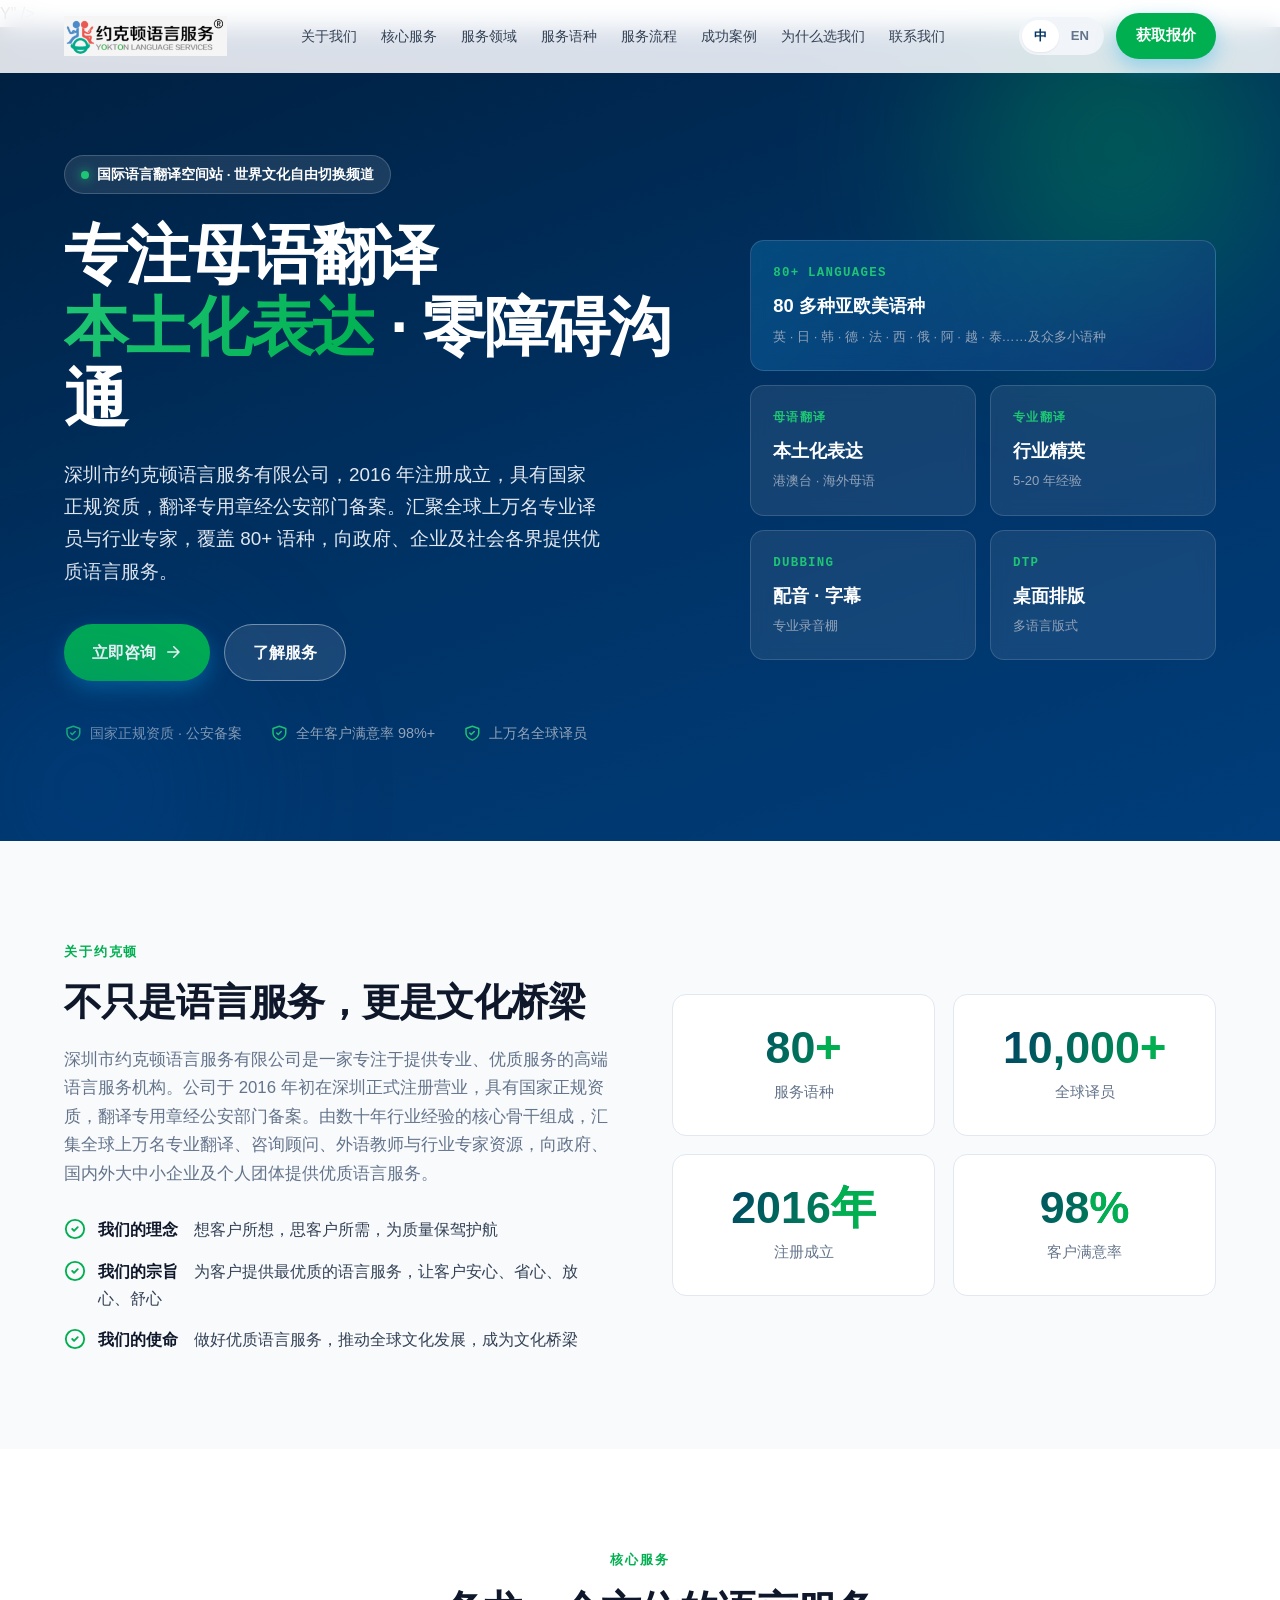
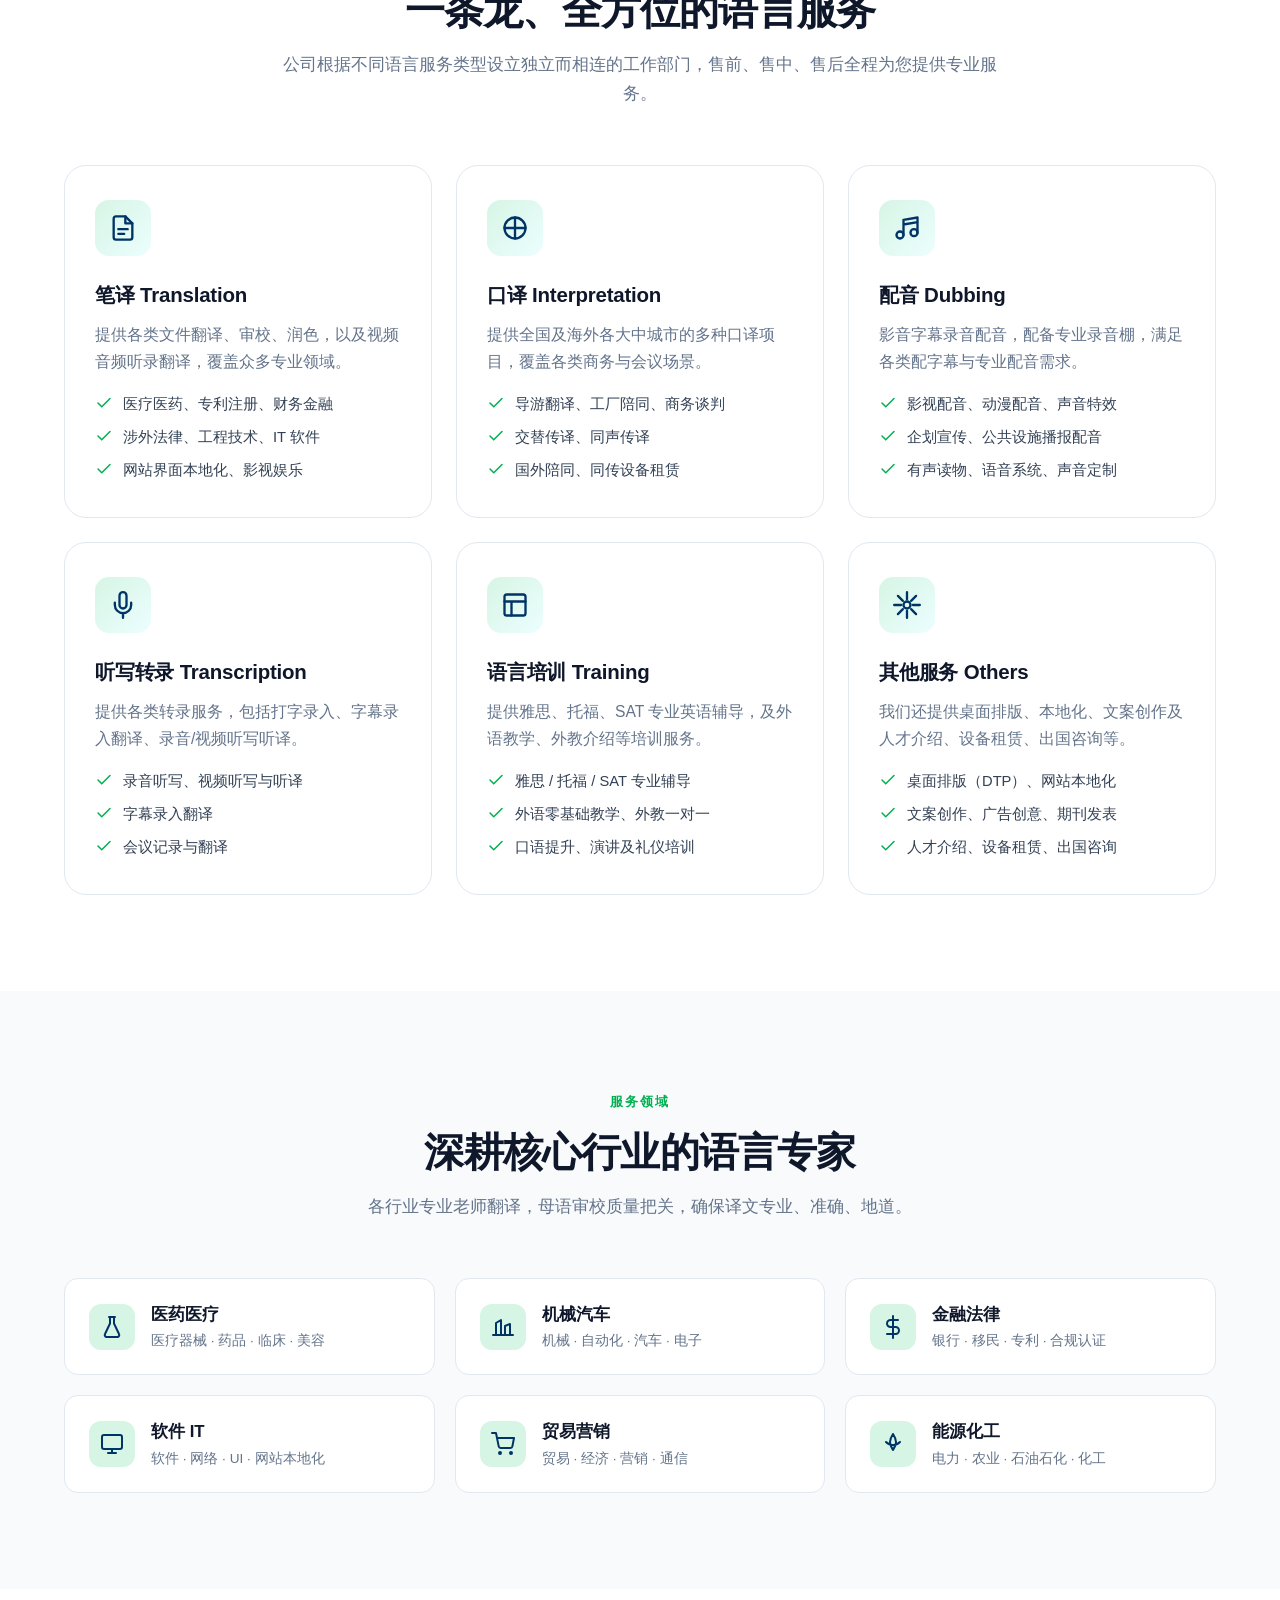
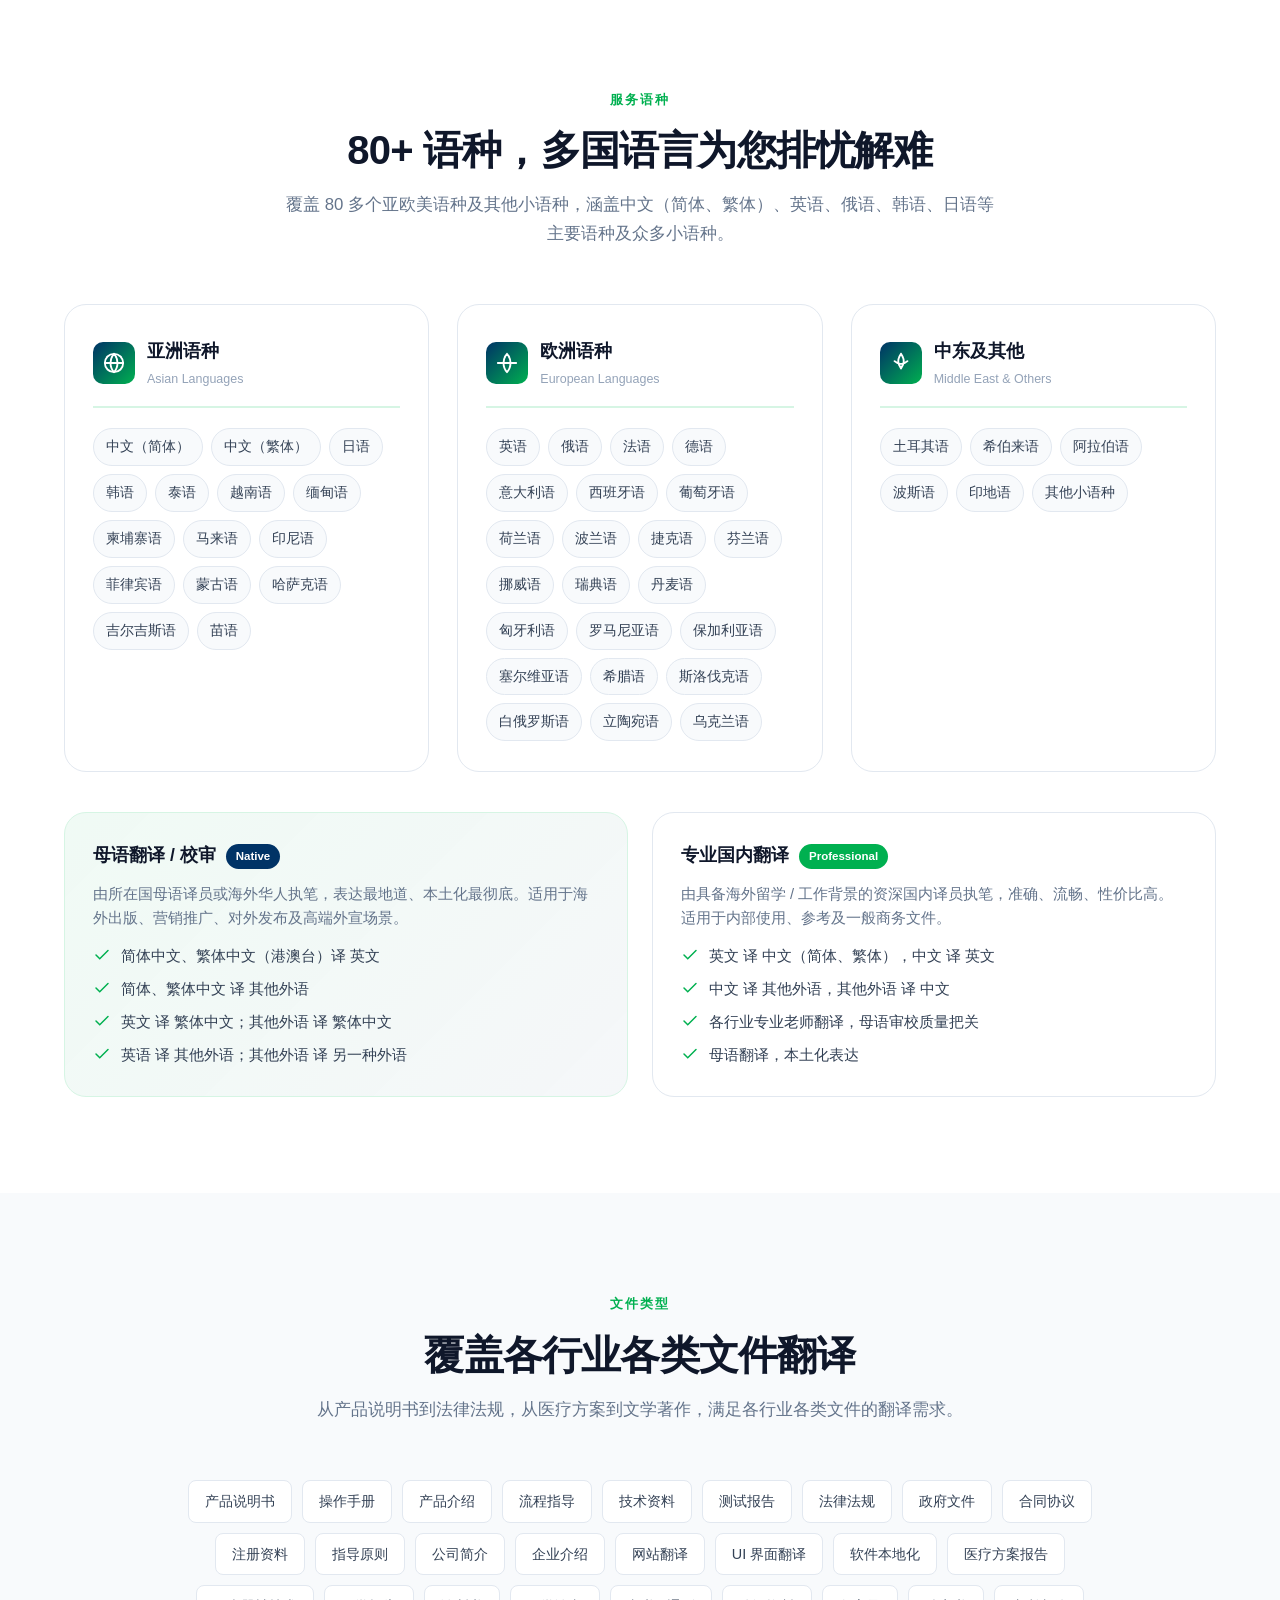
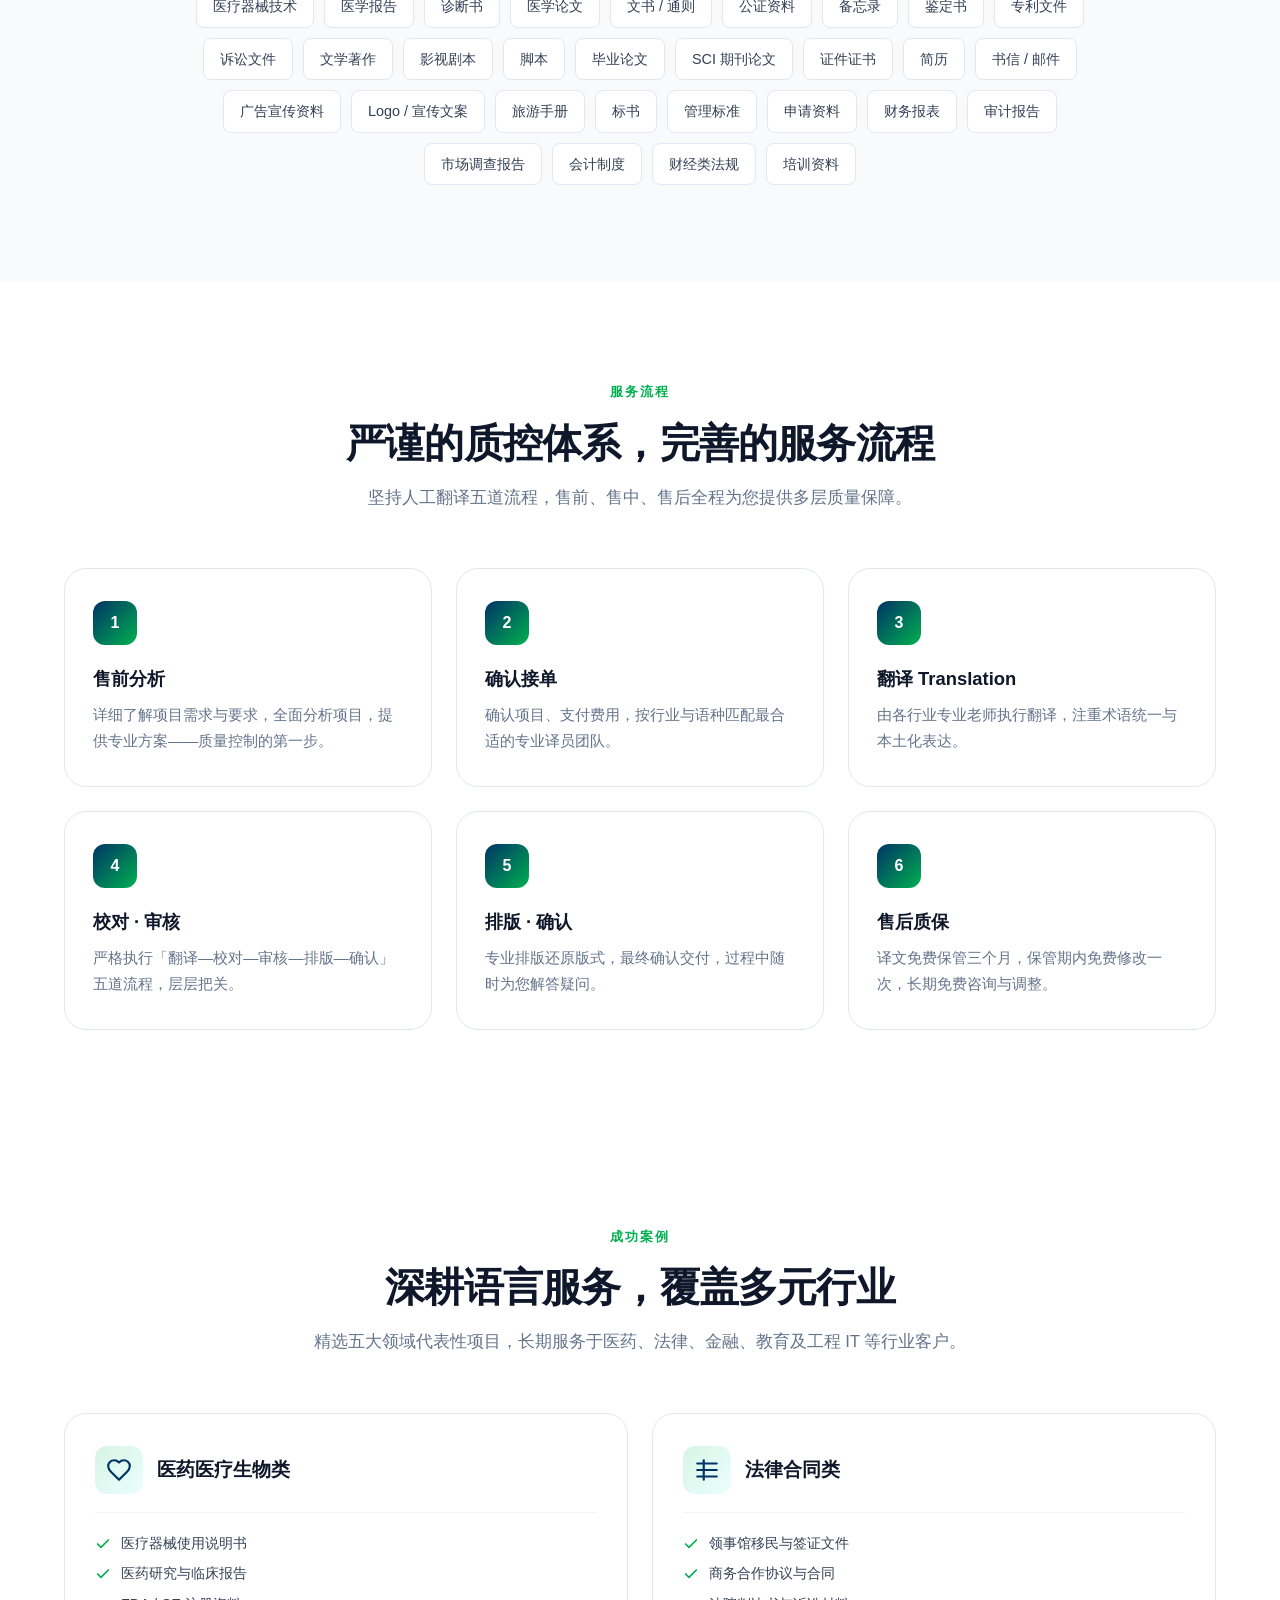
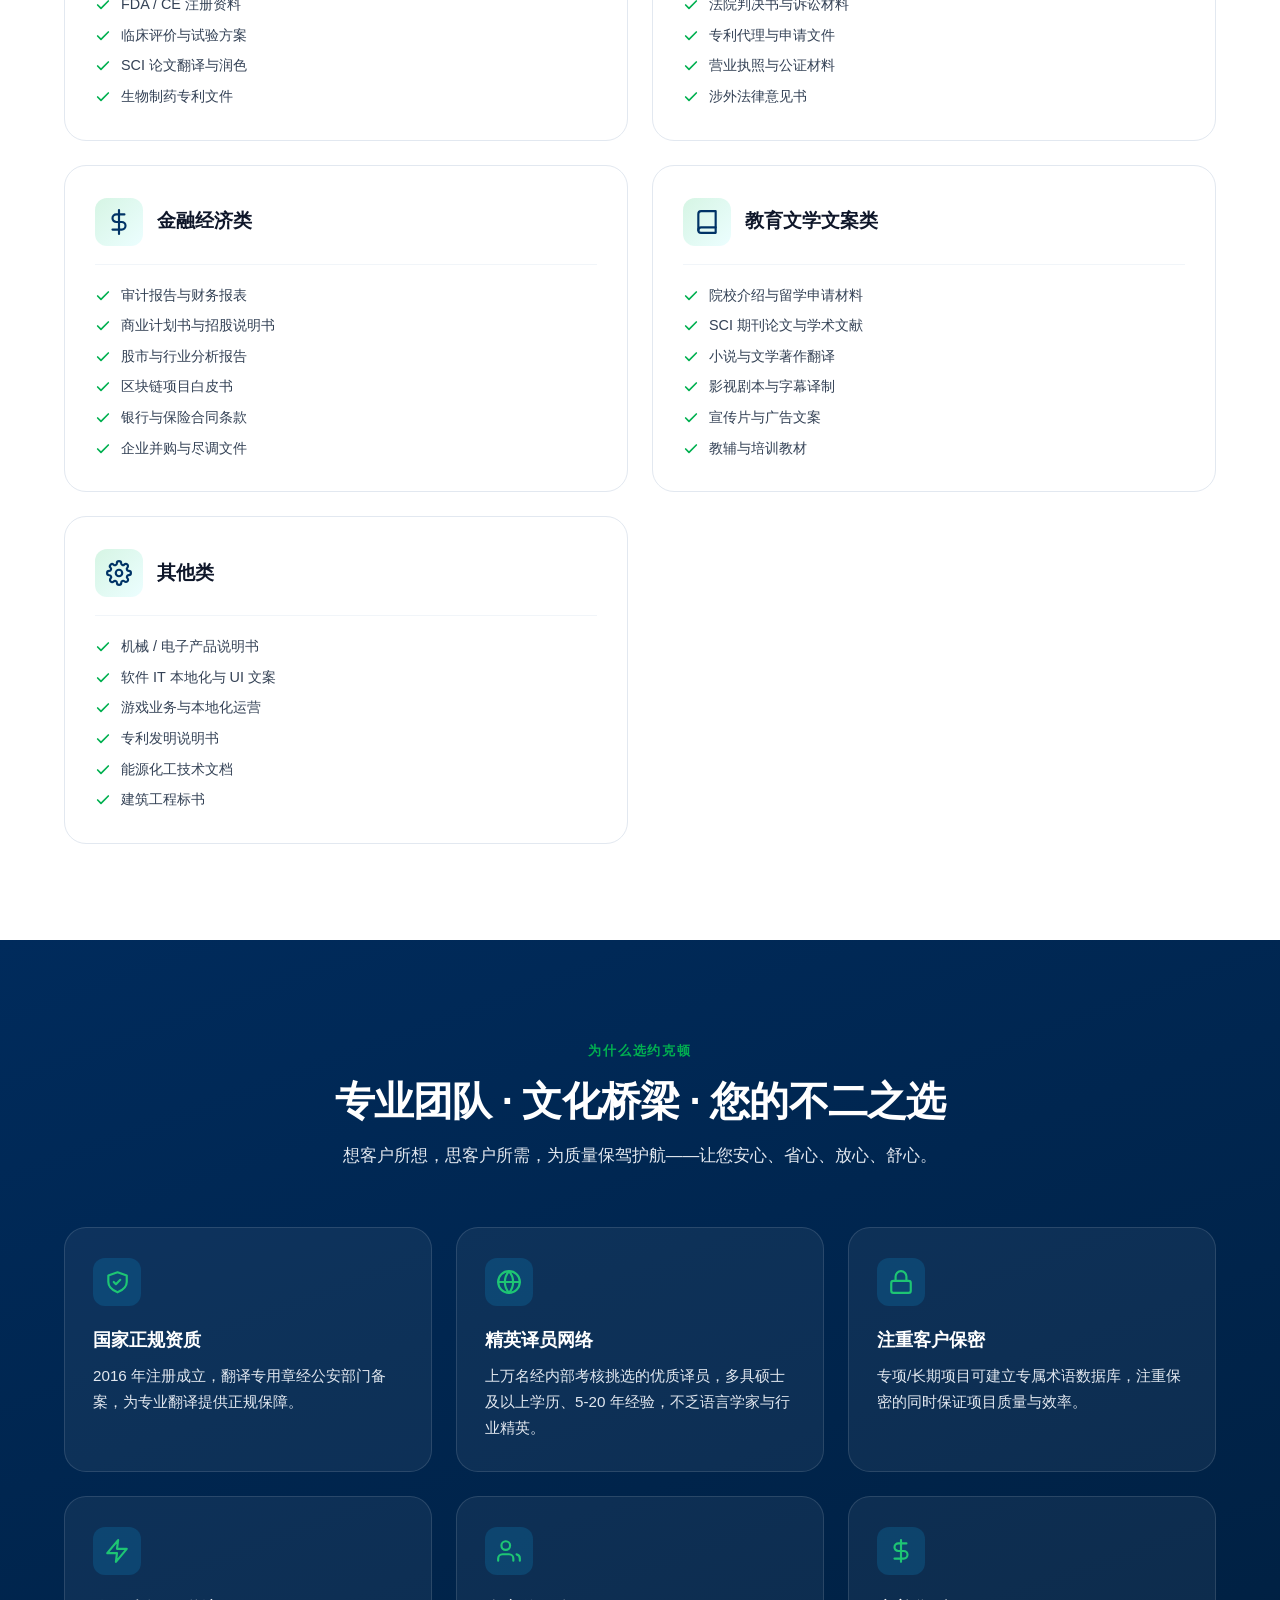
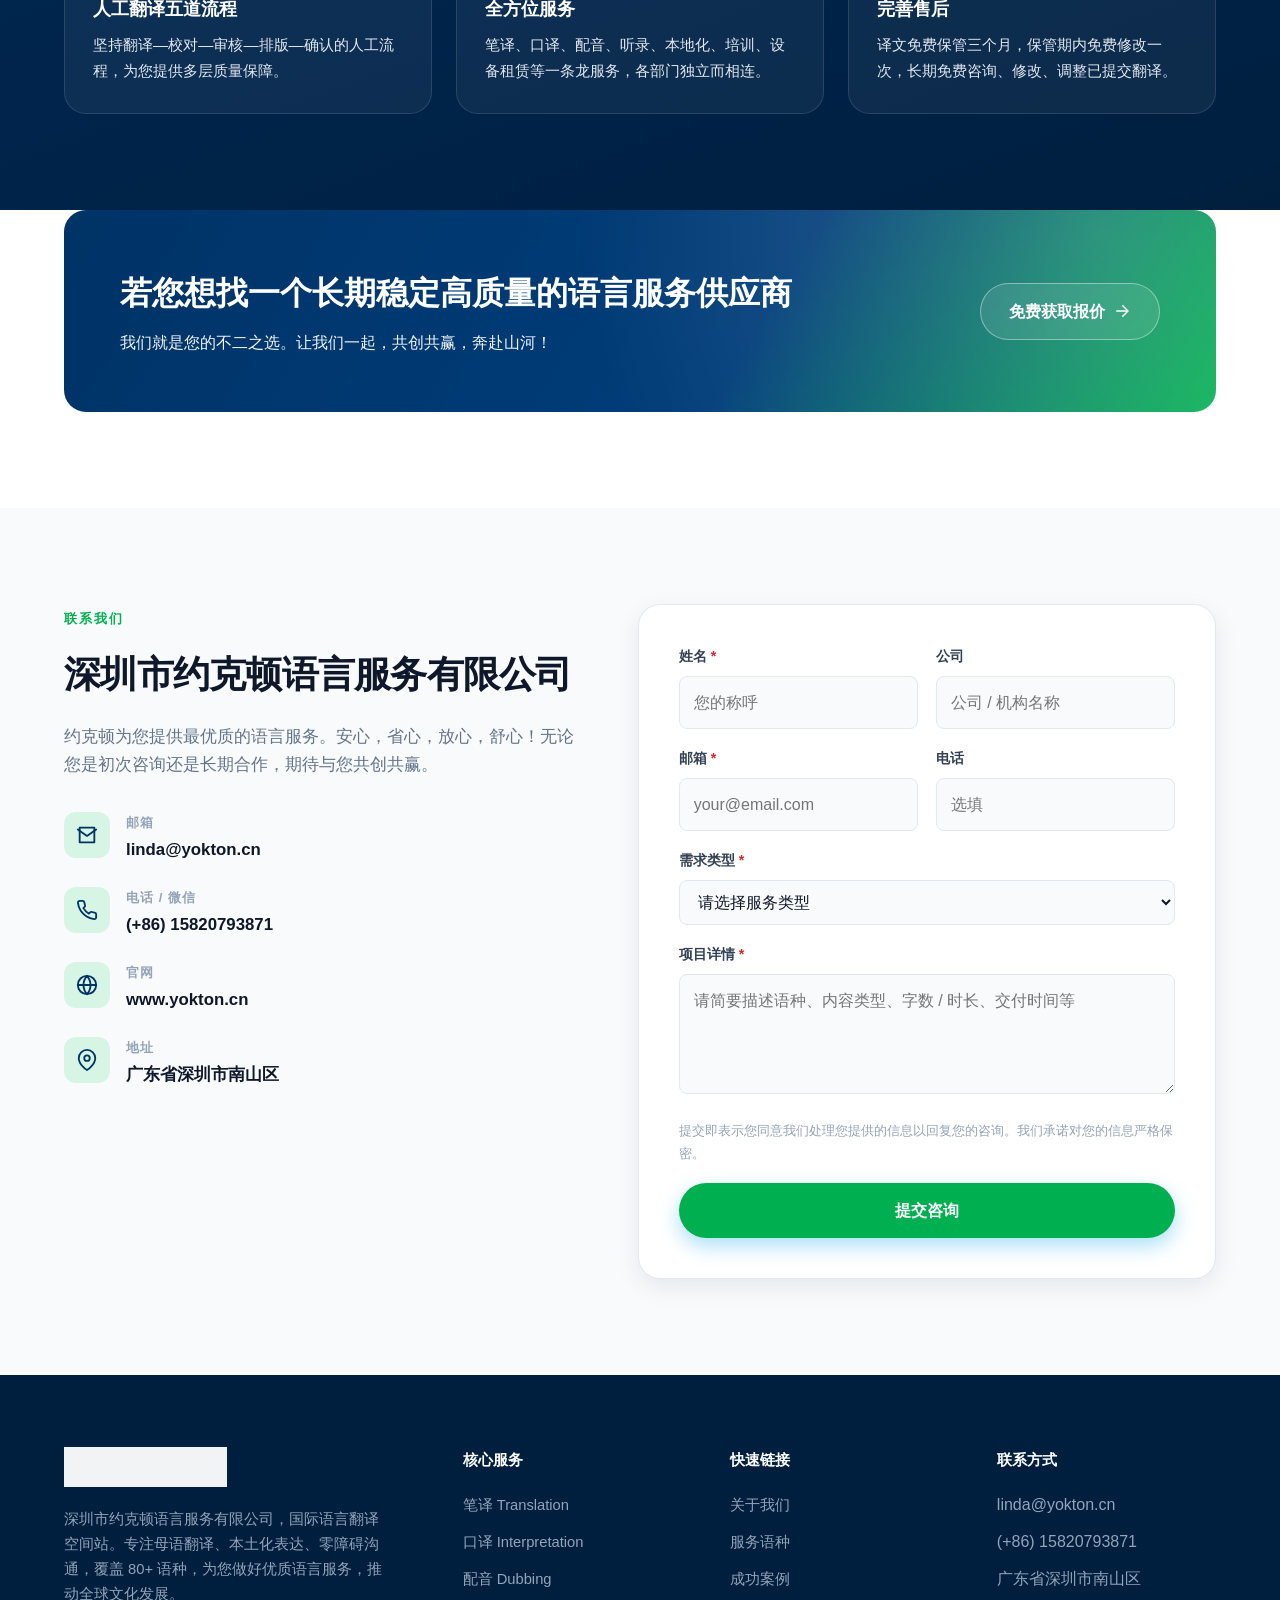
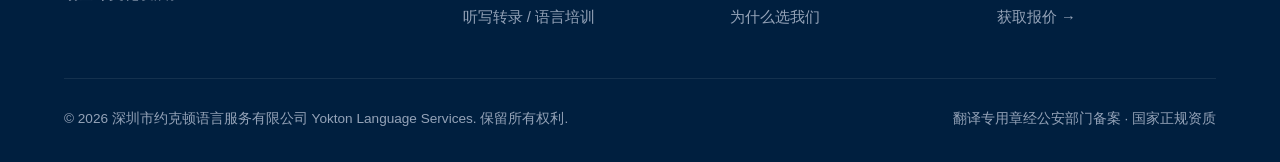
==== index.html @ 13876ada "Initial commit: Yokton bilingual static site with working contact form Contact form submits via Form" ====
<!DOCTYPE html>
<html lang="zh-CN">
<head>
<meta charset="UTF-8" />
<meta name="viewport" content="width=device-width, initial-scale=1.0" />
<title>约克顿语言服务 | 国际语言翻译空间站 · 母语翻译 · 本土化表达</title>
<meta name="description" content="深圳市约克顿语言服务有限公司（Yokton Language Services）——国际语言翻译空间站。专注母语翻译、本土化表达、零障碍沟通。提供笔译、口译、配音、听录、字幕、本地化、桌面排版、语言培训等服务，覆盖 80+ 语种，全年客户满意率 98% 以上。" />
<meta name="keywords" content="约克顿,Yokton,翻译公司,深圳翻译,笔译,口译,配音,听录,字幕,本地化,桌面排版,语言培训,母语翻译,80种语言" />
<meta name="author" content="深圳市约克顿语言服务有限公司" />

<!-- Open Graph -->
<meta property="og:type" content="website" />
<meta property="og:locale" content="zh_CN" />
<meta property="og:site_name" content="约克顿语言服务" />
<meta property="og:title" content="约克顿语言服务 | 国际语言翻译空间站" />
<meta property="og:description" content="专注母语翻译、本土化表达、零障碍沟通。提供笔译、口译、配音、听录、本地化等服务，覆盖 80+ 语种，全年客户满意率 98% 以上。" />
<meta property="og:url" content="https://www.yokton.cn/" />

<link rel="canonical" href="https://www.yokton.cn/" />
<link rel="icon" href="data:image/svg+xml,<svg xmlns='http://www.w3.org/2000/svg' viewBox='0 0 100 100' width="24" height="24"><rect width='100' height='100' rx='22' fill='%231e3a8a'/><text x='50' y='68' font-size='56' font-weight='800' fill='white' text-anchor='middle' font-family='sans-serif'>Y</text></svg>" />

<link rel="stylesheet" href="css/style.css?v=4" />
</head>
<body>

<!-- ============ 头部导航 ============ -->
<header class="header" id="header">
  <div class="container nav">
    <a href="#top" class="brand" aria-label="约克顿语言服务首页">
      <img src="images/logo.png" alt="约克顿语言服务 Yokton Language Services" class="brand-logo" />
    </a>

    <nav class="nav-menu" id="navMenu" aria-label="主导航">
      <a href="#about">关于我们</a>
      <a href="#services">核心服务</a>
      <a href="#industries">服务领域</a>
      <a href="#languages">服务语种</a>
      <a href="#process">服务流程</a>
      <a href="#cases">成功案例</a>
      <a href="#why">为什么选我们</a>
      <a href="#contact">联系我们</a>
    </nav>

    <div class="nav-actions">
      <div class="lang-switch" role="group" aria-label="语言切换">
        <a href="index.html" class="is-active" hreflang="zh">中</a>
        <a href="en/index.html" hreflang="en">EN</a>
      </div>
      <a href="#contact" class="btn btn--primary nav-cta">获取报价</a>
      <button class="nav-toggle" id="navToggle" aria-label="打开菜单" aria-expanded="false" aria-controls="navMenu">
        <svg viewBox="0 0 24 24" fill="none" stroke="currentColor" stroke-width="2" stroke-linecap="round" width="24" height="24"><path d="M4 6h16M4 12h16M4 18h16"/></svg>
      </button>
    </div>
  </div>
</header>

<main id="top">

<!-- ============ Hero ============ -->
<section class="hero">
  <div class="container hero-grid">
    <div class="hero-copy">
      <span class="hero-eyebrow"><span class="dot"></span> 国际语言翻译空间站 · 世界文化自由切换频道</span>
      <h1>专注母语翻译<br><span class="accent">本土化表达</span> · 零障碍沟通</h1>
      <p class="hero-lead">深圳市约克顿语言服务有限公司，2016 年注册成立，具有国家正规资质，翻译专用章经公安部门备案。汇聚全球上万名专业译员与行业专家，覆盖 80+ 语种，向政府、企业及社会各界提供优质语言服务。</p>
      <div class="hero-actions">
        <a href="#contact" class="btn btn--primary">
          立即咨询
          <svg viewBox="0 0 24 24" fill="none" stroke="currentColor" stroke-width="2" stroke-linecap="round" stroke-linejoin="round" width="18" height="18"><path d="M5 12h14M13 5l7 7-7 7"/></svg>
        </a>
        <a href="#services" class="btn btn--ghost">了解服务</a>
      </div>
      <div class="hero-trust">
        <span><svg viewBox="0 0 24 24" fill="none" stroke="currentColor" stroke-width="2" stroke-linecap="round" stroke-linejoin="round" width="18" height="18"><path d="M9 12l2 2 4-4"/><path d="M21 12c0 5-3.5 7.5-8.5 9.5C7.5 19.5 4 17 4 12V6l8.5-3L21 6z"/></svg> 国家正规资质 · 公安备案</span>
        <span><svg viewBox="0 0 24 24" fill="none" stroke="currentColor" stroke-width="2" stroke-linecap="round" stroke-linejoin="round" width="18" height="18"><path d="M9 12l2 2 4-4"/><path d="M21 12c0 5-3.5 7.5-8.5 9.5C7.5 19.5 4 17 4 12V6l8.5-3L21 6z"/></svg> 全年客户满意率 98%+</span>
        <span><svg viewBox="0 0 24 24" fill="none" stroke="currentColor" stroke-width="2" stroke-linecap="round" stroke-linejoin="round" width="18" height="18"><path d="M9 12l2 2 4-4"/><path d="M21 12c0 5-3.5 7.5-8.5 9.5C7.5 19.5 4 17 4 12V6l8.5-3L21 6z"/></svg> 上万名全球译员</span>
      </div>
    </div>

    <div class="hero-visual">
      <div class="lang-cards">
        <div class="lang-card featured">
          <div class="code">80+ LANGUAGES</div>
          <div class="name">80 多种亚欧美语种</div>
          <div class="meta">英 · 日 · 韩 · 德 · 法 · 西 · 俄 · 阿 · 越 · 泰……及众多小语种</div>
        </div>
        <div class="lang-card">
          <div class="code">母语翻译</div>
          <div class="name">本土化表达</div>
          <div class="meta">港澳台 · 海外母语</div>
        </div>
        <div class="lang-card">
          <div class="code">专业翻译</div>
          <div class="name">行业精英</div>
          <div class="meta">5-20 年经验</div>
        </div>
        <div class="lang-card">
          <div class="code">DUBBING</div>
          <div class="name">配音 · 字幕</div>
          <div class="meta">专业录音棚</div>
        </div>
        <div class="lang-card">
          <div class="code">DTP</div>
          <div class="name">桌面排版</div>
          <div class="meta">多语言版式</div>
        </div>
      </div>
    </div>
  </div>
</section>

<!-- ============ 关于我们 ============ -->
<section class="section section--tint" id="about">
  <div class="container about-grid">
    <div class="about-text">
      <span class="section-eyebrow reveal">关于约克顿</span>
      <h2 class="reveal" data-delay="1">不只是语言服务，更是文化桥梁</h2>
      <p class="reveal" data-delay="2">深圳市约克顿语言服务有限公司是一家专注于提供专业、优质服务的高端语言服务机构。公司于 2016 年初在深圳正式注册营业，具有国家正规资质，翻译专用章经公安部门备案。由数十年行业经验的核心骨干组成，汇集全球上万名专业翻译、咨询顾问、外语教师与行业专家资源，向政府、国内外大中小企业及个人团体提供优质语言服务。</p>
      <ul class="about-bullets">
        <li class="reveal" data-delay="2">
          <svg viewBox="0 0 24 24" fill="none" stroke="currentColor" stroke-width="2" stroke-linecap="round" stroke-linejoin="round" width="22" height="22"><path d="M9 12l2 2 4-4"/><circle cx="12" cy="12" r="10"/></svg>
          <span><strong>我们的理念</strong>　想客户所想，思客户所需，为质量保驾护航</span>
        </li>
        <li class="reveal" data-delay="3">
          <svg viewBox="0 0 24 24" fill="none" stroke="currentColor" stroke-width="2" stroke-linecap="round" stroke-linejoin="round" width="22" height="22"><path d="M9 12l2 2 4-4"/><circle cx="12" cy="12" r="10"/></svg>
          <span><strong>我们的宗旨</strong>　为客户提供最优质的语言服务，让客户安心、省心、放心、舒心</span>
        </li>
        <li class="reveal" data-delay="4">
          <svg viewBox="0 0 24 24" fill="none" stroke="currentColor" stroke-width="2" stroke-linecap="round" stroke-linejoin="round" width="22" height="22"><path d="M9 12l2 2 4-4"/><circle cx="12" cy="12" r="10"/></svg>
          <span><strong>我们的使命</strong>　做好优质语言服务，推动全球文化发展，成为文化桥梁</span>
        </li>
      </ul>
    </div>

    <div class="stats reveal" data-delay="2">
      <div class="stat">
        <div class="num" data-count="80" data-suffix="+">0</div>
        <div class="label">服务语种</div>
      </div>
      <div class="stat">
        <div class="num" data-count="10000" data-suffix="+">0</div>
        <div class="label">全球译员</div>
      </div>
      <div class="stat">
        <div class="num" data-count="2016" data-suffix="年" data-nocomma>0</div>
        <div class="label">注册成立</div>
      </div>
      <div class="stat">
        <div class="num" data-count="98" data-suffix="%">0</div>
        <div class="label">客户满意率</div>
      </div>
    </div>
  </div>
</section>

<!-- ============ 核心服务 ============ -->
<section class="section" id="services">
  <div class="container">
    <div class="section-head">
      <span class="section-eyebrow reveal">核心服务</span>
      <h2 class="section-title reveal" data-delay="1">一条龙、全方位的语言服务</h2>
      <p class="section-sub reveal" data-delay="2">公司根据不同语言服务类型设立独立而相连的工作部门，售前、售中、售后全程为您提供专业服务。</p>
    </div>

    <div class="card-grid">
      <article class="card reveal">
        <div class="card-icon">
          <svg viewBox="0 0 24 24" fill="none" stroke="currentColor" stroke-width="2" stroke-linecap="round" stroke-linejoin="round" width="28" height="28"><path d="M14 2H6a2 2 0 0 0-2 2v16a2 2 0 0 0 2 2h12a2 2 0 0 0 2-2V8z"/><path d="M14 2v6h6M8 13h8M8 17h5"/></svg>
        </div>
        <h3>笔译 Translation</h3>
        <p>提供各类文件翻译、审校、润色，以及视频音频听录翻译，覆盖众多专业领域。</p>
        <ul class="card-list">
          <li><svg viewBox="0 0 24 24" fill="none" stroke="currentColor" stroke-width="2" stroke-linecap="round" width="18" height="18"><path d="M20 6L9 17l-5-5"/></svg> 医疗医药、专利注册、财务金融</li>
          <li><svg viewBox="0 0 24 24" fill="none" stroke="currentColor" stroke-width="2" stroke-linecap="round" width="18" height="18"><path d="M20 6L9 17l-5-5"/></svg> 涉外法律、工程技术、IT 软件</li>
          <li><svg viewBox="0 0 24 24" fill="none" stroke="currentColor" stroke-width="2" stroke-linecap="round" width="18" height="18"><path d="M20 6L9 17l-5-5"/></svg> 网站界面本地化、影视娱乐</li>
        </ul>
      </article>

      <article class="card reveal" data-delay="1">
        <div class="card-icon">
          <svg viewBox="0 0 24 24" fill="none" stroke="currentColor" stroke-width="2" stroke-linecap="round" stroke-linejoin="round" width="28" height="28"><path d="M3 12a9 9 0 1 0 18 0 9 9 0 0 0-18 0z"/><path d="M12 3v18M3 12h18"/></svg>
        </div>
        <h3>口译 Interpretation</h3>
        <p>提供全国及海外各大中城市的多种口译项目，覆盖各类商务与会议场景。</p>
        <ul class="card-list">
          <li><svg viewBox="0 0 24 24" fill="none" stroke="currentColor" stroke-width="2" stroke-linecap="round" width="18" height="18"><path d="M20 6L9 17l-5-5"/></svg> 导游翻译、工厂陪同、商务谈判</li>
          <li><svg viewBox="0 0 24 24" fill="none" stroke="currentColor" stroke-width="2" stroke-linecap="round" width="18" height="18"><path d="M20 6L9 17l-5-5"/></svg> 交替传译、同声传译</li>
          <li><svg viewBox="0 0 24 24" fill="none" stroke="currentColor" stroke-width="2" stroke-linecap="round" width="18" height="18"><path d="M20 6L9 17l-5-5"/></svg> 国外陪同、同传设备租赁</li>
        </ul>
      </article>

      <article class="card reveal" data-delay="2">
        <div class="card-icon">
          <svg viewBox="0 0 24 24" fill="none" stroke="currentColor" stroke-width="2" stroke-linecap="round" stroke-linejoin="round" width="28" height="28"><path d="M9 18V5l12-2v13M9 9l12-2"/><circle cx="6" cy="18" r="3"/><circle cx="18" cy="16" r="3"/></svg>
        </div>
        <h3>配音 Dubbing</h3>
        <p>影音字幕录音配音，配备专业录音棚，满足各类配字幕与专业配音需求。</p>
        <ul class="card-list">
          <li><svg viewBox="0 0 24 24" fill="none" stroke="currentColor" stroke-width="2" stroke-linecap="round" width="18" height="18"><path d="M20 6L9 17l-5-5"/></svg> 影视配音、动漫配音、声音特效</li>
          <li><svg viewBox="0 0 24 24" fill="none" stroke="currentColor" stroke-width="2" stroke-linecap="round" width="18" height="18"><path d="M20 6L9 17l-5-5"/></svg> 企划宣传、公共设施播报配音</li>
          <li><svg viewBox="0 0 24 24" fill="none" stroke="currentColor" stroke-width="2" stroke-linecap="round" width="18" height="18"><path d="M20 6L9 17l-5-5"/></svg> 有声读物、语音系统、声音定制</li>
        </ul>
      </article>

      <article class="card reveal">
        <div class="card-icon">
          <svg viewBox="0 0 24 24" fill="none" stroke="currentColor" stroke-width="2" stroke-linecap="round" stroke-linejoin="round" width="28" height="28"><path d="M12 1a3 3 0 0 0-3 3v8a3 3 0 0 0 6 0V4a3 3 0 0 0-3-3z"/><path d="M19 10v2a7 7 0 0 1-14 0v-2M12 19v4"/></svg>
        </div>
        <h3>听写转录 Transcription</h3>
        <p>提供各类转录服务，包括打字录入、字幕录入翻译、录音/视频听写听译。</p>
        <ul class="card-list">
          <li><svg viewBox="0 0 24 24" fill="none" stroke="currentColor" stroke-width="2" stroke-linecap="round" width="18" height="18"><path d="M20 6L9 17l-5-5"/></svg> 录音听写、视频听写与听译</li>
          <li><svg viewBox="0 0 24 24" fill="none" stroke="currentColor" stroke-width="2" stroke-linecap="round" width="18" height="18"><path d="M20 6L9 17l-5-5"/></svg> 字幕录入翻译</li>
          <li><svg viewBox="0 0 24 24" fill="none" stroke="currentColor" stroke-width="2" stroke-linecap="round" width="18" height="18"><path d="M20 6L9 17l-5-5"/></svg> 会议记录与翻译</li>
        </ul>
      </article>

      <article class="card reveal" data-delay="1">
        <div class="card-icon">
          <svg viewBox="0 0 24 24" fill="none" stroke="currentColor" stroke-width="2" stroke-linecap="round" stroke-linejoin="round" width="28" height="28"><rect x="3" y="3" width="18" height="18" rx="2"/><path d="M3 9h18M9 21V9"/></svg>
        </div>
        <h3>语言培训 Training</h3>
        <p>提供雅思、托福、SAT 专业英语辅导，及外语教学、外教介绍等培训服务。</p>
        <ul class="card-list">
          <li><svg viewBox="0 0 24 24" fill="none" stroke="currentColor" stroke-width="2" stroke-linecap="round" width="18" height="18"><path d="M20 6L9 17l-5-5"/></svg> 雅思 / 托福 / SAT 专业辅导</li>
          <li><svg viewBox="0 0 24 24" fill="none" stroke="currentColor" stroke-width="2" stroke-linecap="round" width="18" height="18"><path d="M20 6L9 17l-5-5"/></svg> 外语零基础教学、外教一对一</li>
          <li><svg viewBox="0 0 24 24" fill="none" stroke="currentColor" stroke-width="2" stroke-linecap="round" width="18" height="18"><path d="M20 6L9 17l-5-5"/></svg> 口语提升、演讲及礼仪培训</li>
        </ul>
      </article>

      <article class="card reveal" data-delay="2">
        <div class="card-icon">
          <svg viewBox="0 0 24 24" fill="none" stroke="currentColor" stroke-width="2" stroke-linecap="round" stroke-linejoin="round" width="28" height="28"><circle cx="12" cy="12" r="3"/><path d="M12 1v6M12 17v6M4.22 4.22l4.24 4.24M15.54 15.54l4.24 4.24M1 12h6M17 12h6M4.22 19.78l4.24-4.24M15.54 8.46l4.24-4.24"/></svg>
        </div>
        <h3>其他服务 Others</h3>
        <p>我们还提供桌面排版、本地化、文案创作及人才介绍、设备租赁、出国咨询等。</p>
        <ul class="card-list">
          <li><svg viewBox="0 0 24 24" fill="none" stroke="currentColor" stroke-width="2" stroke-linecap="round" width="18" height="18"><path d="M20 6L9 17l-5-5"/></svg> 桌面排版（DTP）、网站本地化</li>
          <li><svg viewBox="0 0 24 24" fill="none" stroke="currentColor" stroke-width="2" stroke-linecap="round" width="18" height="18"><path d="M20 6L9 17l-5-5"/></svg> 文案创作、广告创意、期刊发表</li>
          <li><svg viewBox="0 0 24 24" fill="none" stroke="currentColor" stroke-width="2" stroke-linecap="round" width="18" height="18"><path d="M20 6L9 17l-5-5"/></svg> 人才介绍、设备租赁、出国咨询</li>
        </ul>
      </article>
    </div>
  </div>
</section>

<!-- ============ 服务领域 ============ -->
<section class="section section--tint" id="industries">
  <div class="container">
    <div class="section-head">
      <span class="section-eyebrow reveal">服务领域</span>
      <h2 class="section-title reveal" data-delay="1">深耕核心行业的语言专家</h2>
      <p class="section-sub reveal" data-delay="2">各行业专业老师翻译，母语审校质量把关，确保译文专业、准确、地道。</p>
    </div>

    <div class="industry-grid">
      <div class="industry reveal">
        <div class="industry-ico"><svg viewBox="0 0 24 24" fill="none" stroke="currentColor" stroke-width="2" stroke-linecap="round" stroke-linejoin="round" width="24" height="24"><path d="M9 2h6M10 2v6.5L5 19a2 2 0 0 0 2 3h10a2 2 0 0 0 2-3l-5-10.5V2"/></svg></div>
        <div><h4>医药医疗</h4><p>医疗器械 · 药品 · 临床 · 美容</p></div>
      </div>
      <div class="industry reveal" data-delay="1">
        <div class="industry-ico"><svg viewBox="0 0 24 24" fill="none" stroke="currentColor" stroke-width="2" stroke-linecap="round" stroke-linejoin="round" width="24" height="24"><path d="M2 20h20M5 20V8l5-3v15M14 20v-9l5-2v11"/></svg></div>
        <div><h4>机械汽车</h4><p>机械 · 自动化 · 汽车 · 电子</p></div>
      </div>
      <div class="industry reveal" data-delay="2">
        <div class="industry-ico"><svg viewBox="0 0 24 24" fill="none" stroke="currentColor" stroke-width="2" stroke-linecap="round" stroke-linejoin="round" width="24" height="24"><path d="M12 1v22M17 5H9.5a3.5 3.5 0 0 0 0 7h5a3.5 3.5 0 0 1 0 7H6"/></svg></div>
        <div><h4>金融法律</h4><p>银行 · 移民 · 专利 · 合规认证</p></div>
      </div>
      <div class="industry reveal">
        <div class="industry-ico"><svg viewBox="0 0 24 24" fill="none" stroke="currentColor" stroke-width="2" stroke-linecap="round" stroke-linejoin="round" width="24" height="24"><rect x="2" y="3" width="20" height="14" rx="2"/><path d="M8 21h8M12 17v4"/></svg></div>
        <div><h4>软件 IT</h4><p>软件 · 网络 · UI · 网站本地化</p></div>
      </div>
      <div class="industry reveal" data-delay="1">
        <div class="industry-ico"><svg viewBox="0 0 24 24" fill="none" stroke="currentColor" stroke-width="2" stroke-linecap="round" stroke-linejoin="round" width="24" height="24"><circle cx="9" cy="21" r="1"/><circle cx="20" cy="21" r="1"/><path d="M1 1h4l2.7 13.4a2 2 0 0 0 2 1.6h9.7a2 2 0 0 0 2-1.6L23 6H6"/></svg></div>
        <div><h4>贸易营销</h4><p>贸易 · 经济 · 营销 · 通信</p></div>
      </div>
      <div class="industry reveal" data-delay="2">
        <div class="industry-ico"><svg viewBox="0 0 24 24" fill="none" stroke="currentColor" stroke-width="2" stroke-linecap="round" stroke-linejoin="round" width="24" height="24"><path d="M12 2C8 8 8 12 12 18M12 18c4-6 4-10 0-16M5 10c2 2 5 3 7 3s5-1 7-3"/></svg></div>
        <div><h4>能源化工</h4><p>电力 · 农业 · 石油石化 · 化工</p></div>
      </div>
    </div>
  </div>
</section>

<!-- ============ 服务语种 ============ -->
<section class="section" id="languages">
  <div class="container">
    <div class="section-head">
      <span class="section-eyebrow reveal">服务语种</span>
      <h2 class="section-title reveal" data-delay="1">80+ 语种，多国语言为您排忧解难</h2>
      <p class="section-sub reveal" data-delay="2">覆盖 80 多个亚欧美语种及其他小语种，涵盖中文（简体、繁体）、英语、俄语、韩语、日语等主要语种及众多小语种。</p>
    </div>

    <div class="lang-section-grid">
      <div class="lang-group reveal">
        <div class="lang-group-head">
          <div class="lang-group-ico"><svg viewBox="0 0 24 24" fill="none" stroke="currentColor" stroke-width="2" stroke-linecap="round" stroke-linejoin="round" width="22" height="22"><circle cx="12" cy="12" r="10"/><path d="M2 12h20M12 2a15 15 0 0 1 0 20M12 2a15 15 0 0 0 0 20"/></svg></div>
          <h3>亚洲语种<small>Asian Languages</small></h3>
        </div>
        <div class="lang-tags">
          <span class="lang-tag">中文（简体）</span>
          <span class="lang-tag">中文（繁体）</span>
          <span class="lang-tag">日语</span>
          <span class="lang-tag">韩语</span>
          <span class="lang-tag">泰语</span>
          <span class="lang-tag">越南语</span>
          <span class="lang-tag">缅甸语</span>
          <span class="lang-tag">柬埔寨语</span>
          <span class="lang-tag">马来语</span>
          <span class="lang-tag">印尼语</span>
          <span class="lang-tag">菲律宾语</span>
          <span class="lang-tag">蒙古语</span>
          <span class="lang-tag">哈萨克语</span>
          <span class="lang-tag">吉尔吉斯语</span>
          <span class="lang-tag">苗语</span>
        </div>
      </div>

      <div class="lang-group reveal" data-delay="1">
        <div class="lang-group-head">
          <div class="lang-group-ico"><svg viewBox="0 0 24 24" fill="none" stroke="currentColor" stroke-width="2" stroke-linecap="round" stroke-linejoin="round" width="22" height="22"><path d="M2 12h20M12 2a15 15 0 0 1 0 20M12 2a15 15 0 0 0 0 20"/></svg></div>
          <h3>欧洲语种<small>European Languages</small></h3>
        </div>
        <div class="lang-tags">
          <span class="lang-tag">英语</span>
          <span class="lang-tag">俄语</span>
          <span class="lang-tag">法语</span>
          <span class="lang-tag">德语</span>
          <span class="lang-tag">意大利语</span>
          <span class="lang-tag">西班牙语</span>
          <span class="lang-tag">葡萄牙语</span>
          <span class="lang-tag">荷兰语</span>
          <span class="lang-tag">波兰语</span>
          <span class="lang-tag">捷克语</span>
          <span class="lang-tag">芬兰语</span>
          <span class="lang-tag">挪威语</span>
          <span class="lang-tag">瑞典语</span>
          <span class="lang-tag">丹麦语</span>
          <span class="lang-tag">匈牙利语</span>
          <span class="lang-tag">罗马尼亚语</span>
          <span class="lang-tag">保加利亚语</span>
          <span class="lang-tag">塞尔维亚语</span>
          <span class="lang-tag">希腊语</span>
          <span class="lang-tag">斯洛伐克语</span>
          <span class="lang-tag">白俄罗斯语</span>
          <span class="lang-tag">立陶宛语</span>
          <span class="lang-tag">乌克兰语</span>
        </div>
      </div>

      <div class="lang-group reveal" data-delay="2">
        <div class="lang-group-head">
          <div class="lang-group-ico"><svg viewBox="0 0 24 24" fill="none" stroke="currentColor" stroke-width="2" stroke-linecap="round" stroke-linejoin="round" width="22" height="22"><path d="M12 2C8 8 8 12 12 18M12 18c4-6 4-10 0-16M5 10c2 2 5 3 7 3s5-1 7-3"/></svg></div>
          <h3>中东及其他<small>Middle East &amp; Others</small></h3>
        </div>
        <div class="lang-tags">
          <span class="lang-tag">土耳其语</span>
          <span class="lang-tag">希伯来语</span>
          <span class="lang-tag">阿拉伯语</span>
          <span class="lang-tag">波斯语</span>
          <span class="lang-tag">印地语</span>
          <span class="lang-tag">其他小语种</span>
        </div>
      </div>
    </div>

    <div class="translate-types">
      <div class="translate-type translate-type--native reveal">
        <h4>母语翻译 / 校审 <span class="badge">Native</span></h4>
        <p>由所在国母语译员或海外华人执笔，表达最地道、本土化最彻底。适用于海外出版、营销推广、对外发布及高端外宣场景。</p>
        <ul>
          <li><svg viewBox="0 0 24 24" fill="none" stroke="currentColor" stroke-width="2" stroke-linecap="round" width="18" height="18"><path d="M20 6L9 17l-5-5"/></svg> 简体中文、繁体中文（港澳台）译 英文</li>
          <li><svg viewBox="0 0 24 24" fill="none" stroke="currentColor" stroke-width="2" stroke-linecap="round" width="18" height="18"><path d="M20 6L9 17l-5-5"/></svg> 简体、繁体中文 译 其他外语</li>
          <li><svg viewBox="0 0 24 24" fill="none" stroke="currentColor" stroke-width="2" stroke-linecap="round" width="18" height="18"><path d="M20 6L9 17l-5-5"/></svg> 英文 译 繁体中文；其他外语 译 繁体中文</li>
          <li><svg viewBox="0 0 24 24" fill="none" stroke="currentColor" stroke-width="2" stroke-linecap="round" width="18" height="18"><path d="M20 6L9 17l-5-5"/></svg> 英语 译 其他外语；其他外语 译 另一种外语</li>
        </ul>
      </div>
      <div class="translate-type reveal" data-delay="1">
        <h4>专业国内翻译 <span class="badge">Professional</span></h4>
        <p>由具备海外留学 / 工作背景的资深国内译员执笔，准确、流畅、性价比高。适用于内部使用、参考及一般商务文件。</p>
        <ul>
          <li><svg viewBox="0 0 24 24" fill="none" stroke="currentColor" stroke-width="2" stroke-linecap="round" width="18" height="18"><path d="M20 6L9 17l-5-5"/></svg> 英文 译 中文（简体、繁体），中文 译 英文</li>
          <li><svg viewBox="0 0 24 24" fill="none" stroke="currentColor" stroke-width="2" stroke-linecap="round" width="18" height="18"><path d="M20 6L9 17l-5-5"/></svg> 中文 译 其他外语，其他外语 译 中文</li>
          <li><svg viewBox="0 0 24 24" fill="none" stroke="currentColor" stroke-width="2" stroke-linecap="round" width="18" height="18"><path d="M20 6L9 17l-5-5"/></svg> 各行业专业老师翻译，母语审校质量把关</li>
          <li><svg viewBox="0 0 24 24" fill="none" stroke="currentColor" stroke-width="2" stroke-linecap="round" width="18" height="18"><path d="M20 6L9 17l-5-5"/></svg> 母语翻译，本土化表达</li>
        </ul>
      </div>
    </div>
  </div>
</section>

<!-- ============ 翻译行业与文件类型 ============ -->
<section class="section section--tint" id="doctypes">
  <div class="container">
    <div class="section-head">
      <span class="section-eyebrow reveal">文件类型</span>
      <h2 class="section-title reveal" data-delay="1">覆盖各行业各类文件翻译</h2>
      <p class="section-sub reveal" data-delay="2">从产品说明书到法律法规，从医疗方案到文学著作，满足各行业各类文件的翻译需求。</p>
    </div>

    <div class="doc-types reveal">
      <span class="doc-tag">产品说明书</span>
      <span class="doc-tag">操作手册</span>
      <span class="doc-tag">产品介绍</span>
      <span class="doc-tag">流程指导</span>
      <span class="doc-tag">技术资料</span>
      <span class="doc-tag">测试报告</span>
      <span class="doc-tag">法律法规</span>
      <span class="doc-tag">政府文件</span>
      <span class="doc-tag">合同协议</span>
      <span class="doc-tag">注册资料</span>
      <span class="doc-tag">指导原则</span>
      <span class="doc-tag">公司简介</span>
      <span class="doc-tag">企业介绍</span>
      <span class="doc-tag">网站翻译</span>
      <span class="doc-tag">UI 界面翻译</span>
      <span class="doc-tag">软件本地化</span>
      <span class="doc-tag">医疗方案报告</span>
      <span class="doc-tag">医疗器械技术</span>
      <span class="doc-tag">医学报告</span>
      <span class="doc-tag">诊断书</span>
      <span class="doc-tag">医学论文</span>
      <span class="doc-tag">文书 / 通则</span>
      <span class="doc-tag">公证资料</span>
      <span class="doc-tag">备忘录</span>
      <span class="doc-tag">鉴定书</span>
      <span class="doc-tag">专利文件</span>
      <span class="doc-tag">诉讼文件</span>
      <span class="doc-tag">文学著作</span>
      <span class="doc-tag">影视剧本</span>
      <span class="doc-tag">脚本</span>
      <span class="doc-tag">毕业论文</span>
      <span class="doc-tag">SCI 期刊论文</span>
      <span class="doc-tag">证件证书</span>
      <span class="doc-tag">简历</span>
      <span class="doc-tag">书信 / 邮件</span>
      <span class="doc-tag">广告宣传资料</span>
      <span class="doc-tag">Logo / 宣传文案</span>
      <span class="doc-tag">旅游手册</span>
      <span class="doc-tag">标书</span>
      <span class="doc-tag">管理标准</span>
      <span class="doc-tag">申请资料</span>
      <span class="doc-tag">财务报表</span>
      <span class="doc-tag">审计报告</span>
      <span class="doc-tag">市场调查报告</span>
      <span class="doc-tag">会计制度</span>
      <span class="doc-tag">财经类法规</span>
      <span class="doc-tag">培训资料</span>
    </div>
  </div>
</section>

<!-- ============ 服务流程 ============ -->
<section class="section" id="process">
  <div class="container">
    <div class="section-head">
      <span class="section-eyebrow reveal">服务流程</span>
      <h2 class="section-title reveal" data-delay="1">严谨的质控体系，完善的服务流程</h2>
      <p class="section-sub reveal" data-delay="2">坚持人工翻译五道流程，售前、售中、售后全程为您提供多层质量保障。</p>
    </div>

    <div class="process">
      <div class="step reveal">
        <span class="step-num">1</span>
        <h3>售前分析</h3>
        <p>详细了解项目需求与要求，全面分析项目，提供专业方案——质量控制的第一步。</p>
      </div>
      <div class="step reveal" data-delay="1">
        <span class="step-num">2</span>
        <h3>确认接单</h3>
        <p>确认项目、支付费用，按行业与语种匹配最合适的专业译员团队。</p>
      </div>
      <div class="step reveal" data-delay="2">
        <span class="step-num">3</span>
        <h3>翻译 Translation</h3>
        <p>由各行业专业老师执行翻译，注重术语统一与本土化表达。</p>
      </div>
      <div class="step reveal">
        <span class="step-num">4</span>
        <h3>校对 · 审核</h3>
        <p>严格执行「翻译—校对—审核—排版—确认」五道流程，层层把关。</p>
      </div>
      <div class="step reveal" data-delay="1">
        <span class="step-num">5</span>
        <h3>排版 · 确认</h3>
        <p>专业排版还原版式，最终确认交付，过程中随时为您解答疑问。</p>
      </div>
      <div class="step reveal" data-delay="2">
        <span class="step-num">6</span>
        <h3>售后质保</h3>
        <p>译文免费保管三个月，保管期内免费修改一次，长期免费咨询与调整。</p>
      </div>
    </div>
  </div>
</section>

<!-- ============ 成功案例 ============ -->
<section class="section" id="cases">
  <div class="container">
    <div class="section-head">
      <span class="section-eyebrow reveal">成功案例</span>
      <h2 class="section-title reveal" data-delay="1">深耕语言服务，覆盖多元行业</h2>
      <p class="section-sub reveal" data-delay="2">精选五大领域代表性项目，长期服务于医药、法律、金融、教育及工程 IT 等行业客户。</p>
    </div>

    <div class="case-grid">
      <div class="case-card reveal">
        <div class="case-head">
          <span class="case-ico">
            <svg viewBox="0 0 24 24" fill="none" stroke="currentColor" stroke-width="2" stroke-linecap="round" stroke-linejoin="round" width="26" height="26"><path d="M19 14c1.49-1.46 3-3.21 3-5.5A5.5 5.5 0 0 0 16.5 3c-1.76 0-3 .5-4.5 2-1.5-1.5-2.74-2-4.5-2A5.5 5.5 0 0 0 2 8.5c0 2.29 1.51 4.04 3 5.5l7 7Z"/></svg>
          </span>
          <h3>医药医疗生物类</h3>
        </div>
        <ul class="case-list">
          <li><svg viewBox="0 0 24 24" fill="none" stroke="currentColor" stroke-width="2.5" stroke-linecap="round" stroke-linejoin="round" width="16" height="16"><polyline points="20 6 9 17 4 12"/></svg>医疗器械使用说明书</li>
          <li><svg viewBox="0 0 24 24" fill="none" stroke="currentColor" stroke-width="2.5" stroke-linecap="round" stroke-linejoin="round" width="16" height="16"><polyline points="20 6 9 17 4 12"/></svg>医药研究与临床报告</li>
          <li><svg viewBox="0 0 24 24" fill="none" stroke="currentColor" stroke-width="2.5" stroke-linecap="round" stroke-linejoin="round" width="16" height="16"><polyline points="20 6 9 17 4 12"/></svg>FDA / CE 注册资料</li>
          <li><svg viewBox="0 0 24 24" fill="none" stroke="currentColor" stroke-width="2.5" stroke-linecap="round" stroke-linejoin="round" width="16" height="16"><polyline points="20 6 9 17 4 12"/></svg>临床评价与试验方案</li>
          <li><svg viewBox="0 0 24 24" fill="none" stroke="currentColor" stroke-width="2.5" stroke-linecap="round" stroke-linejoin="round" width="16" height="16"><polyline points="20 6 9 17 4 12"/></svg>SCI 论文翻译与润色</li>
          <li><svg viewBox="0 0 24 24" fill="none" stroke="currentColor" stroke-width="2.5" stroke-linecap="round" stroke-linejoin="round" width="16" height="16"><polyline points="20 6 9 17 4 12"/></svg>生物制药专利文件</li>
        </ul>
      </div>

      <div class="case-card reveal" data-delay="1">
        <div class="case-head">
          <span class="case-ico">
            <svg viewBox="0 0 24 24" fill="none" stroke="currentColor" stroke-width="2" stroke-linecap="round" stroke-linejoin="round" width="26" height="26"><path d="M3 6h18M3 12h18M3 18h18"/><path d="M9 3v18"/></svg>
          </span>
          <h3>法律合同类</h3>
        </div>
        <ul class="case-list">
          <li><svg viewBox="0 0 24 24" fill="none" stroke="currentColor" stroke-width="2.5" stroke-linecap="round" stroke-linejoin="round" width="16" height="16"><polyline points="20 6 9 17 4 12"/></svg>领事馆移民与签证文件</li>
          <li><svg viewBox="0 0 24 24" fill="none" stroke="currentColor" stroke-width="2.5" stroke-linecap="round" stroke-linejoin="round" width="16" height="16"><polyline points="20 6 9 17 4 12"/></svg>商务合作协议与合同</li>
          <li><svg viewBox="0 0 24 24" fill="none" stroke="currentColor" stroke-width="2.5" stroke-linecap="round" stroke-linejoin="round" width="16" height="16"><polyline points="20 6 9 17 4 12"/></svg>法院判决书与诉讼材料</li>
          <li><svg viewBox="0 0 24 24" fill="none" stroke="currentColor" stroke-width="2.5" stroke-linecap="round" stroke-linejoin="round" width="16" height="16"><polyline points="20 6 9 17 4 12"/></svg>专利代理与申请文件</li>
          <li><svg viewBox="0 0 24 24" fill="none" stroke="currentColor" stroke-width="2.5" stroke-linecap="round" stroke-linejoin="round" width="16" height="16"><polyline points="20 6 9 17 4 12"/></svg>营业执照与公证材料</li>
          <li><svg viewBox="0 0 24 24" fill="none" stroke="currentColor" stroke-width="2.5" stroke-linecap="round" stroke-linejoin="round" width="16" height="16"><polyline points="20 6 9 17 4 12"/></svg>涉外法律意见书</li>
        </ul>
      </div>

      <div class="case-card reveal" data-delay="2">
        <div class="case-head">
          <span class="case-ico">
            <svg viewBox="0 0 24 24" fill="none" stroke="currentColor" stroke-width="2" stroke-linecap="round" stroke-linejoin="round" width="26" height="26"><line x1="12" y1="1" x2="12" y2="23"/><path d="M17 5H9.5a3.5 3.5 0 0 0 0 7h5a3.5 3.5 0 0 1 0 7H6"/></svg>
          </span>
          <h3>金融经济类</h3>
        </div>
        <ul class="case-list">
          <li><svg viewBox="0 0 24 24" fill="none" stroke="currentColor" stroke-width="2.5" stroke-linecap="round" stroke-linejoin="round" width="16" height="16"><polyline points="20 6 9 17 4 12"/></svg>审计报告与财务报表</li>
          <li><svg viewBox="0 0 24 24" fill="none" stroke="currentColor" stroke-width="2.5" stroke-linecap="round" stroke-linejoin="round" width="16" height="16"><polyline points="20 6 9 17 4 12"/></svg>商业计划书与招股说明书</li>
          <li><svg viewBox="0 0 24 24" fill="none" stroke="currentColor" stroke-width="2.5" stroke-linecap="round" stroke-linejoin="round" width="16" height="16"><polyline points="20 6 9 17 4 12"/></svg>股市与行业分析报告</li>
          <li><svg viewBox="0 0 24 24" fill="none" stroke="currentColor" stroke-width="2.5" stroke-linecap="round" stroke-linejoin="round" width="16" height="16"><polyline points="20 6 9 17 4 12"/></svg>区块链项目白皮书</li>
          <li><svg viewBox="0 0 24 24" fill="none" stroke="currentColor" stroke-width="2.5" stroke-linecap="round" stroke-linejoin="round" width="16" height="16"><polyline points="20 6 9 17 4 12"/></svg>银行与保险合同条款</li>
          <li><svg viewBox="0 0 24 24" fill="none" stroke="currentColor" stroke-width="2.5" stroke-linecap="round" stroke-linejoin="round" width="16" height="16"><polyline points="20 6 9 17 4 12"/></svg>企业并购与尽调文件</li>
        </ul>
      </div>

      <div class="case-card reveal" data-delay="3">
        <div class="case-head">
          <span class="case-ico">
            <svg viewBox="0 0 24 24" fill="none" stroke="currentColor" stroke-width="2" stroke-linecap="round" stroke-linejoin="round" width="26" height="26"><path d="M4 19.5A2.5 2.5 0 0 1 6.5 17H20"/><path d="M6.5 2H20v20H6.5A2.5 2.5 0 0 1 4 19.5v-15A2.5 2.5 0 0 1 6.5 2Z"/></svg>
          </span>
          <h3>教育文学文案类</h3>
        </div>
        <ul class="case-list">
          <li><svg viewBox="0 0 24 24" fill="none" stroke="currentColor" stroke-width="2.5" stroke-linecap="round" stroke-linejoin="round" width="16" height="16"><polyline points="20 6 9 17 4 12"/></svg>院校介绍与留学申请材料</li>
          <li><svg viewBox="0 0 24 24" fill="none" stroke="currentColor" stroke-width="2.5" stroke-linecap="round" stroke-linejoin="round" width="16" height="16"><polyline points="20 6 9 17 4 12"/></svg>SCI 期刊论文与学术文献</li>
          <li><svg viewBox="0 0 24 24" fill="none" stroke="currentColor" stroke-width="2.5" stroke-linecap="round" stroke-linejoin="round" width="16" height="16"><polyline points="20 6 9 17 4 12"/></svg>小说与文学著作翻译</li>
          <li><svg viewBox="0 0 24 24" fill="none" stroke="currentColor" stroke-width="2.5" stroke-linecap="round" stroke-linejoin="round" width="16" height="16"><polyline points="20 6 9 17 4 12"/></svg>影视剧本与字幕译制</li>
          <li><svg viewBox="0 0 24 24" fill="none" stroke="currentColor" stroke-width="2.5" stroke-linecap="round" stroke-linejoin="round" width="16" height="16"><polyline points="20 6 9 17 4 12"/></svg>宣传片与广告文案</li>
          <li><svg viewBox="0 0 24 24" fill="none" stroke="currentColor" stroke-width="2.5" stroke-linecap="round" stroke-linejoin="round" width="16" height="16"><polyline points="20 6 9 17 4 12"/></svg>教辅与培训教材</li>
        </ul>
      </div>

      <div class="case-card reveal" data-delay="4">
        <div class="case-head">
          <span class="case-ico">
            <svg viewBox="0 0 24 24" fill="none" stroke="currentColor" stroke-width="2" stroke-linecap="round" stroke-linejoin="round" width="26" height="26"><circle cx="12" cy="12" r="3"/><path d="M19.4 15a1.65 1.65 0 0 0 .33 1.82l.06.06a2 2 0 1 1-2.83 2.83l-.06-.06a1.65 1.65 0 0 0-1.82-.33 1.65 1.65 0 0 0-1 1.51V21a2 2 0 1 1-4 0v-.09A1.65 1.65 0 0 0 9 19.4a1.65 1.65 0 0 0-1.82.33l-.06.06a2 2 0 1 1-2.83-2.83l.06-.06a1.65 1.65 0 0 0 .33-1.82 1.65 1.65 0 0 0-1.51-1H3a2 2 0 1 1 0-4h.09A1.65 1.65 0 0 0 4.6 9a1.65 1.65 0 0 0-.33-1.82l-.06-.06a2 2 0 1 1 2.83-2.83l.06.06a1.65 1.65 0 0 0 1.82.33H9a1.65 1.65 0 0 0 1-1.51V3a2 2 0 1 1 4 0v.09a1.65 1.65 0 0 0 1 1.51 1.65 1.65 0 0 0 1.82-.33l.06-.06a2 2 0 1 1 2.83 2.83l-.06.06a1.65 1.65 0 0 0-.33 1.82V9a1.65 1.65 0 0 0 1.51 1H21a2 2 0 1 1 0 4h-.09a1.65 1.65 0 0 0-1.51 1Z"/></svg>
          </span>
          <h3>其他类</h3>
        </div>
        <ul class="case-list">
          <li><svg viewBox="0 0 24 24" fill="none" stroke="currentColor" stroke-width="2.5" stroke-linecap="round" stroke-linejoin="round" width="16" height="16"><polyline points="20 6 9 17 4 12"/></svg>机械 / 电子产品说明书</li>
          <li><svg viewBox="0 0 24 24" fill="none" stroke="currentColor" stroke-width="2.5" stroke-linecap="round" stroke-linejoin="round" width="16" height="16"><polyline points="20 6 9 17 4 12"/></svg>软件 IT 本地化与 UI 文案</li>
          <li><svg viewBox="0 0 24 24" fill="none" stroke="currentColor" stroke-width="2.5" stroke-linecap="round" stroke-linejoin="round" width="16" height="16"><polyline points="20 6 9 17 4 12"/></svg>游戏业务与本地化运营</li>
          <li><svg viewBox="0 0 24 24" fill="none" stroke="currentColor" stroke-width="2.5" stroke-linecap="round" stroke-linejoin="round" width="16" height="16"><polyline points="20 6 9 17 4 12"/></svg>专利发明说明书</li>
          <li><svg viewBox="0 0 24 24" fill="none" stroke="currentColor" stroke-width="2.5" stroke-linecap="round" stroke-linejoin="round" width="16" height="16"><polyline points="20 6 9 17 4 12"/></svg>能源化工技术文档</li>
          <li><svg viewBox="0 0 24 24" fill="none" stroke="currentColor" stroke-width="2.5" stroke-linecap="round" stroke-linejoin="round" width="16" height="16"><polyline points="20 6 9 17 4 12"/></svg>建筑工程标书</li>
        </ul>
      </div>
    </div>
  </div>
</section>

<!-- ============ 为什么选我们 ============ -->
<section class="section section--navy" id="why">
  <div class="container">
    <div class="section-head">
      <span class="section-eyebrow reveal">为什么选约克顿</span>
      <h2 class="section-title reveal" data-delay="1">专业团队 · 文化桥梁 · 您的不二之选</h2>
      <p class="section-sub reveal" data-delay="2">想客户所想，思客户所需，为质量保驾护航——让您安心、省心、放心、舒心。</p>
    </div>

    <div class="adv-grid">
      <div class="adv reveal">
        <div class="adv-ico"><svg viewBox="0 0 24 24" fill="none" stroke="currentColor" stroke-width="2" stroke-linecap="round" stroke-linejoin="round" width="26" height="26"><path d="M9 12l2 2 4-4"/><path d="M21 12c0 5-3.5 7.5-8.5 9.5C7.5 19.5 4 17 4 12V6l8.5-3L21 6z"/></svg></div>
        <h3>国家正规资质</h3>
        <p>2016 年注册成立，翻译专用章经公安部门备案，为专业翻译提供正规保障。</p>
      </div>
      <div class="adv reveal" data-delay="1">
        <div class="adv-ico"><svg viewBox="0 0 24 24" fill="none" stroke="currentColor" stroke-width="2" stroke-linecap="round" stroke-linejoin="round" width="26" height="26"><circle cx="12" cy="12" r="10"/><path d="M2 12h20M12 2a15 15 0 0 1 0 20M12 2a15 15 0 0 0 0 20"/></svg></div>
        <h3>精英译员网络</h3>
        <p>上万名经内部考核挑选的优质译员，多具硕士及以上学历、5-20 年经验，不乏语言学家与行业精英。</p>
      </div>
      <div class="adv reveal" data-delay="2">
        <div class="adv-ico"><svg viewBox="0 0 24 24" fill="none" stroke="currentColor" stroke-width="2" stroke-linecap="round" stroke-linejoin="round" width="26" height="26"><rect x="3" y="11" width="18" height="11" rx="2"/><path d="M7 11V7a5 5 0 0 1 10 0v4"/></svg></div>
        <h3>注重客户保密</h3>
        <p>专项/长期项目可建立专属术语数据库，注重保密的同时保证项目质量与效率。</p>
      </div>
      <div class="adv reveal">
        <div class="adv-ico"><svg viewBox="0 0 24 24" fill="none" stroke="currentColor" stroke-width="2" stroke-linecap="round" stroke-linejoin="round" width="26" height="26"><path d="M13 2L3 14h9l-1 8 10-12h-9z"/></svg></div>
        <h3>人工翻译五道流程</h3>
        <p>坚持翻译—校对—审核—排版—确认的人工流程，为您提供多层质量保障。</p>
      </div>
      <div class="adv reveal" data-delay="1">
        <div class="adv-ico"><svg viewBox="0 0 24 24" fill="none" stroke="currentColor" stroke-width="2" stroke-linecap="round" stroke-linejoin="round" width="26" height="26"><path d="M16 21v-2a4 4 0 0 0-4-4H6a4 4 0 0 0-4 4v2"/><circle cx="9" cy="7" r="4"/><path d="M22 21v-2a4 4 0 0 0-3-3.87"/></svg></div>
        <h3>全方位服务</h3>
        <p>笔译、口译、配音、听录、本地化、培训、设备租赁等一条龙服务，各部门独立而相连。</p>
      </div>
      <div class="adv reveal" data-delay="2">
        <div class="adv-ico"><svg viewBox="0 0 24 24" fill="none" stroke="currentColor" stroke-width="2" stroke-linecap="round" stroke-linejoin="round" width="26" height="26"><path d="M12 2v20M17 5H9.5a3.5 3.5 0 0 0 0 7h5a3.5 3.5 0 0 1 0 7H6"/></svg></div>
        <h3>完善售后</h3>
        <p>译文免费保管三个月，保管期内免费修改一次，长期免费咨询、修改、调整已提交翻译。</p>
      </div>
    </div>
  </div>
</section>

<!-- ============ CTA 横幅 ============ -->
<section class="section" style="padding-top:0;">
  <div class="container">
    <div class="cta-banner reveal">
      <div>
        <h3>若您想找一个长期稳定高质量的语言服务供应商</h3>
        <p>我们就是您的不二之选。让我们一起，共创共赢，奔赴山河！</p>
      </div>
      <a href="#contact" class="btn btn--ghost">免费获取报价
        <svg viewBox="0 0 24 24" fill="none" stroke="currentColor" stroke-width="2" stroke-linecap="round" stroke-linejoin="round" width="18" height="18"><path d="M5 12h14M13 5l7 7-7 7"/></svg>
      </a>
    </div>
  </div>
</section>

<!-- ============ 联系我们 ============ -->
<section class="section section--tint" id="contact">
  <div class="container contact-grid">
    <div class="contact-info">
      <span class="section-eyebrow reveal">联系我们</span>
      <h2 class="reveal" data-delay="1">深圳市约克顿语言服务有限公司</h2>
      <p class="reveal" data-delay="2">约克顿为您提供最优质的语言服务。安心，省心，放心，舒心！无论您是初次咨询还是长期合作，期待与您共创共赢。</p>

      <div class="contact-list">
        <div class="contact-item reveal" data-delay="2">
          <div class="contact-item-ico"><svg viewBox="0 0 24 24" fill="none" stroke="currentColor" stroke-width="2" stroke-linecap="round" stroke-linejoin="round" width="22" height="22"><path d="M4 4h16v16H4z"/><path d="M22 6l-10 7L2 6"/></svg></div>
          <div><div class="k">邮箱</div><div class="v">linda@yokton.cn</div></div>
        </div>
        <div class="contact-item reveal" data-delay="3">
          <div class="contact-item-ico"><svg viewBox="0 0 24 24" fill="none" stroke="currentColor" stroke-width="2" stroke-linecap="round" stroke-linejoin="round" width="22" height="22"><path d="M22 16.92v3a2 2 0 0 1-2.18 2 19.79 19.79 0 0 1-8.63-3.07 19.5 19.5 0 0 1-6-6 19.79 19.79 0 0 1-3.07-8.67A2 2 0 0 1 4.11 2h3a2 2 0 0 1 2 1.72c.13.96.36 1.9.7 2.81a2 2 0 0 1-.45 2.11L8.09 9.91a16 16 0 0 0 6 6l1.27-1.27a2 2 0 0 1 2.11-.45c.91.34 1.85.57 2.81.7A2 2 0 0 1 22 16.92z"/></svg></div>
          <div><div class="k">电话 / 微信</div><div class="v">(+86) 15820793871</div></div>
        </div>
        <div class="contact-item reveal" data-delay="4">
          <div class="contact-item-ico"><svg viewBox="0 0 24 24" fill="none" stroke="currentColor" stroke-width="2" stroke-linecap="round" stroke-linejoin="round" width="22" height="22"><circle cx="12" cy="12" r="10"/><path d="M2 12h20M12 2a15 15 0 0 1 0 20M12 2a15 15 0 0 0 0 20"/></svg></div>
          <div><div class="k">官网</div><div class="v">www.yokton.cn</div></div>
        </div>
        <div class="contact-item reveal" data-delay="5">
          <div class="contact-item-ico"><svg viewBox="0 0 24 24" fill="none" stroke="currentColor" stroke-width="2" stroke-linecap="round" stroke-linejoin="round" width="22" height="22"><path d="M21 10c0 7-9 13-9 13s-9-6-9-13a9 9 0 0 1 18 0z"/><circle cx="12" cy="10" r="3"/></svg></div>
          <div><div class="k">地址</div><div class="v">广东省深圳市南山区</div></div>
        </div>
      </div>
    </div>

    <div class="form-card reveal" data-delay="2">
      <form id="contactForm" novalidate>
        <div class="form-row">
          <div class="field">
            <label for="name">姓名 <span class="req">*</span></label>
            <input type="text" id="name" name="name" required placeholder="您的称呼" />
            <span class="error-msg">请填写您的姓名</span>
          </div>
          <div class="field">
            <label for="company">公司</label>
            <input type="text" id="company" name="company" placeholder="公司 / 机构名称" />
          </div>
        </div>
        <div class="form-row">
          <div class="field">
            <label for="email">邮箱 <span class="req">*</span></label>
            <input type="email" id="email" name="email" required placeholder="your@email.com" />
            <span class="error-msg">请填写有效的邮箱地址</span>
          </div>
          <div class="field">
            <label for="phone">电话</label>
            <input type="tel" id="phone" name="phone" placeholder="选填" />
          </div>
        </div>
        <div class="field">
          <label for="service">需求类型 <span class="req">*</span></label>
          <select id="service" name="service" required>
            <option value="">请选择服务类型</option>
            <option>笔译 Translation</option>
            <option>口译 Interpretation</option>
            <option>配音 Dubbing</option>
            <option>听写转录 Transcription</option>
            <option>语言培训 Training</option>
            <option>桌面排版 / 本地化</option>
            <option>其他咨询</option>
          </select>
          <span class="error-msg">请选择需求类型</span>
        </div>
        <div class="field">
          <label for="message">项目详情 <span class="req">*</span></label>
          <textarea id="message" name="message" required placeholder="请简要描述语种、内容类型、字数 / 时长、交付时间等"></textarea>
          <span class="error-msg">请描述您的项目需求</span>
        </div>
        <p class="form-note">提交即表示您同意我们处理您提供的信息以回复您的咨询。我们承诺对您的信息严格保密。</p>
        <div style="margin-top:18px;">
          <button type="submit" class="btn btn--primary" style="width:100%; justify-content:center;">提交咨询</button>
        </div>
        <div class="form-success" id="formSuccess">
          <svg viewBox="0 0 24 24" fill="none" stroke="currentColor" stroke-width="2" stroke-linecap="round" stroke-linejoin="round" width="20" height="20"><path d="M22 11.08V12a10 10 0 1 1-5.93-9.14"/><path d="M22 4L12 14.01l-3-3"/></svg>
          <span>感谢您的咨询！我们已收到您的信息，将在 30 分钟内与您联系。</span>
        </div>
        <div class="form-error" id="formError">
          <svg viewBox="0 0 24 24" fill="none" stroke="currentColor" stroke-width="2" stroke-linecap="round" stroke-linejoin="round" width="20" height="20"><circle cx="12" cy="12" r="10"/><line x1="12" y1="8" x2="12" y2="12"/><line x1="12" y1="16" x2="12.01" y2="16"/></svg>
          <span>抱歉，发送失败，请稍后重试，或直接发送邮件至 <a href="mailto:linda@yokton.cn">linda@yokton.cn</a>。</span>
        </div>
      </form>
    </div>
  </div>
</section>

</main>

<!-- ============ 页脚 ============ -->
<footer class="footer">
  <div class="container">
    <div class="footer-grid">
      <div class="footer-about">
        <div class="brand">
          <img src="images/logo.png" alt="约克顿语言服务 Yokton Language Services" class="brand-logo" />
        </div>
        <p>深圳市约克顿语言服务有限公司，国际语言翻译空间站。专注母语翻译、本土化表达、零障碍沟通，覆盖 80+ 语种，为您做好优质语言服务，推动全球文化发展。</p>
      </div>
      <div class="footer-col">
        <h5>核心服务</h5>
        <ul>
          <li><a href="#services">笔译 Translation</a></li>
          <li><a href="#services">口译 Interpretation</a></li>
          <li><a href="#services">配音 Dubbing</a></li>
          <li><a href="#services">听写转录 / 语言培训</a></li>
        </ul>
      </div>
      <div class="footer-col">
        <h5>快速链接</h5>
        <ul>
          <li><a href="#about">关于我们</a></li>
          <li><a href="#languages">服务语种</a></li>
          <li><a href="#cases">成功案例</a></li>
          <li><a href="#why">为什么选我们</a></li>
        </ul>
      </div>
      <div class="footer-col">
        <h5>联系方式</h5>
        <ul>
          <li>linda@yokton.cn</li>
          <li>(+86) 15820793871</li>
          <li>广东省深圳市南山区</li>
          <li><a href="#contact">获取报价 →</a></li>
        </ul>
      </div>
    </div>
    <div class="footer-bottom">
      <span>© <span id="year"></span> 深圳市约克顿语言服务有限公司 Yokton Language Services. 保留所有权利.</span>
      <span>翻译专用章经公安部门备案 · 国家正规资质</span>
    </div>
  </div>
</footer>

<script src="js/main.js?v=4"></script>
</body>
</html>
---- css/style.css ----
/* ============================================================
   约克顿语言服务 · 官网样式
   Yokton Language Services — Website Styles
   ============================================================ */

/* ---------- 设计变量 Design Tokens ---------- */
:root {
  /* 品牌色（深蓝，取自约克顿 PPT 主题色）*/
  --navy-900: #001f3f;
  --navy-800: #002b5c;
  --navy-700: #003366;   /* 主色 */
  --navy-600: #003d7a;
  --navy-500: #004a99;

  /* 点缀色（约克顿绿，取自 PPT 00B050）*/
  --cyan-500: #00b050;
  --cyan-400: #1ec574;
  --cyan-100: #d6f5e4;

  /* 功能色 */
  --ink-900: #0f172a;
  --ink-700: #334155;
  --ink-500: #64748b;
  --ink-400: #94a3b8;
  --ink-200: #e2e8f0;
  --ink-100: #f1f5f9;
  --ink-50:  #f8fafc;
  --white:   #ffffff;
  --success: #16a34a;
  --danger:  #dc2626;

  /* 间距 */
  --space-section: 96px;
  --container: 1200px;

  /* 圆角 */
  --radius-sm: 8px;
  --radius: 14px;
  --radius-lg: 22px;

  /* 阴影 */
  --shadow-sm: 0 1px 2px rgba(15, 23, 42, 0.06);
  --shadow:    0 8px 24px rgba(15, 23, 42, 0.08);
  --shadow-lg: 0 24px 60px rgba(15, 23, 42, 0.14);

  /* 字体 */
  --font-cn: -apple-system, BlinkMacSystemFont, "Segoe UI", "PingFang SC",
             "Hiragino Sans GB", "Microsoft YaHei", "微软雅黑", sans-serif;
  --font-en: -apple-system, BlinkMacSystemFont, "Segoe UI", Roboto,
             Helvetica, Arial, sans-serif;
  --font-mono: "SF Mono", ui-monospace, "Cascadia Code", monospace;
}

/* ---------- 重置 Reset ---------- */
*, *::before, *::after { box-sizing: border-box; }
* { margin: 0; padding: 0; }
html { scroll-behavior: smooth; -webkit-text-size-adjust: 100%; }
body {
  font-family: var(--font-cn);
  color: var(--ink-900);
  background: var(--white);
  line-height: 1.7;
  -webkit-font-smoothing: antialiased;
  -moz-osx-font-smoothing: grayscale;
  overflow-x: hidden;
}
img, svg { display: block; max-width: 100%; }
a { color: inherit; text-decoration: none; }
button { font: inherit; cursor: pointer; border: none; background: none; }
ul { list-style: none; }
input, textarea, select { font: inherit; color: inherit; }

/* ---------- 通用工具 Utilities ---------- */
.container {
  width: 100%;
  max-width: var(--container);
  margin: 0 auto;
  padding: 0 24px;
}

.section { padding: var(--space-section) 0; }
.section--tint  { background: var(--ink-50); }
.section--navy  { background: linear-gradient(160deg, var(--navy-800), var(--navy-900)); color: var(--white); }

.section-head { max-width: 720px; margin: 0 auto 56px; text-align: center; }
.section-eyebrow {
  display: inline-block;
  font-size: 0.82rem;
  font-weight: 700;
  letter-spacing: 0.14em;
  text-transform: uppercase;
  color: var(--cyan-500);
  margin-bottom: 14px;
}
.section-title {
  font-size: clamp(1.7rem, 3.4vw, 2.5rem);
  font-weight: 800;
  letter-spacing: -0.02em;
  line-height: 1.25;
  color: var(--ink-900);
}
.section--navy .section-title { color: var(--white); }
.section-sub {
  margin-top: 16px;
  font-size: 1.05rem;
  color: var(--ink-500);
}
.section--navy .section-sub { color: var(--ink-200); }

/* ---------- 按钮 Buttons ---------- */
.btn {
  display: inline-flex;
  align-items: center;
  gap: 8px;
  padding: 14px 28px;
  font-size: 1rem;
  font-weight: 600;
  border-radius: 999px;
  transition: transform 0.12s ease, box-shadow 0.2s ease, background 0.2s ease;
  white-space: nowrap;
}
.btn:active { transform: translateY(1px); }
.btn svg { width: 18px; height: 18px; }

.btn--primary {
  background: var(--cyan-500);
  color: var(--white);
  box-shadow: 0 8px 20px rgba(14, 165, 233, 0.35);
}
.btn--primary:hover { background: var(--cyan-400); box-shadow: 0 12px 28px rgba(14, 165, 233, 0.45); }

.btn--navy {
  background: var(--navy-700);
  color: var(--white);
}
.btn--navy:hover { background: var(--navy-600); }

.btn--ghost {
  background: rgba(255, 255, 255, 0.1);
  color: var(--white);
  border: 1px solid rgba(255, 255, 255, 0.4);
  backdrop-filter: blur(4px);
}
.btn--ghost:hover { background: rgba(255, 255, 255, 0.2); }

.btn--outline {
  background: transparent;
  color: var(--navy-700);
  border: 1.5px solid var(--ink-200);
}
.btn--outline:hover { border-color: var(--navy-700); background: var(--ink-50); }

/* ============================================================
   导航栏 Header
   ============================================================ */
.header {
  position: fixed;
  top: 0; left: 0; right: 0;
  z-index: 100;
  background: rgba(255, 255, 255, 0.85);
  backdrop-filter: saturate(180%) blur(12px);
  border-bottom: 1px solid transparent;
  transition: border-color 0.25s ease, box-shadow 0.25s ease, background 0.25s ease;
}
.header--scrolled {
  border-bottom-color: var(--ink-200);
  box-shadow: var(--shadow-sm);
}
.nav {
  display: flex;
  align-items: center;
  justify-content: space-between;
  height: 72px;
}

/* Logo */
.brand { display: flex; align-items: center; gap: 12px; font-weight: 800; font-size: 1.15rem; letter-spacing: -0.01em; color: var(--navy-700); }
.brand-mark {
  width: 38px; height: 38px;
  display: grid; place-items: center;
  background: linear-gradient(135deg, var(--navy-700), var(--cyan-500));
  color: var(--white);
  border-radius: 10px;
  font-weight: 800;
  font-size: 1.1rem;
  box-shadow: 0 4px 12px rgba(30, 58, 138, 0.3);
}
.brand-text small { display: block; font-size: 0.62rem; font-weight: 600; letter-spacing: 0.16em; color: var(--ink-400); text-transform: uppercase; }

/* Logo 图片 */
.brand-logo {
  height: 40px;
  width: auto;
  display: block;
}
/* 深色背景下的 Logo（页脚） */
.footer .brand-logo { filter: brightness(0) invert(1); opacity: 0.95; }

/* 桌面菜单 */
.nav-menu { display: flex; align-items: center; gap: 2px; }
.nav-menu a {
  padding: 8px 11px;
  font-size: 0.9rem;
  font-weight: 500;
  color: var(--ink-700);
  border-radius: 8px;
  white-space: nowrap;
  transition: color 0.15s ease, background 0.15s ease;
}
.nav-menu a:hover { color: var(--navy-700); background: var(--ink-100); }

.nav-actions { display: flex; align-items: center; gap: 12px; }

/* 语言切换 */
.lang-switch {
  display: inline-flex;
  align-items: center;
  padding: 3px;
  background: var(--ink-100);
  border-radius: 999px;
}
.lang-switch a {
  padding: 5px 12px;
  font-size: 0.82rem;
  font-weight: 600;
  color: var(--ink-500);
  border-radius: 999px;
  transition: all 0.15s ease;
}
.lang-switch a.is-active { background: var(--white); color: var(--navy-700); box-shadow: var(--shadow-sm); }

.nav-cta { padding: 10px 20px; font-size: 0.92rem; }

/* 汉堡按钮 */
.nav-toggle {
  display: none;
  width: 42px; height: 42px;
  align-items: center; justify-content: center;
  border-radius: 10px;
  color: var(--navy-700);
}
.nav-toggle:hover { background: var(--ink-100); }
.nav-toggle svg { width: 24px; height: 24px; }

/* ============================================================
   Hero
   ============================================================ */
.hero {
  position: relative;
  padding: 128px 0 96px;
  background: linear-gradient(160deg, var(--navy-900) 0%, var(--navy-700) 55%, var(--navy-600) 100%);
  color: var(--white);
  overflow: hidden;
}
/* 背景装饰光斑 */
.hero::before, .hero::after {
  content: "";
  position: absolute;
  border-radius: 50%;
  filter: blur(80px);
  opacity: 0.5;
  pointer-events: none;
}
.hero::before {
  width: 480px; height: 480px;
  background: radial-gradient(circle, var(--cyan-500), transparent 70%);
  top: -120px; right: -80px;
}
.hero::after {
  width: 380px; height: 380px;
  background: radial-gradient(circle, var(--navy-500), transparent 70%);
  bottom: -140px; left: -100px;
}
.hero-grid {
  position: relative;
  display: grid;
  grid-template-columns: 1.15fr 0.85fr;
  gap: 56px;
  align-items: center;
}
.hero-eyebrow {
  display: inline-flex; align-items: center; gap: 8px;
  padding: 7px 16px;
  background: rgba(255, 255, 255, 0.1);
  border: 1px solid rgba(255, 255, 255, 0.18);
  border-radius: 999px;
  font-size: 0.85rem; font-weight: 600;
  margin-bottom: 26px;
  backdrop-filter: blur(6px);
}
.hero-eyebrow .dot { width: 8px; height: 8px; border-radius: 50%; background: var(--cyan-400); box-shadow: 0 0 12px var(--cyan-400); }
.hero h1 {
  font-size: clamp(2.3rem, 5.2vw, 4rem);
  font-weight: 800;
  line-height: 1.12;
  letter-spacing: -0.03em;
}
.hero h1 .accent {
  background: linear-gradient(120deg, var(--cyan-400), var(--cyan-500));
  -webkit-background-clip: text;
  background-clip: text;
  -webkit-text-fill-color: transparent;
}
.hero-lead {
  margin-top: 24px;
  font-size: 1.18rem;
  line-height: 1.7;
  color: var(--ink-200);
  max-width: 540px;
}
.hero-actions { margin-top: 36px; display: flex; flex-wrap: wrap; gap: 14px; }
.hero-trust { margin-top: 40px; display: flex; flex-wrap: wrap; gap: 28px; color: var(--ink-400); font-size: 0.9rem; }
.hero-trust span { display: inline-flex; align-items: center; gap: 8px; }
.hero-trust svg { width: 18px; height: 18px; color: var(--cyan-400); }

/* Hero 卡片视觉 */
.hero-visual { position: relative; }
.lang-cards {
  display: grid;
  grid-template-columns: repeat(2, 1fr);
  gap: 14px;
}
.lang-card {
  background: rgba(255, 255, 255, 0.08);
  border: 1px solid rgba(255, 255, 255, 0.14);
  border-radius: var(--radius);
  padding: 22px;
  backdrop-filter: blur(8px);
  transition: transform 0.25s ease, background 0.25s ease;
}
.lang-card:hover { transform: translateY(-4px); background: rgba(255, 255, 255, 0.14); }
.lang-card .code { font-family: var(--font-mono); font-size: 0.78rem; font-weight: 700; color: var(--cyan-400); letter-spacing: 0.1em; }
.lang-card .name { margin-top: 6px; font-size: 1.15rem; font-weight: 700; }
.lang-card .meta { margin-top: 4px; font-size: 0.82rem; color: var(--ink-400); }
.lang-card.featured { grid-column: span 2; background: linear-gradient(135deg, rgba(14,165,233,0.25), rgba(30,58,138,0.4)); }

/* ============================================================
   关于我们 / 数据统计
   ============================================================ */
.about-grid {
  display: grid;
  grid-template-columns: 1fr 1fr;
  gap: 64px;
  align-items: center;
}
.about-text h2 {
  font-size: clamp(1.7rem, 3.2vw, 2.4rem);
  font-weight: 800;
  letter-spacing: -0.02em;
  line-height: 1.25;
}
.about-text > p { margin-top: 20px; color: var(--ink-500); font-size: 1.05rem; }
.about-bullets { margin-top: 28px; display: grid; gap: 14px; }
.about-bullets li { display: flex; gap: 12px; align-items: flex-start; color: var(--ink-700); }
.about-bullets svg { width: 22px; height: 22px; color: var(--cyan-500); flex-shrink: 0; margin-top: 2px; }
.about-bullets strong { color: var(--ink-900); }

.stats {
  display: grid;
  grid-template-columns: repeat(2, 1fr);
  gap: 18px;
}
.stat {
  background: var(--white);
  border: 1px solid var(--ink-200);
  border-radius: var(--radius);
  padding: 30px 26px;
  text-align: center;
  transition: transform 0.2s ease, box-shadow 0.2s ease;
}
.stat:hover { transform: translateY(-4px); box-shadow: var(--shadow); border-color: transparent; }
.stat .num {
  font-size: clamp(2rem, 4vw, 2.8rem);
  font-weight: 800;
  background: linear-gradient(120deg, var(--navy-700), var(--cyan-500));
  -webkit-background-clip: text;
  background-clip: text;
  -webkit-text-fill-color: transparent;
  line-height: 1;
}
.stat .num .suffix { -webkit-text-fill-color: var(--cyan-500); }
.stat .label { margin-top: 10px; font-size: 0.92rem; color: var(--ink-500); font-weight: 500; }

/* ============================================================
   服务卡片网格（通用）
   ============================================================ */
.card-grid {
  display: grid;
  grid-template-columns: repeat(3, 1fr);
  gap: 24px;
}
.card {
  background: var(--white);
  border: 1px solid var(--ink-200);
  border-radius: var(--radius-lg);
  padding: 34px 30px;
  transition: transform 0.22s ease, box-shadow 0.22s ease, border-color 0.22s ease;
}
.card:hover { transform: translateY(-6px); box-shadow: var(--shadow-lg); border-color: transparent; }
.card-icon {
  width: 56px; height: 56px;
  display: grid; place-items: center;
  border-radius: 14px;
  background: linear-gradient(135deg, var(--cyan-100), #ecfeff);
  color: var(--navy-700);
  margin-bottom: 22px;
}
.card-icon svg { width: 28px; height: 28px; }
.card h3 { font-size: 1.28rem; font-weight: 700; letter-spacing: -0.01em; }
.card > p { margin-top: 10px; color: var(--ink-500); font-size: 0.98rem; }
.card .card-list { margin-top: 16px; display: grid; gap: 8px; }
.card .card-list li { display: flex; gap: 10px; align-items: flex-start; font-size: 0.92rem; color: var(--ink-700); }
.card .card-list svg { width: 18px; height: 18px; color: var(--cyan-500); flex-shrink: 0; margin-top: 2px; }

/* 深色板块下的卡片 */
.section--navy .card { background: rgba(255,255,255,0.05); border-color: rgba(255,255,255,0.12); }
.section--navy .card:hover { background: rgba(255,255,255,0.09); }
.section--navy .card-icon { background: rgba(14,165,233,0.18); color: var(--cyan-400); }
.section--navy .card h3 { color: var(--white); }
.section--navy .card > p, .section--navy .card .card-list li { color: var(--ink-200); }

/* ============================================================
   行业标签
   ============================================================ */
.industry-grid {
  display: grid;
  grid-template-columns: repeat(3, 1fr);
  gap: 20px;
}
.industry {
  display: flex; align-items: center; gap: 16px;
  padding: 22px 24px;
  background: var(--white);
  border: 1px solid var(--ink-200);
  border-radius: var(--radius);
  transition: all 0.2s ease;
}
.industry:hover { border-color: var(--cyan-500); transform: translateY(-3px); box-shadow: var(--shadow); }
.industry-ico { width: 46px; height: 46px; display: grid; place-items: center; background: var(--cyan-100); color: var(--navy-700); border-radius: 12px; flex-shrink: 0; }
.industry-ico svg { width: 24px; height: 24px; }
.industry h4 { font-size: 1.05rem; font-weight: 700; }
.industry p { font-size: 0.85rem; color: var(--ink-500); }

/* ============================================================
   流程时间线
   ============================================================ */
.process {
  display: grid;
  grid-template-columns: repeat(3, 1fr);
  gap: 24px;
}
.step {
  position: relative;
  padding: 32px 28px;
  background: var(--white);
  border: 1px solid var(--ink-200);
  border-radius: var(--radius-lg);
  transition: transform 0.2s ease, box-shadow 0.2s ease;
}
.step:hover { transform: translateY(-4px); box-shadow: var(--shadow); }
.step-num {
  display: inline-grid; place-items: center;
  width: 44px; height: 44px;
  background: linear-gradient(135deg, var(--navy-700), var(--cyan-500));
  color: var(--white);
  font-weight: 800;
  border-radius: 12px;
  margin-bottom: 18px;
}
.step h3 { font-size: 1.15rem; font-weight: 700; }
.step p { margin-top: 8px; color: var(--ink-500); font-size: 0.95rem; }

/* ============================================================
   优势 / Why Choose Us
   ============================================================ */
.adv-grid {
  display: grid;
  grid-template-columns: repeat(3, 1fr);
  gap: 24px;
}
.adv {
  padding: 30px 28px;
  border-radius: var(--radius-lg);
  background: rgba(255,255,255,0.05);
  border: 1px solid rgba(255,255,255,0.12);
  transition: background 0.2s ease, transform 0.2s ease;
}
.adv:hover { background: rgba(255,255,255,0.09); transform: translateY(-4px); }
.adv-ico { width: 48px; height: 48px; display: grid; place-items: center; border-radius: 12px; background: rgba(14,165,233,0.18); color: var(--cyan-400); margin-bottom: 18px; }
.adv-ico svg { width: 26px; height: 26px; }
.adv h3 { font-size: 1.15rem; font-weight: 700; color: var(--white); }
.adv p { margin-top: 8px; color: var(--ink-200); font-size: 0.95rem; }

/* ============================================================
   CTA 横幅
   ============================================================ */
.cta-banner {
  position: relative;
  background: linear-gradient(120deg, var(--navy-700), var(--navy-600) 60%, var(--cyan-500));
  border-radius: var(--radius-lg);
  padding: 56px 56px;
  color: var(--white);
  overflow: hidden;
  display: flex;
  align-items: center;
  justify-content: space-between;
  gap: 32px;
  flex-wrap: wrap;
}
.cta-banner::after {
  content: "";
  position: absolute; inset: 0;
  background: radial-gradient(circle at 90% 10%, rgba(255,255,255,0.18), transparent 50%);
  pointer-events: none;
}
.cta-banner h3 { font-size: clamp(1.5rem, 3vw, 2rem); font-weight: 800; position: relative; }
.cta-banner p { margin-top: 8px; color: var(--ink-100); position: relative; }
.cta-banner .btn { position: relative; }

/* ============================================================
   联系我们
   ============================================================ */
.contact-grid {
  display: grid;
  grid-template-columns: 1fr 1.1fr;
  gap: 48px;
  align-items: start;
}
.contact-info h2 { font-size: clamp(1.7rem, 3.2vw, 2.3rem); font-weight: 800; letter-spacing: -0.02em; }
.contact-info > p { margin-top: 16px; color: var(--ink-500); font-size: 1.05rem; }
.contact-list { margin-top: 32px; display: grid; gap: 22px; }
.contact-item { display: flex; gap: 16px; align-items: flex-start; }
.contact-item-ico { width: 46px; height: 46px; display: grid; place-items: center; background: var(--cyan-100); color: var(--navy-700); border-radius: 12px; flex-shrink: 0; }
.contact-item-ico svg { width: 22px; height: 22px; }
.contact-item .k { font-size: 0.82rem; color: var(--ink-400); font-weight: 600; text-transform: uppercase; letter-spacing: 0.08em; }
.contact-item .v { font-size: 1.05rem; font-weight: 600; color: var(--ink-900); margin-top: 2px; }

/* 表单 */
.form-card {
  background: var(--white);
  border: 1px solid var(--ink-200);
  border-radius: var(--radius-lg);
  padding: 40px;
  box-shadow: var(--shadow);
}
.form-row { display: grid; grid-template-columns: 1fr 1fr; gap: 18px; }
.field { margin-bottom: 18px; }
.field label { display: block; font-size: 0.88rem; font-weight: 600; color: var(--ink-700); margin-bottom: 7px; }
.field label .req { color: var(--danger); }
.field input, .field textarea, .field select {
  width: 100%;
  padding: 12px 14px;
  background: var(--ink-50);
  border: 1.5px solid var(--ink-200);
  border-radius: var(--radius-sm);
  transition: border-color 0.15s ease, background 0.15s ease;
  outline: none;
}
.field input:focus, .field textarea:focus, .field select:focus { border-color: var(--cyan-500); background: var(--white); }
.field textarea { resize: vertical; min-height: 120px; }
.field .error-msg { display: none; margin-top: 6px; font-size: 0.82rem; color: var(--danger); }
.field.has-error input, .field.has-error textarea, .field.has-error select { border-color: var(--danger); }
.field.has-error .error-msg { display: block; }

.form-note { font-size: 0.82rem; color: var(--ink-400); margin-top: 4px; }
.form-success {
  display: none;
  margin-top: 18px;
  padding: 14px 18px;
  background: #ecfdf5;
  border: 1px solid #a7f3d0;
  color: #065f46;
  border-radius: var(--radius-sm);
  font-size: 0.92rem;
}
.form-success.is-visible { display: flex; gap: 10px; align-items: flex-start; }
.form-success svg { width: 20px; height: 20px; flex-shrink: 0; }

.form-error {
  display: none;
  margin-top: 18px;
  padding: 14px 18px;
  background: #fef2f2;
  border: 1px solid #fecaca;
  color: #991b1b;
  border-radius: var(--radius-sm);
  font-size: 0.92rem;
}
.form-error.is-visible { display: flex; gap: 10px; align-items: flex-start; }
.form-error svg { width: 20px; height: 20px; flex-shrink: 0; }
.form-error a { color: inherit; font-weight: 600; }

/* ============================================================
   页脚 Footer
   ============================================================ */
.footer { background: var(--navy-900); color: var(--ink-400); padding: 72px 0 32px; }
.footer-grid {
  display: grid;
  grid-template-columns: 1.6fr 1fr 1fr 1fr;
  gap: 48px;
  padding-bottom: 48px;
  border-bottom: 1px solid rgba(255,255,255,0.08);
}
.footer .brand { color: var(--white); margin-bottom: 20px; }
.footer-about p { font-size: 0.92rem; line-height: 1.7; max-width: 320px; }
.footer-col h5 { color: var(--white); font-size: 0.95rem; font-weight: 700; margin-bottom: 18px; }
.footer-col ul { display: grid; gap: 10px; }
.footer-col a { font-size: 0.92rem; transition: color 0.15s ease; }
.footer-col a:hover { color: var(--cyan-400); }
.footer-bottom {
  display: flex; justify-content: space-between; align-items: center; flex-wrap: wrap; gap: 12px;
  padding-top: 28px;
  font-size: 0.85rem;
}
.footer-bottom a:hover { color: var(--cyan-400); }

/* ============================================================
   服务语种板块
   ============================================================ */
.lang-section-grid {
  display: grid;
  grid-template-columns: repeat(3, 1fr);
  gap: 28px;
}
.lang-group {
  background: var(--white);
  border: 1px solid var(--ink-200);
  border-radius: var(--radius-lg);
  padding: 30px 28px;
  transition: transform 0.2s ease, box-shadow 0.2s ease;
}
.lang-group:hover { transform: translateY(-4px); box-shadow: var(--shadow); }
.lang-group-head {
  display: flex; align-items: center; gap: 12px;
  margin-bottom: 20px;
  padding-bottom: 16px;
  border-bottom: 2px solid var(--cyan-100);
}
.lang-group-ico {
  width: 42px; height: 42px;
  display: grid; place-items: center;
  border-radius: 10px;
  background: linear-gradient(135deg, var(--navy-700), var(--cyan-500));
  color: var(--white);
  flex-shrink: 0;
}
.lang-group-ico svg { width: 22px; height: 22px; }
.lang-group h3 { font-size: 1.15rem; font-weight: 700; }
.lang-group h3 small { display: block; font-size: 0.78rem; font-weight: 500; color: var(--ink-400); margin-top: 2px; }
.lang-tags { display: flex; flex-wrap: wrap; gap: 8px; }
.lang-tag {
  padding: 6px 12px;
  font-size: 0.88rem;
  background: var(--ink-50);
  border: 1px solid var(--ink-200);
  border-radius: 999px;
  color: var(--ink-700);
  transition: all 0.15s ease;
}
.lang-tag:hover { border-color: var(--cyan-500); color: var(--navy-700); background: var(--cyan-100); }

/* 笔译形式说明 */
.translate-types {
  margin-top: 40px;
  display: grid;
  grid-template-columns: 1fr 1fr;
  gap: 24px;
}
.translate-type {
  padding: 28px;
  border-radius: var(--radius-lg);
  border: 1px solid var(--ink-200);
  background: var(--white);
}
.translate-type--native {
  background: linear-gradient(135deg, rgba(0,176,80,0.06), rgba(0,51,102,0.04));
  border-color: var(--cyan-100);
}
.translate-type h4 { font-size: 1.1rem; font-weight: 700; display: flex; align-items: center; gap: 10px; margin-bottom: 12px; }
.translate-type h4 .badge {
  font-size: 0.72rem; font-weight: 700; padding: 3px 10px; border-radius: 999px;
  background: var(--cyan-500); color: var(--white);
}
.translate-type--native h4 .badge { background: var(--navy-700); }
.translate-type p { font-size: 0.92rem; color: var(--ink-500); margin-bottom: 14px; line-height: 1.6; }
.translate-type ul { display: grid; gap: 8px; }
.translate-type li { display: flex; gap: 10px; align-items: flex-start; font-size: 0.92rem; color: var(--ink-700); }
.translate-type li svg { width: 18px; height: 18px; color: var(--cyan-500); flex-shrink: 0; margin-top: 2px; }

/* ============================================================
   文件类型标签云
   ============================================================ */
.doc-types {
  display: flex;
  flex-wrap: wrap;
  gap: 10px;
  justify-content: center;
  max-width: 920px;
  margin: 0 auto;
}
.doc-tag {
  padding: 8px 16px;
  font-size: 0.9rem;
  font-weight: 500;
  background: var(--white);
  border: 1px solid var(--ink-200);
  border-radius: var(--radius-sm);
  color: var(--ink-700);
  transition: all 0.15s ease;
}
.doc-tag:hover { border-color: var(--cyan-500); color: var(--navy-700); transform: translateY(-2px); box-shadow: var(--shadow-sm); }

/* ============================================================
   成功案例板块
   ============================================================ */
.case-grid {
  display: grid;
  grid-template-columns: repeat(2, 1fr);
  gap: 24px;
}
.case-card {
  background: var(--white);
  border: 1px solid var(--ink-200);
  border-radius: var(--radius-lg);
  padding: 32px 30px;
  transition: transform 0.2s ease, box-shadow 0.2s ease, border-color 0.2s ease;
}
.case-card:hover { transform: translateY(-5px); box-shadow: var(--shadow-lg); border-color: transparent; }
.case-head {
  display: flex; align-items: center; gap: 14px;
  margin-bottom: 20px;
  padding-bottom: 18px;
  border-bottom: 1px solid var(--ink-100);
}
.case-ico {
  width: 48px; height: 48px;
  display: grid; place-items: center;
  border-radius: 12px;
  background: linear-gradient(135deg, var(--cyan-100), #ecfeff);
  color: var(--navy-700);
  flex-shrink: 0;
}
.case-ico svg { width: 26px; height: 26px; }
.case-card h3 { font-size: 1.2rem; font-weight: 700; }
.case-card h3 small { display: block; font-size: 0.78rem; font-weight: 500; color: var(--ink-400); margin-top: 2px; }
.case-list { display: grid; gap: 9px; }
.case-list li {
  display: flex; gap: 10px; align-items: flex-start;
  font-size: 0.9rem; color: var(--ink-700); line-height: 1.5;
}
.case-list li svg { width: 16px; height: 16px; color: var(--cyan-500); flex-shrink: 0; margin-top: 3px; }

/* ============================================================
   滚动入场动画
   ============================================================ */
.reveal { opacity: 0; transform: translateY(28px); transition: opacity 0.7s cubic-bezier(0.16,1,0.3,1), transform 0.7s cubic-bezier(0.16,1,0.3,1); }
.reveal.is-visible { opacity: 1; transform: none; }
.reveal[data-delay="1"] { transition-delay: 0.08s; }
.reveal[data-delay="2"] { transition-delay: 0.16s; }
.reveal[data-delay="3"] { transition-delay: 0.24s; }
.reveal[data-delay="4"] { transition-delay: 0.32s; }
.reveal[data-delay="5"] { transition-delay: 0.40s; }

@media (prefers-reduced-motion: reduce) {
  * { animation: none !important; transition: none !important; scroll-behavior: auto !important; }
  .reveal { opacity: 1; transform: none; }
}

/* ============================================================
   响应式
   ============================================================ */
@media (max-width: 1024px) {
  :root { --space-section: 80px; }
  .hero-grid { grid-template-columns: 1fr; gap: 48px; }
  .hero-visual { max-width: 520px; }
  .about-grid { grid-template-columns: 1fr; gap: 48px; }
  .card-grid, .industry-grid, .process, .adv-grid { grid-template-columns: repeat(2, 1fr); }
  .lang-section-grid { grid-template-columns: 1fr; }
  .translate-types, .case-grid { grid-template-columns: 1fr; }
  .contact-grid { grid-template-columns: 1fr; }
  .footer-grid { grid-template-columns: 1fr 1fr; gap: 36px; }
}

@media (max-width: 768px) {
  :root { --space-section: 64px; }
  .container { padding: 0 20px; }

  /* 移动端菜单 */
  .nav-menu {
    position: fixed;
    top: 72px; left: 0; right: 0;
    flex-direction: column;
    align-items: stretch;
    gap: 0;
    background: var(--white);
    border-bottom: 1px solid var(--ink-200);
    padding: 12px 20px 20px;
    box-shadow: var(--shadow-lg);
    transform: translateY(-130%);
    transition: transform 0.3s ease;
    max-height: calc(100vh - 72px);
    overflow-y: auto;
  }
  .nav-menu.is-open { transform: translateY(0); }
  .nav-menu a { padding: 14px 12px; border-radius: 10px; border-bottom: 1px solid var(--ink-100); }
  .nav-toggle { display: flex; }
  .nav-cta { display: none; }

  .hero { padding: 132px 0 80px; }
  .hero-trust { gap: 18px; }

  .cta-banner { padding: 36px 28px; flex-direction: column; align-items: flex-start; }

  .form-card { padding: 26px 22px; }
  .form-row { grid-template-columns: 1fr; }
}

@media (max-width: 560px) {
  .card-grid, .industry-grid, .process, .adv-grid, .stats { grid-template-columns: 1fr; }
  .footer-grid { grid-template-columns: 1fr; }
  .footer-bottom { flex-direction: column; align-items: flex-start; }
}
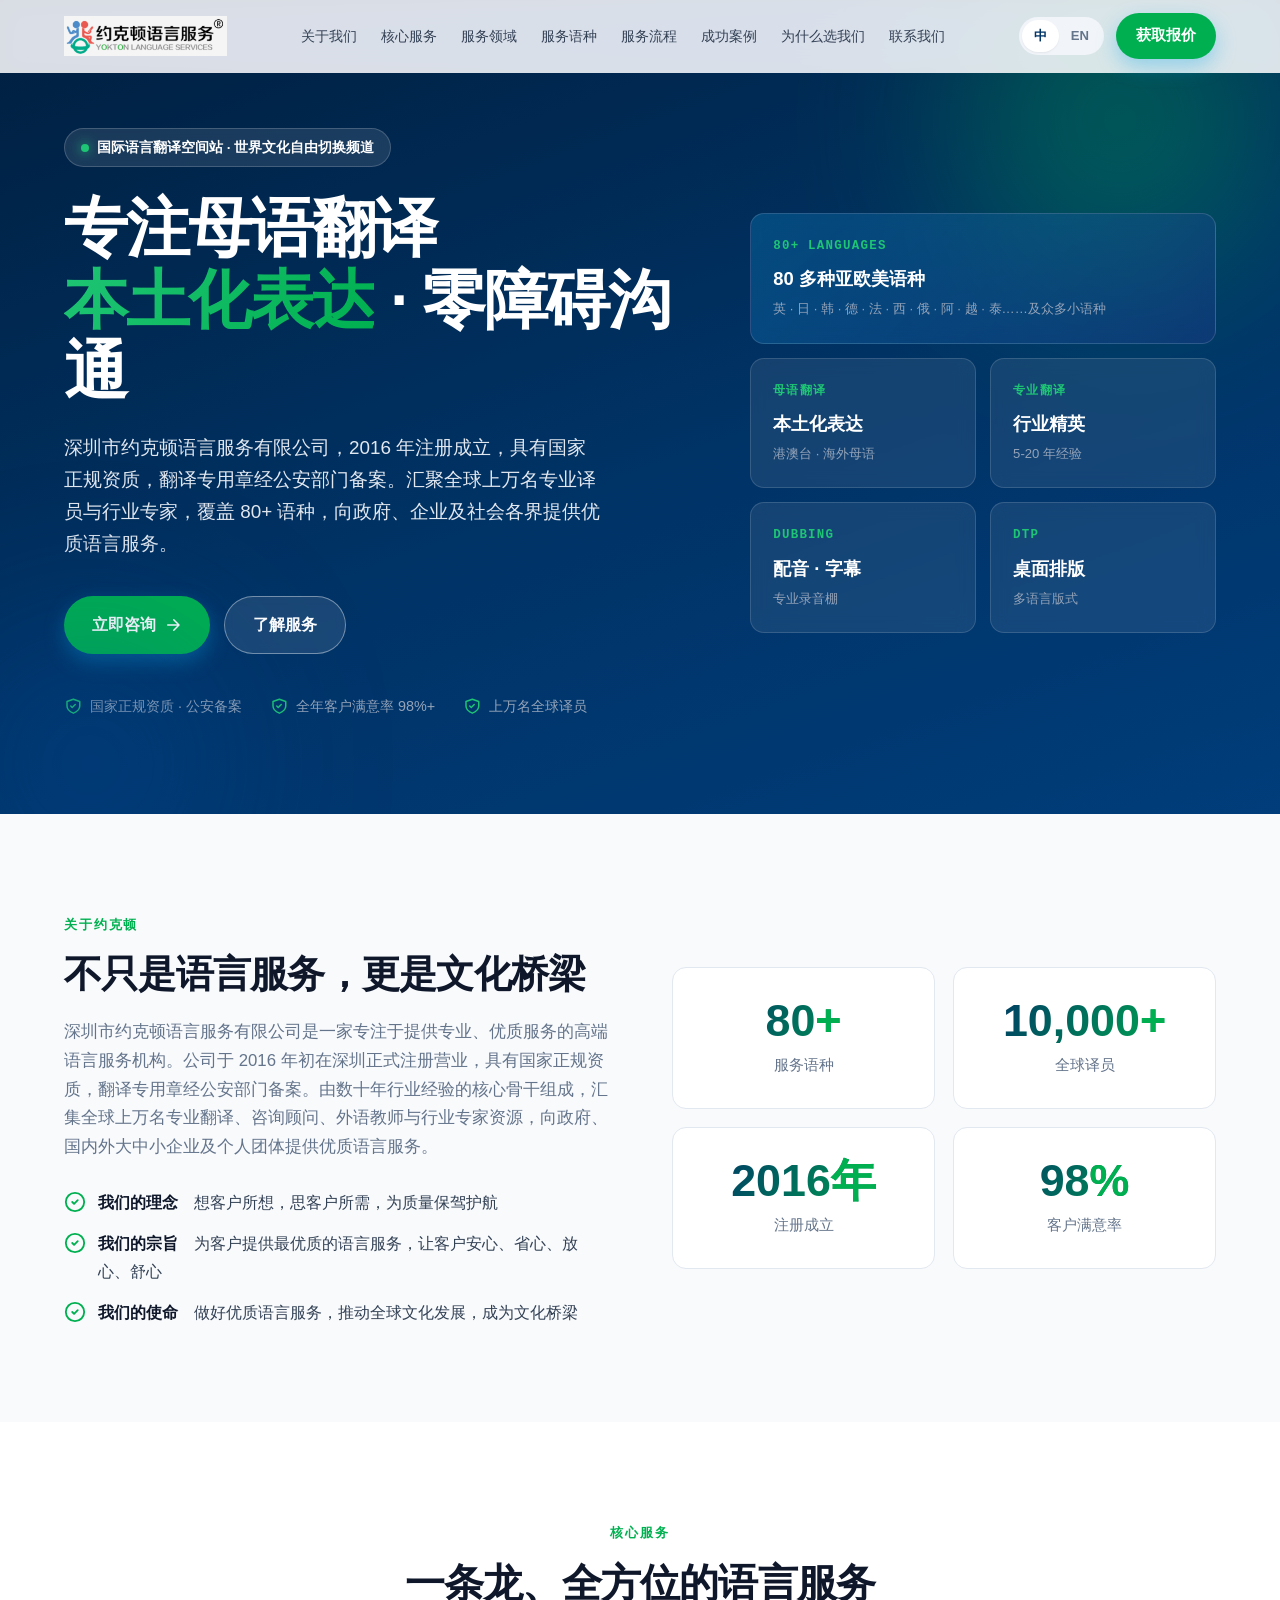
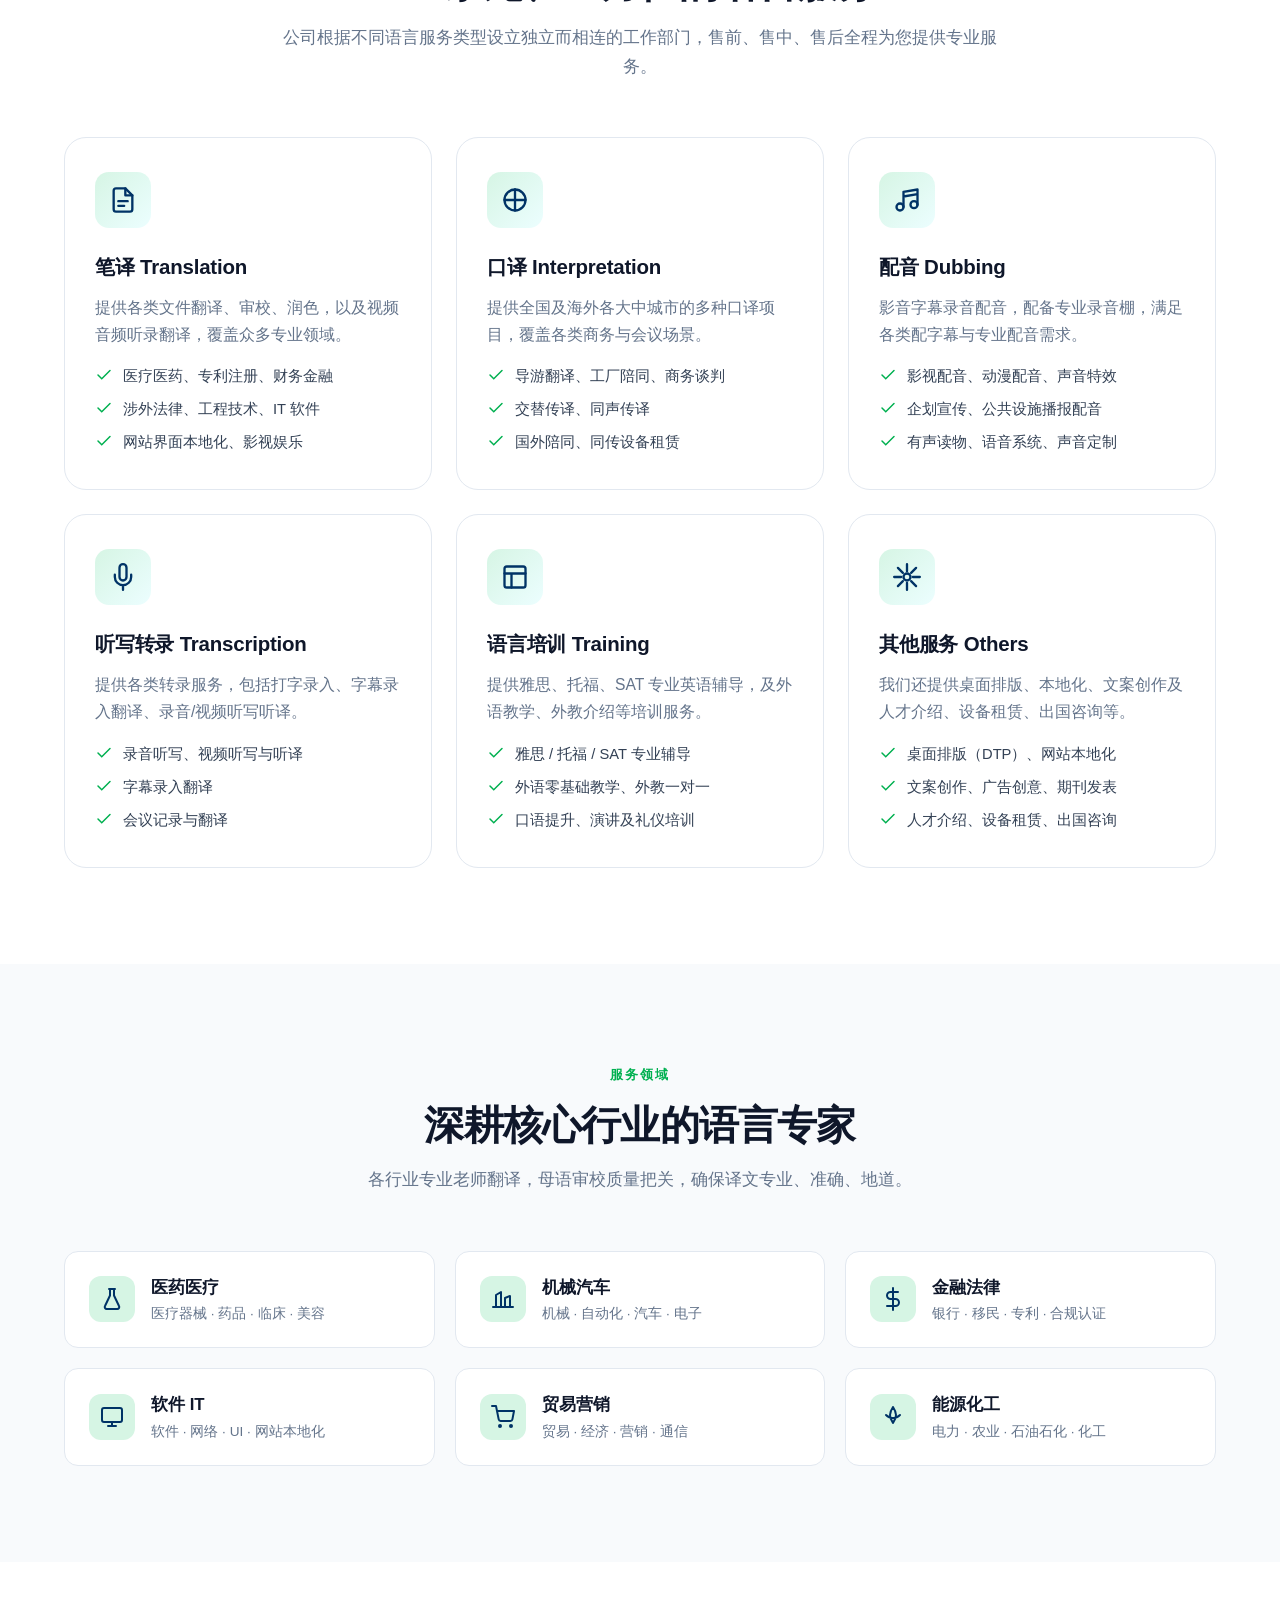
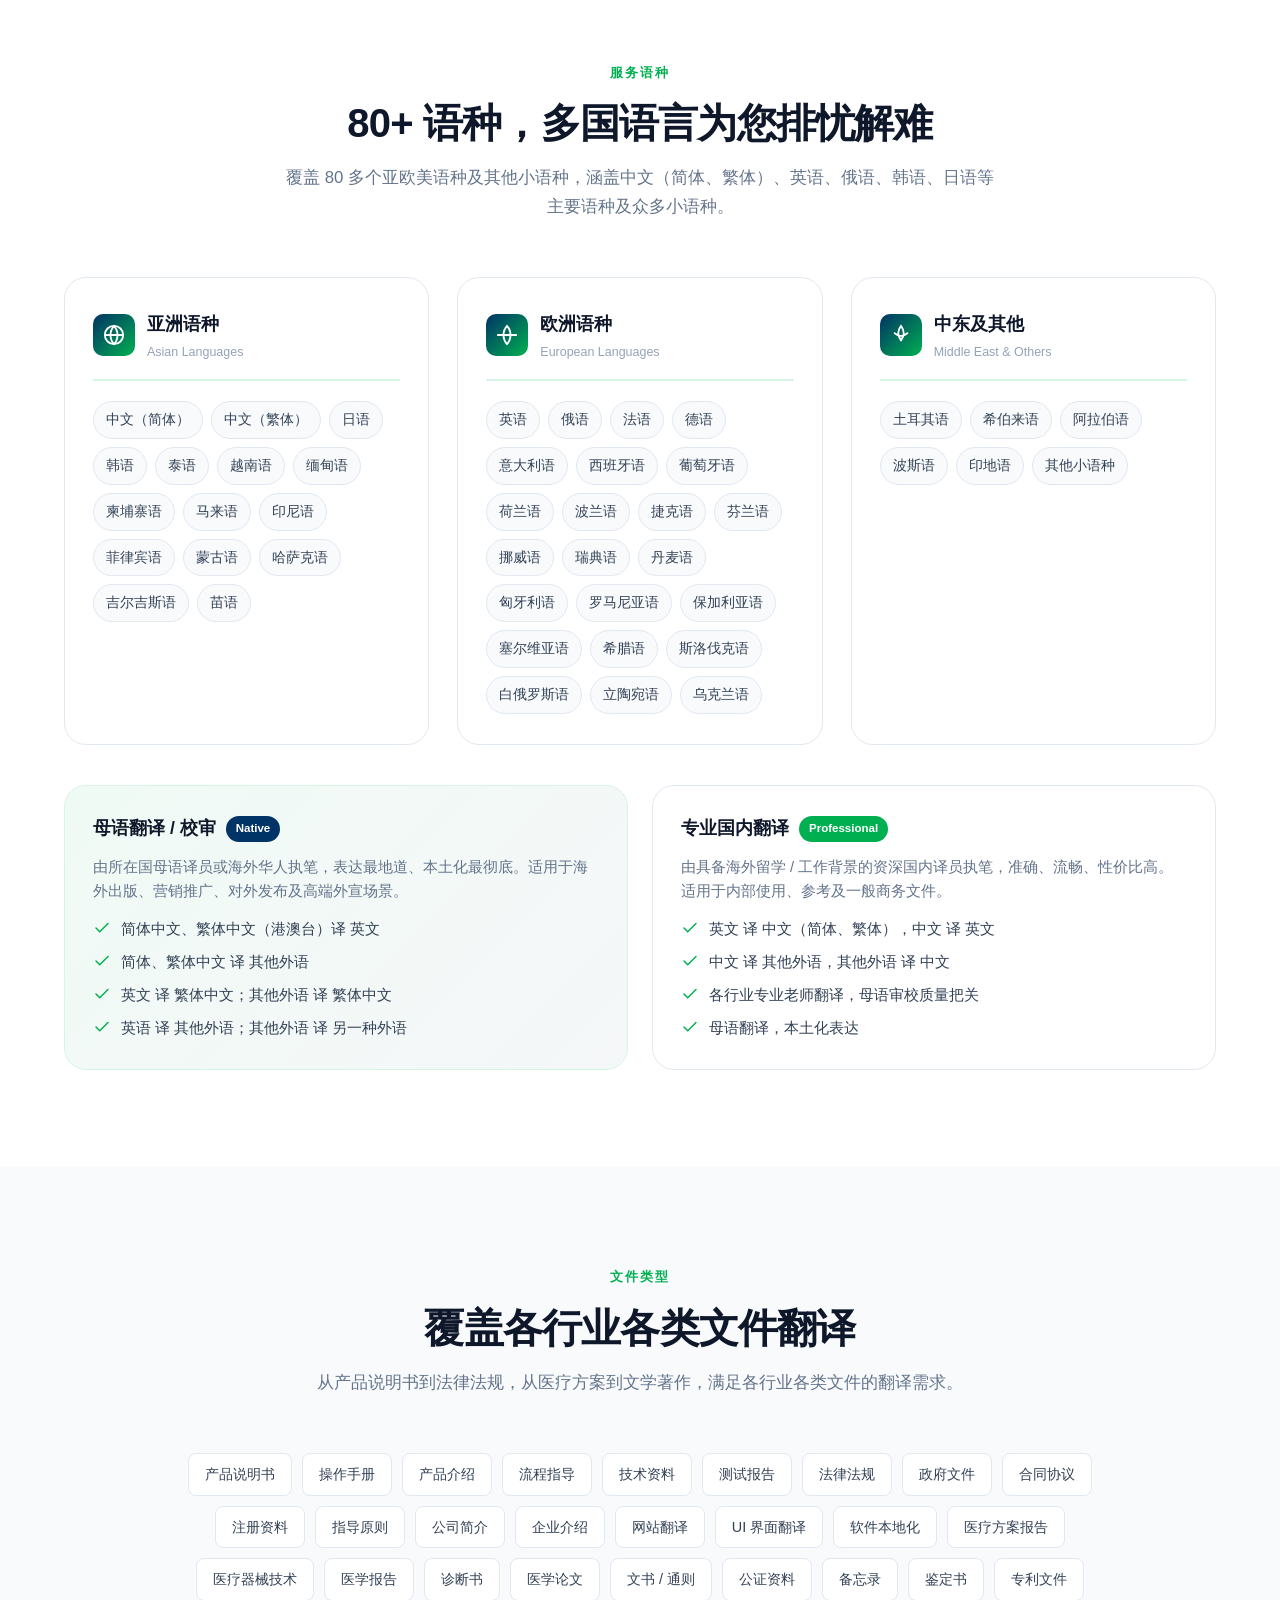
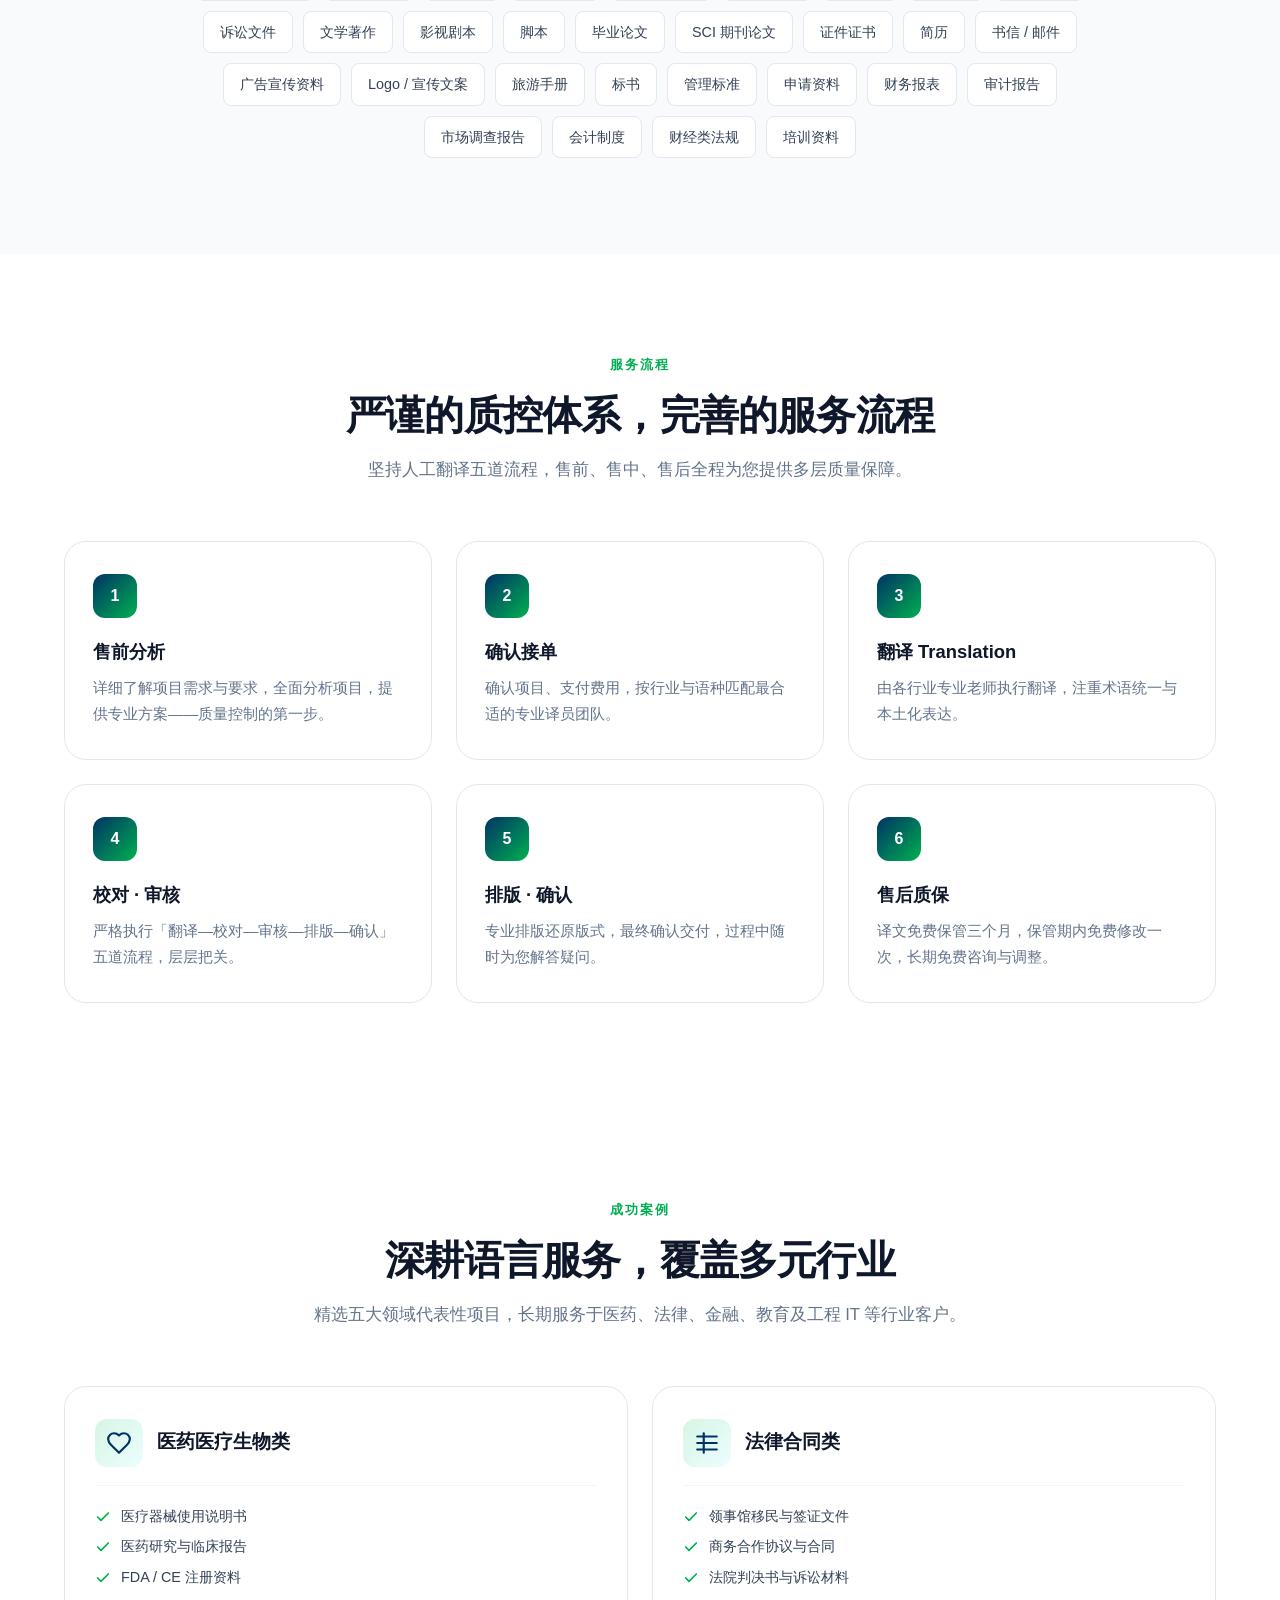
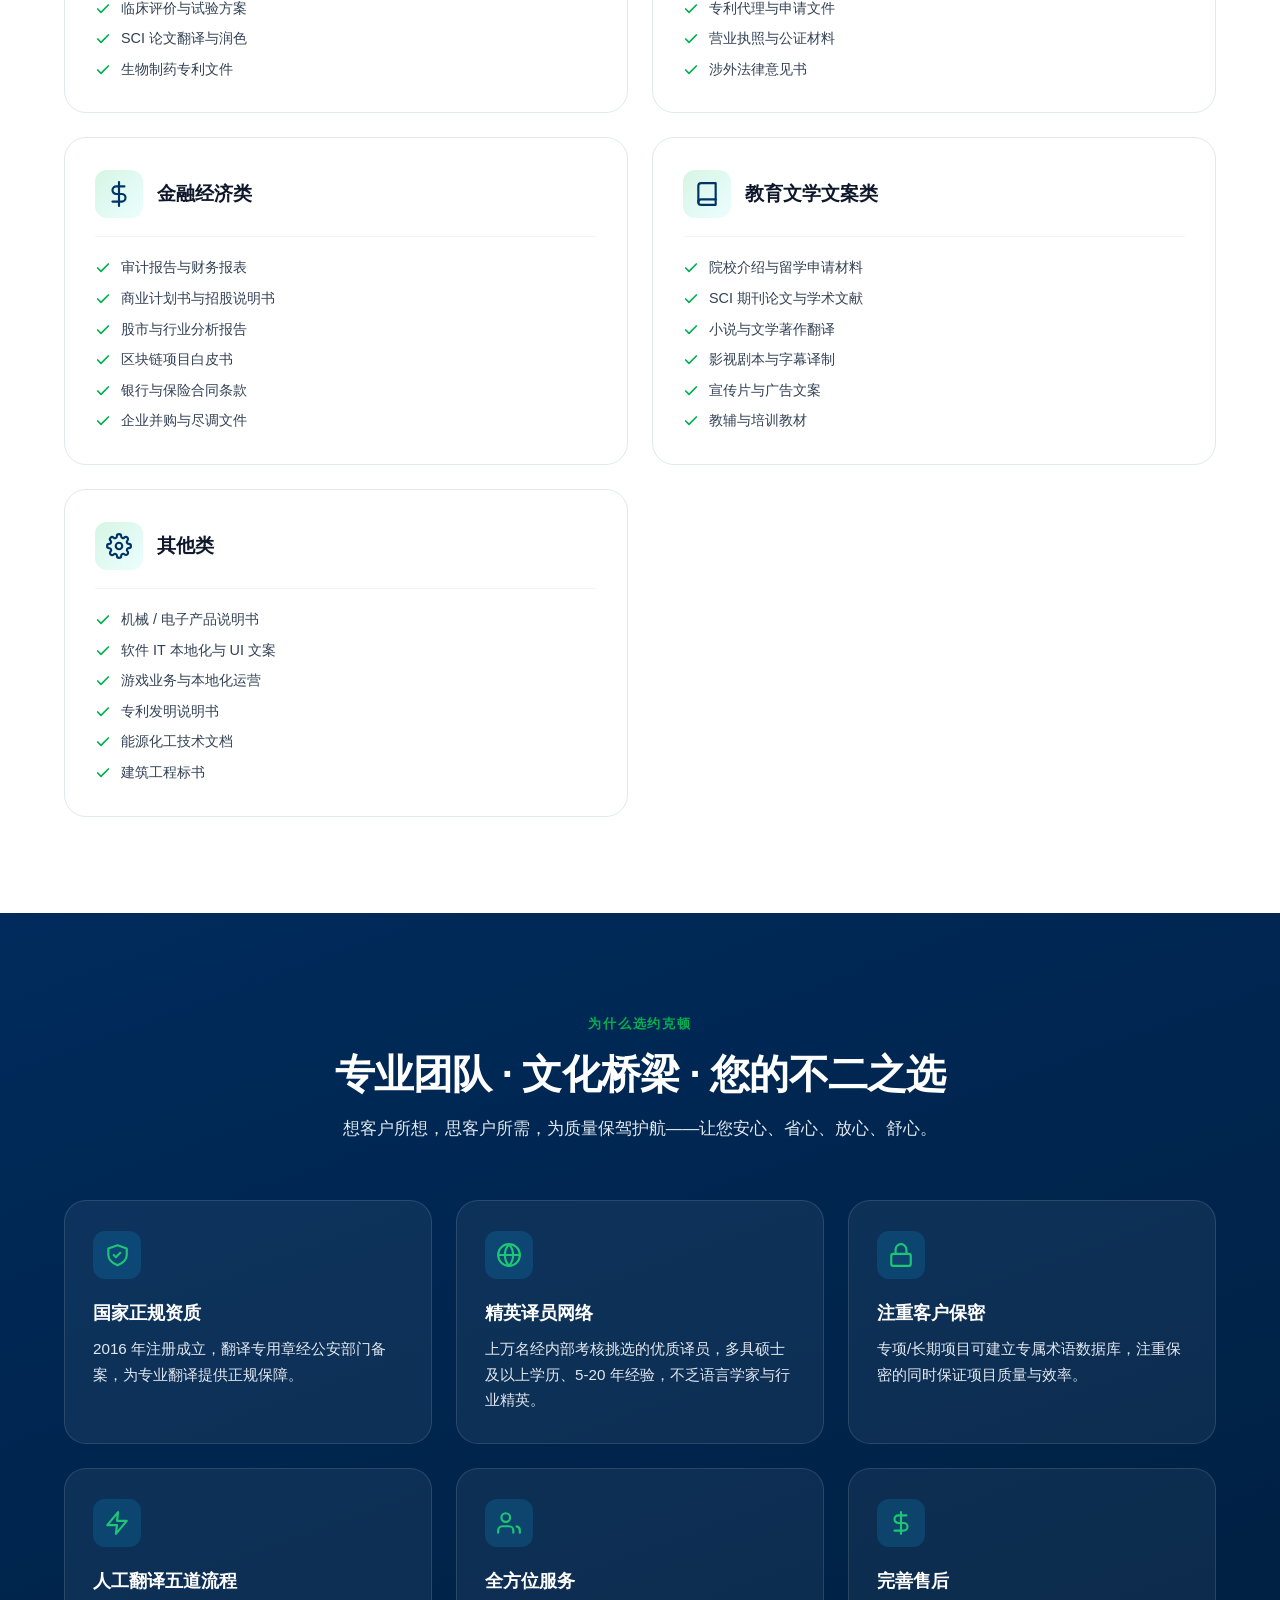
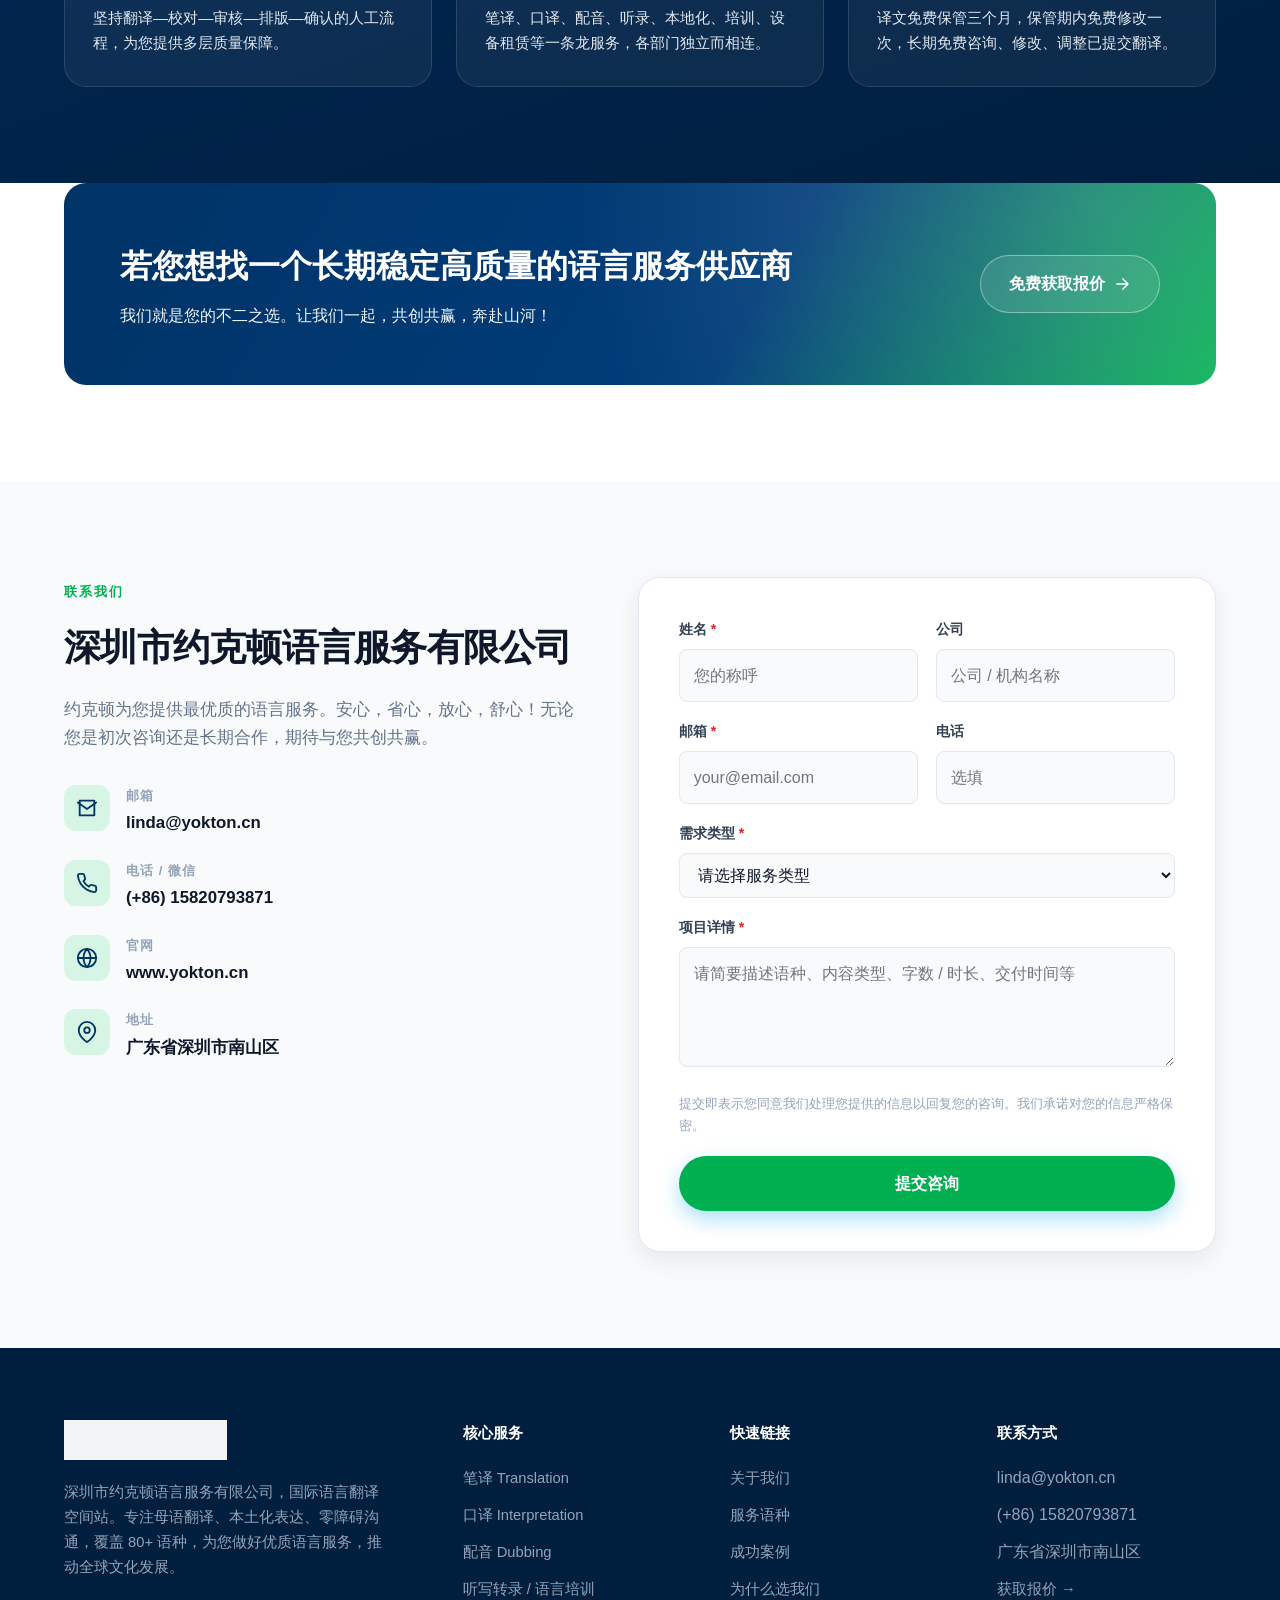
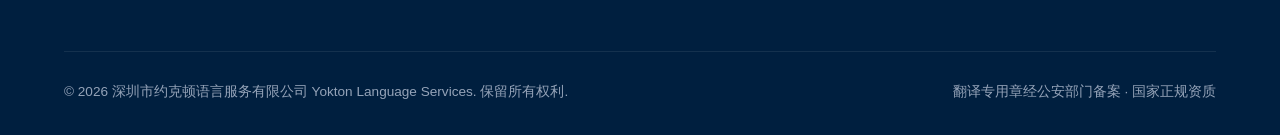
==== commit 2ce6e65c: "SEO: hreflang alternates, og:image, Twitter cards, JSON-LD, robots.txt, sitemap.xml; fix favicon dat" ====
--- a/index.html
+++ b/index.html
@@ -15,9 +15,47 @@
 <meta property="og:title" content="约克顿语言服务 | 国际语言翻译空间站" />
 <meta property="og:description" content="专注母语翻译、本土化表达、零障碍沟通。提供笔译、口译、配音、听录、本地化等服务，覆盖 80+ 语种，全年客户满意率 98% 以上。" />
 <meta property="og:url" content="https://www.yokton.cn/" />
+<meta property="og:image" content="https://www.yokton.cn/images/logo.png" />
+<meta property="og:image:width" content="302" />
+<meta property="og:image:height" content="74" />
+
+<!-- Twitter Card -->
+<meta name="twitter:card" content="summary" />
+<meta name="twitter:title" content="约克顿语言服务 | 国际语言翻译空间站" />
+<meta name="twitter:description" content="专注母语翻译、本土化表达、零障碍沟通。提供笔译、口译、配音、听录、本地化等服务，覆盖 80+ 语种。" />
+<meta name="twitter:image" content="https://www.yokton.cn/images/logo.png" />
 
 <link rel="canonical" href="https://www.yokton.cn/" />
-<link rel="icon" href="data:image/svg+xml,<svg xmlns='http://www.w3.org/2000/svg' viewBox='0 0 100 100' width="24" height="24"><rect width='100' height='100' rx='22' fill='%231e3a8a'/><text x='50' y='68' font-size='56' font-weight='800' fill='white' text-anchor='middle' font-family='sans-serif'>Y</text></svg>" />
+<link rel="alternate" hreflang="zh-CN" href="https://www.yokton.cn/" />
+<link rel="alternate" hreflang="en" href="https://www.yokton.cn/en/" />
+<link rel="alternate" hreflang="x-default" href="https://www.yokton.cn/" />
+<link rel="icon" href="data:image/svg+xml,<svg xmlns='http://www.w3.org/2000/svg' viewBox='0 0 100 100' width='24' height='24'><rect width='100' height='100' rx='22' fill='%231e3a8a'/><text x='50' y='68' font-size='56' font-weight='800' fill='white' text-anchor='middle' font-family='sans-serif'>Y</text></svg>" />
+
+<script type="application/ld+json">
+{
+  "@context": "https://schema.org",
+  "@type": "ProfessionalService",
+  "name": "深圳市约克顿语言服务有限公司",
+  "alternateName": "Shenzhen Yokton Language Services Co., Ltd.",
+  "url": "https://www.yokton.cn/",
+  "logo": "https://www.yokton.cn/images/logo.png",
+  "image": "https://www.yokton.cn/images/logo.png",
+  "email": "linda@yokton.cn",
+  "telephone": "+86-15820793871",
+  "foundingDate": "2016",
+  "description": "国际语言翻译空间站。专注母语翻译、本土化表达、零障碍沟通。提供笔译、口译、配音、听录、字幕、本地化、桌面排版、语言培训等服务，覆盖 80+ 语种。",
+  "address": {
+    "@type": "PostalAddress",
+    "addressLocality": "深圳市",
+    "addressRegion": "广东省",
+    "addressCountry": "CN",
+    "streetAddress": "南山区"
+  },
+  "areaServed": "Worldwide",
+  "knowsLanguage": ["zh", "en", "ja", "ko", "de", "fr", "es", "ru", "ar", "vi", "th"],
+  "sameAs": ["https://www.yokton.cn/en/"]
+}
+</script>
 
 <link rel="stylesheet" href="css/style.css?v=4" />
 </head>
@@ -786,6 +824,6 @@
   </div>
 </footer>
 
-<script src="js/main.js?v=4"></script>
+<script src="js/main.js?v=5"></script>
 </body>
 </html>
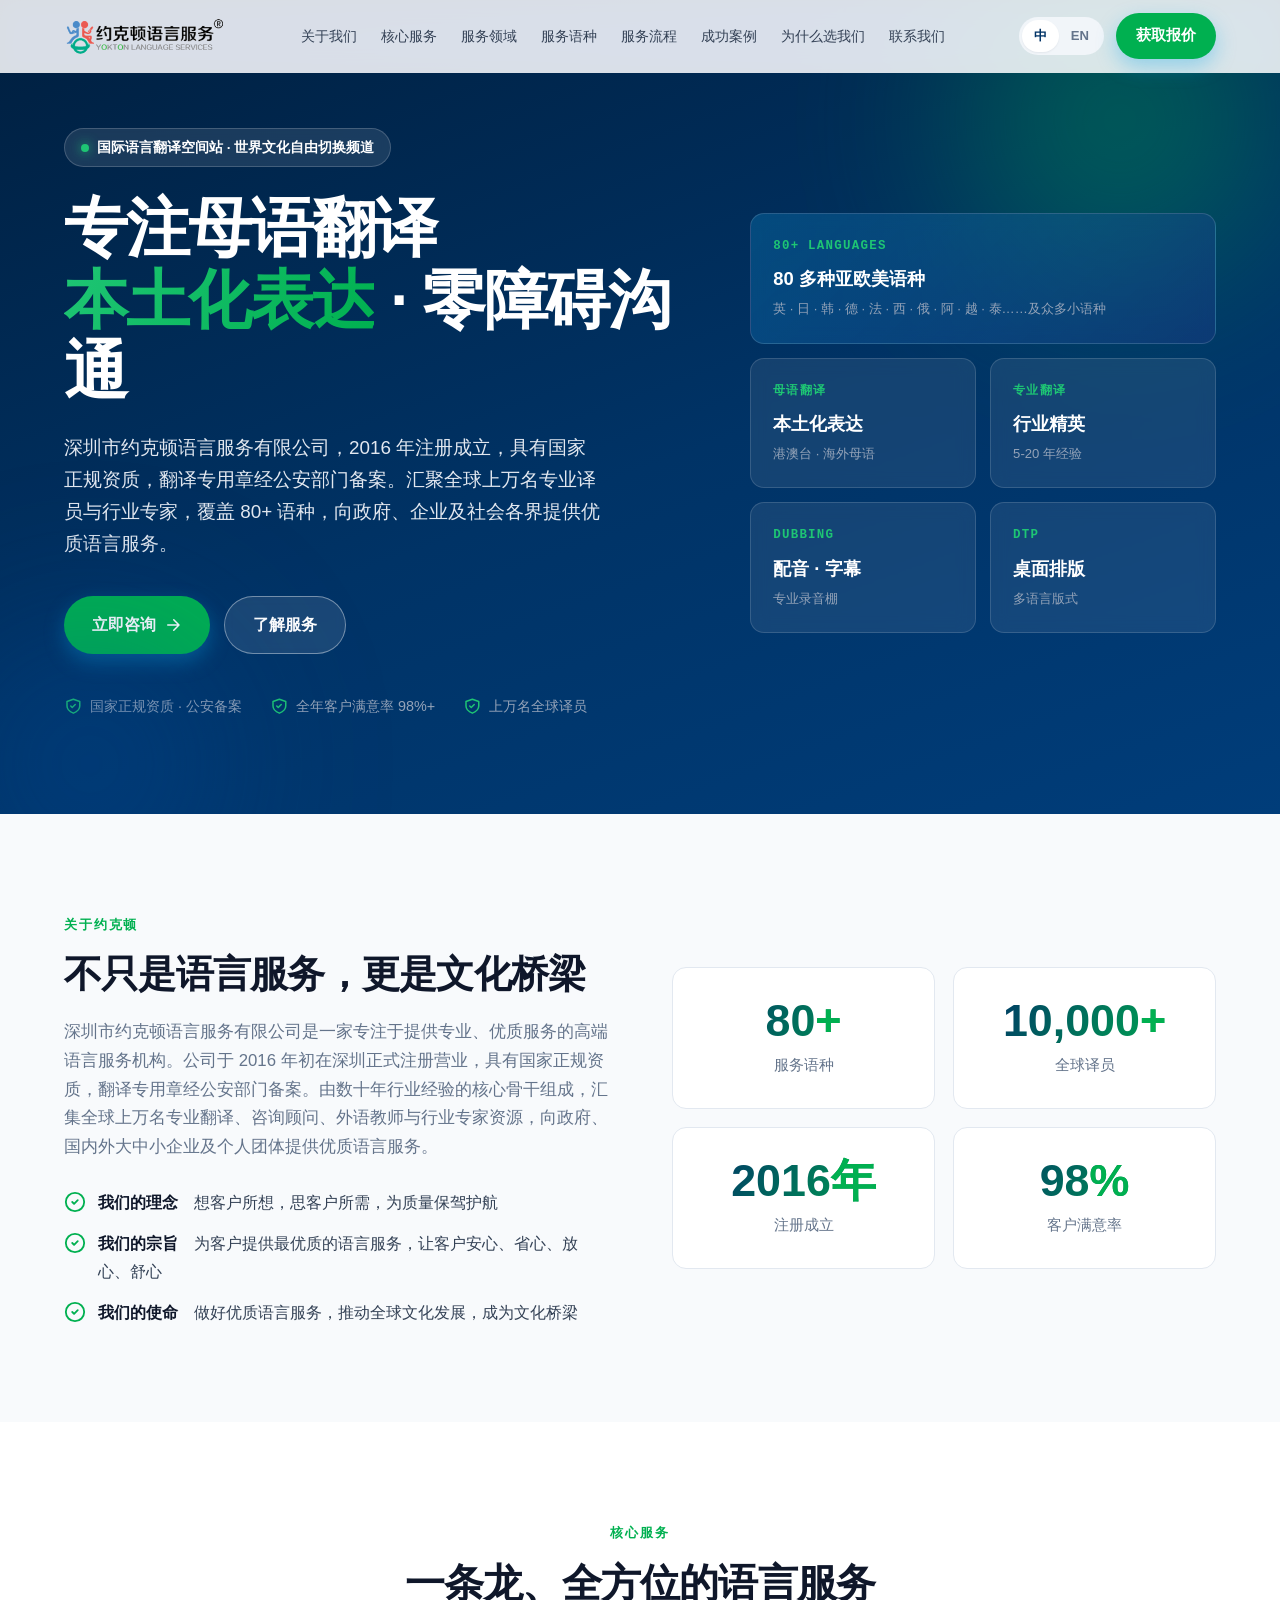
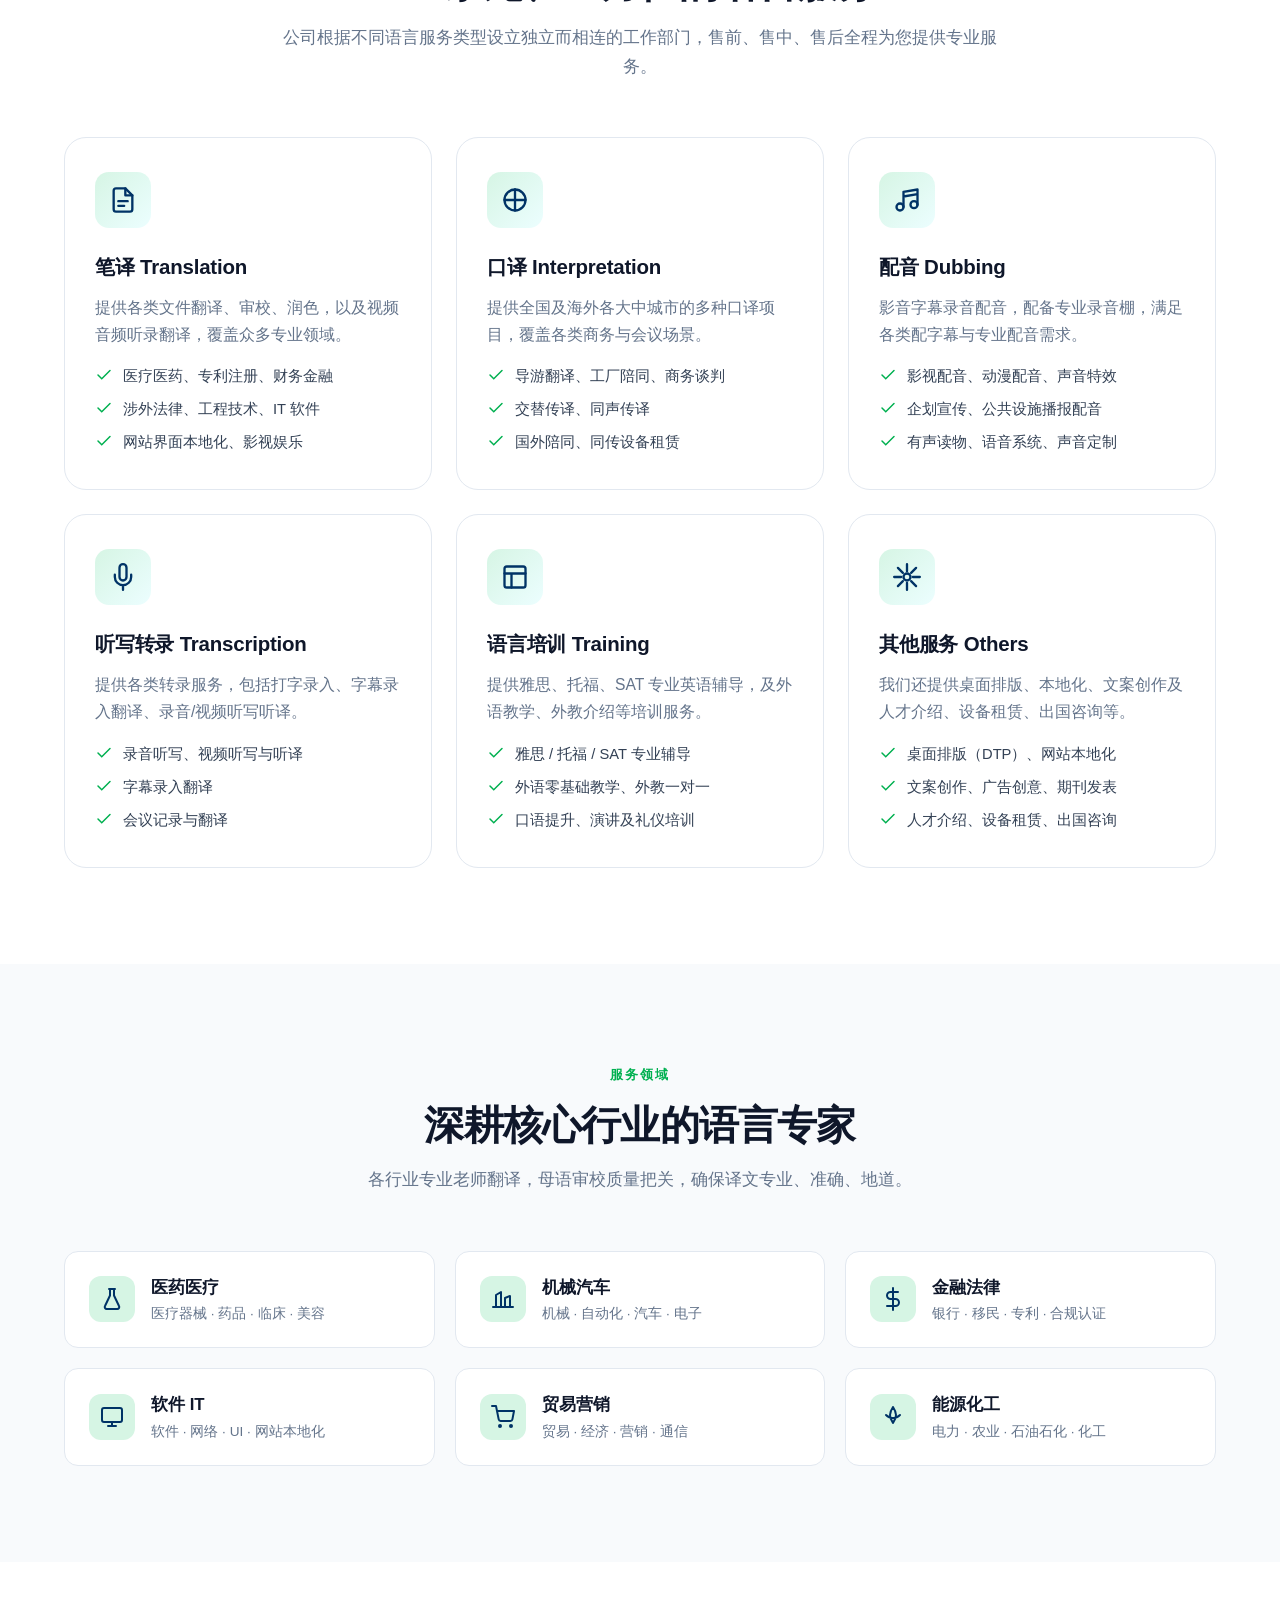
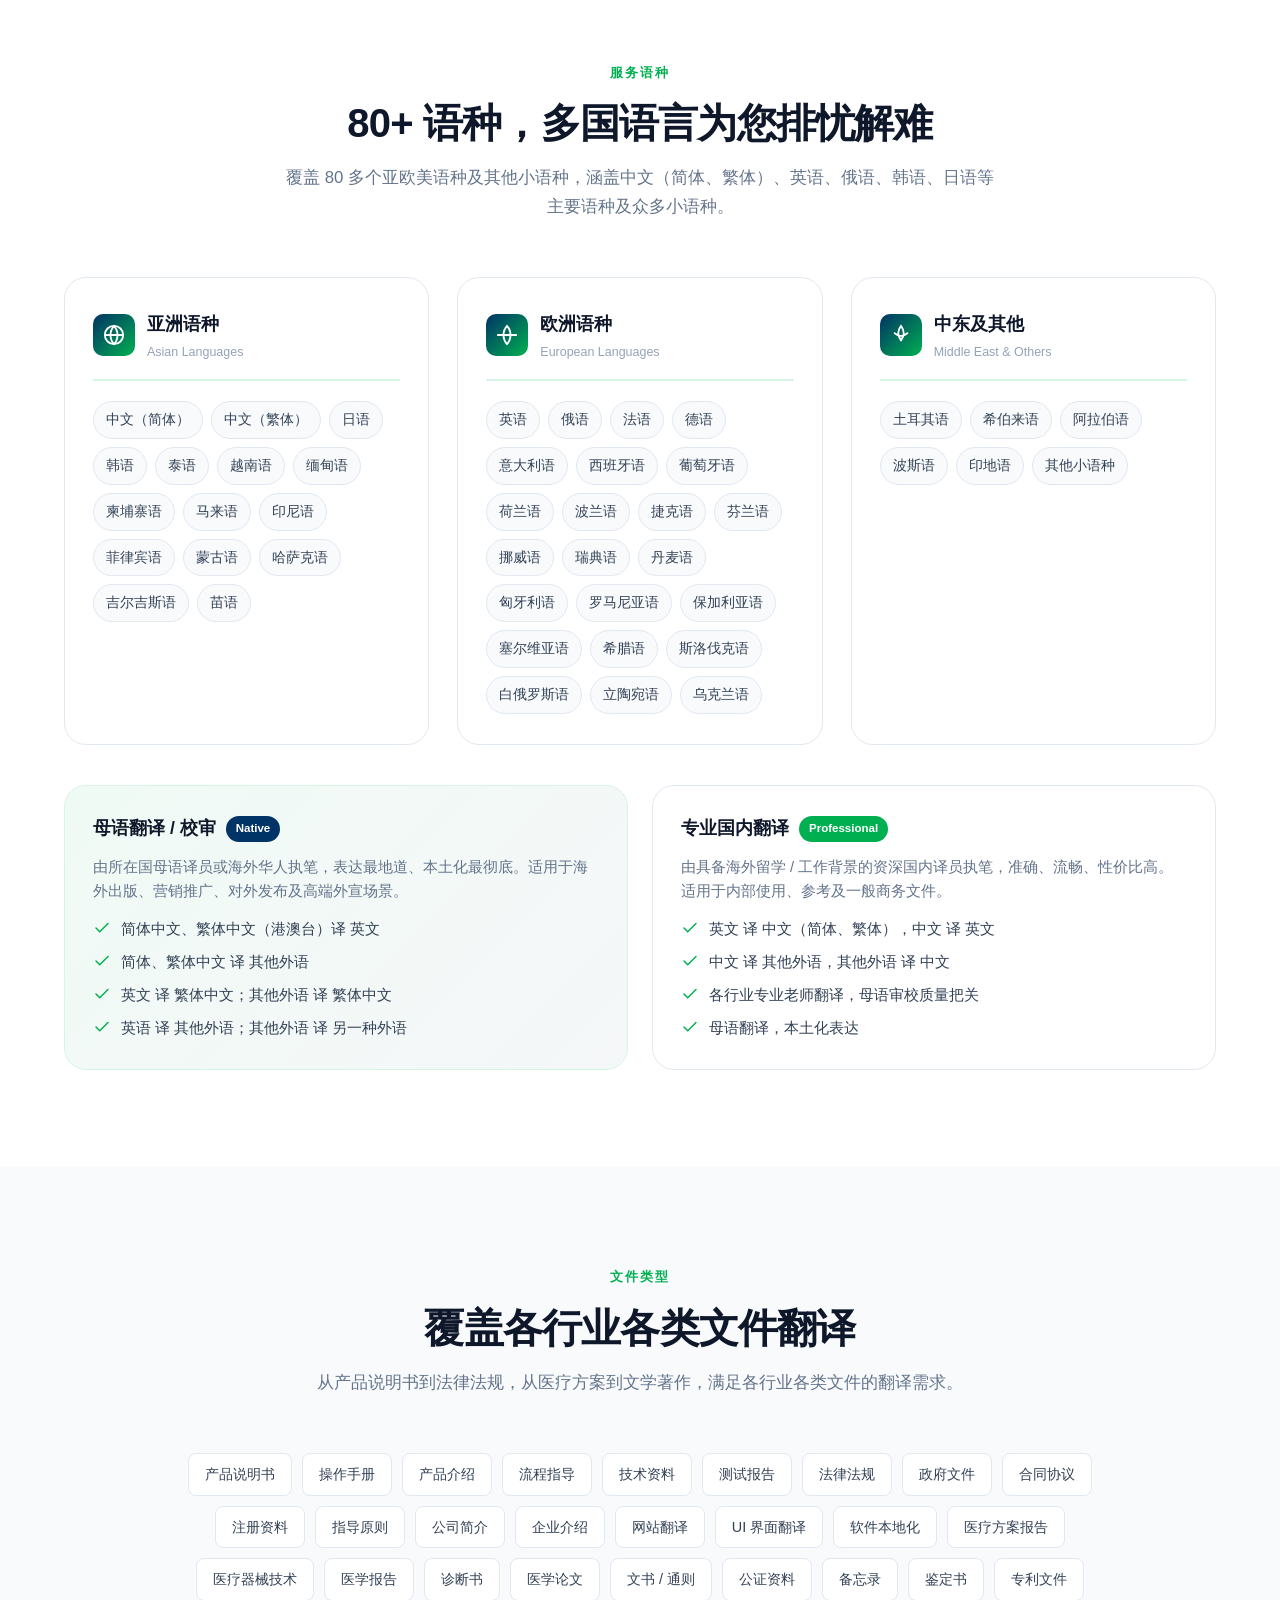
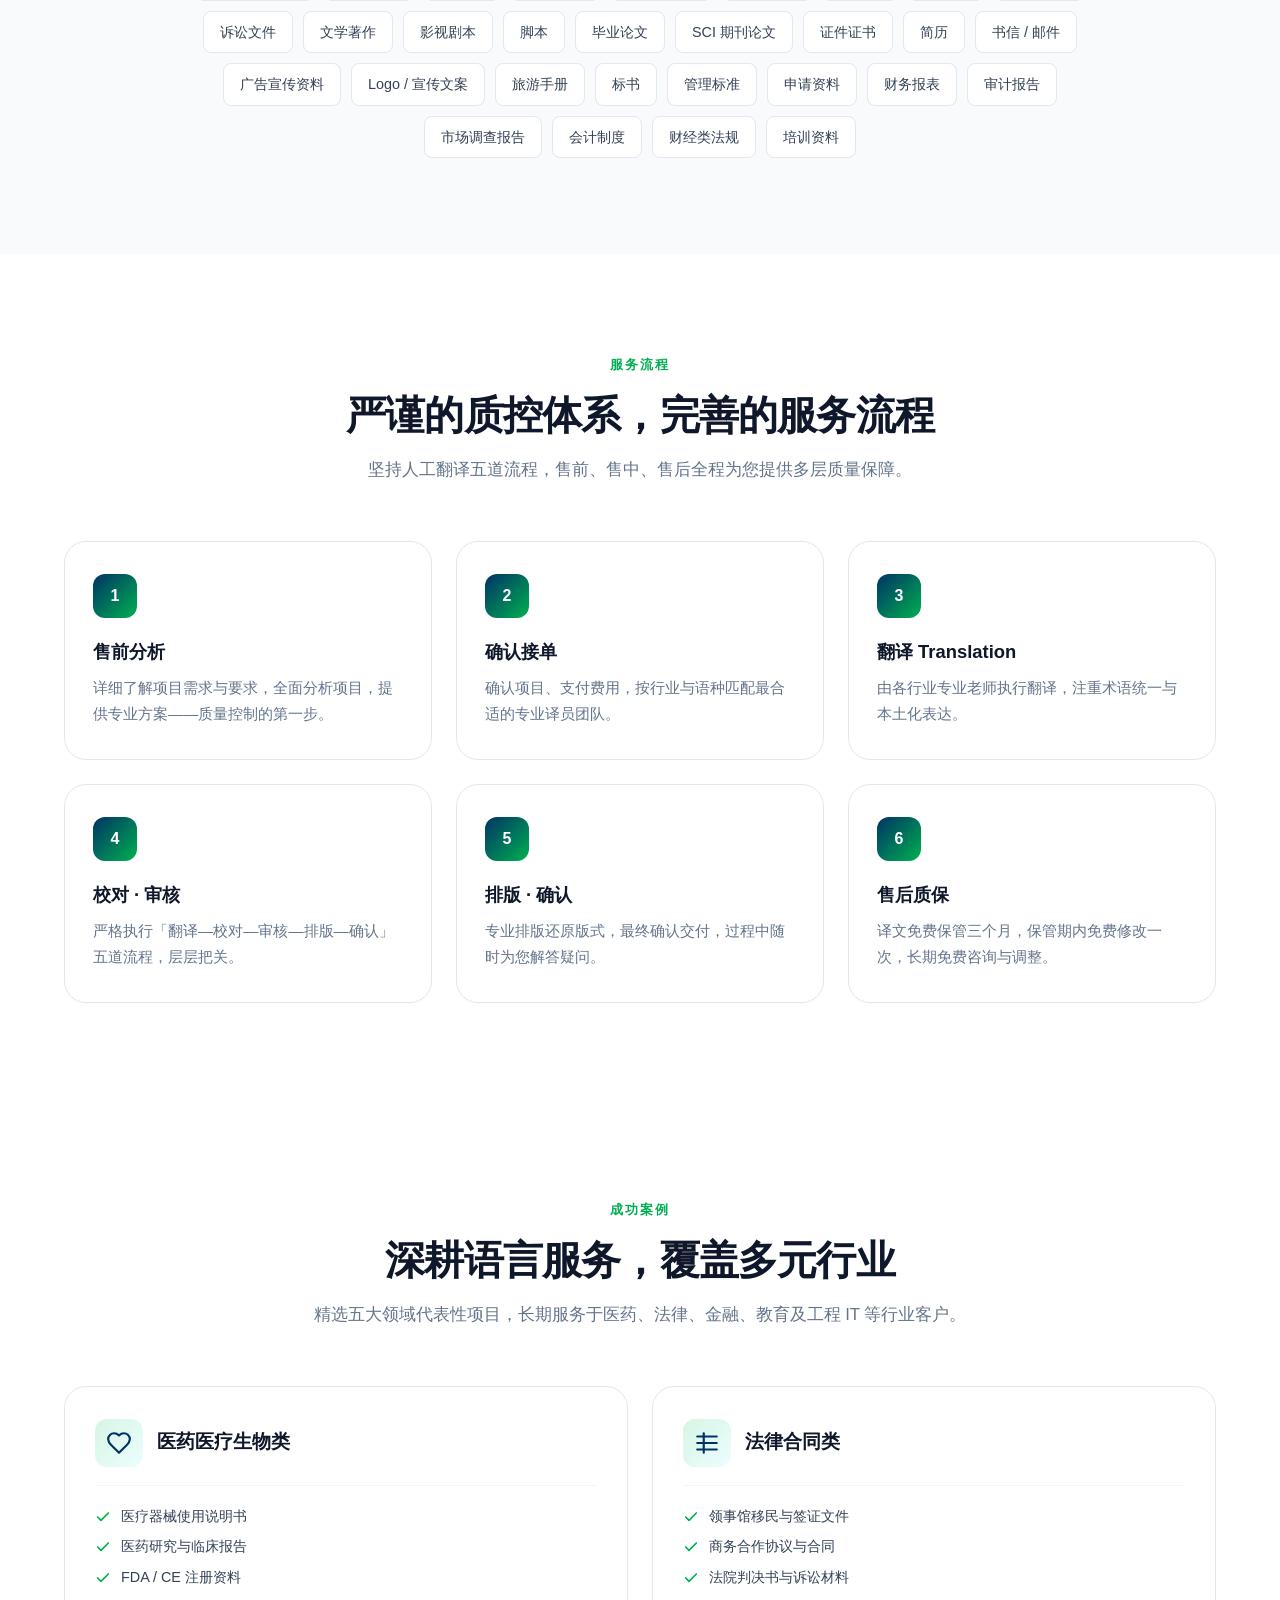
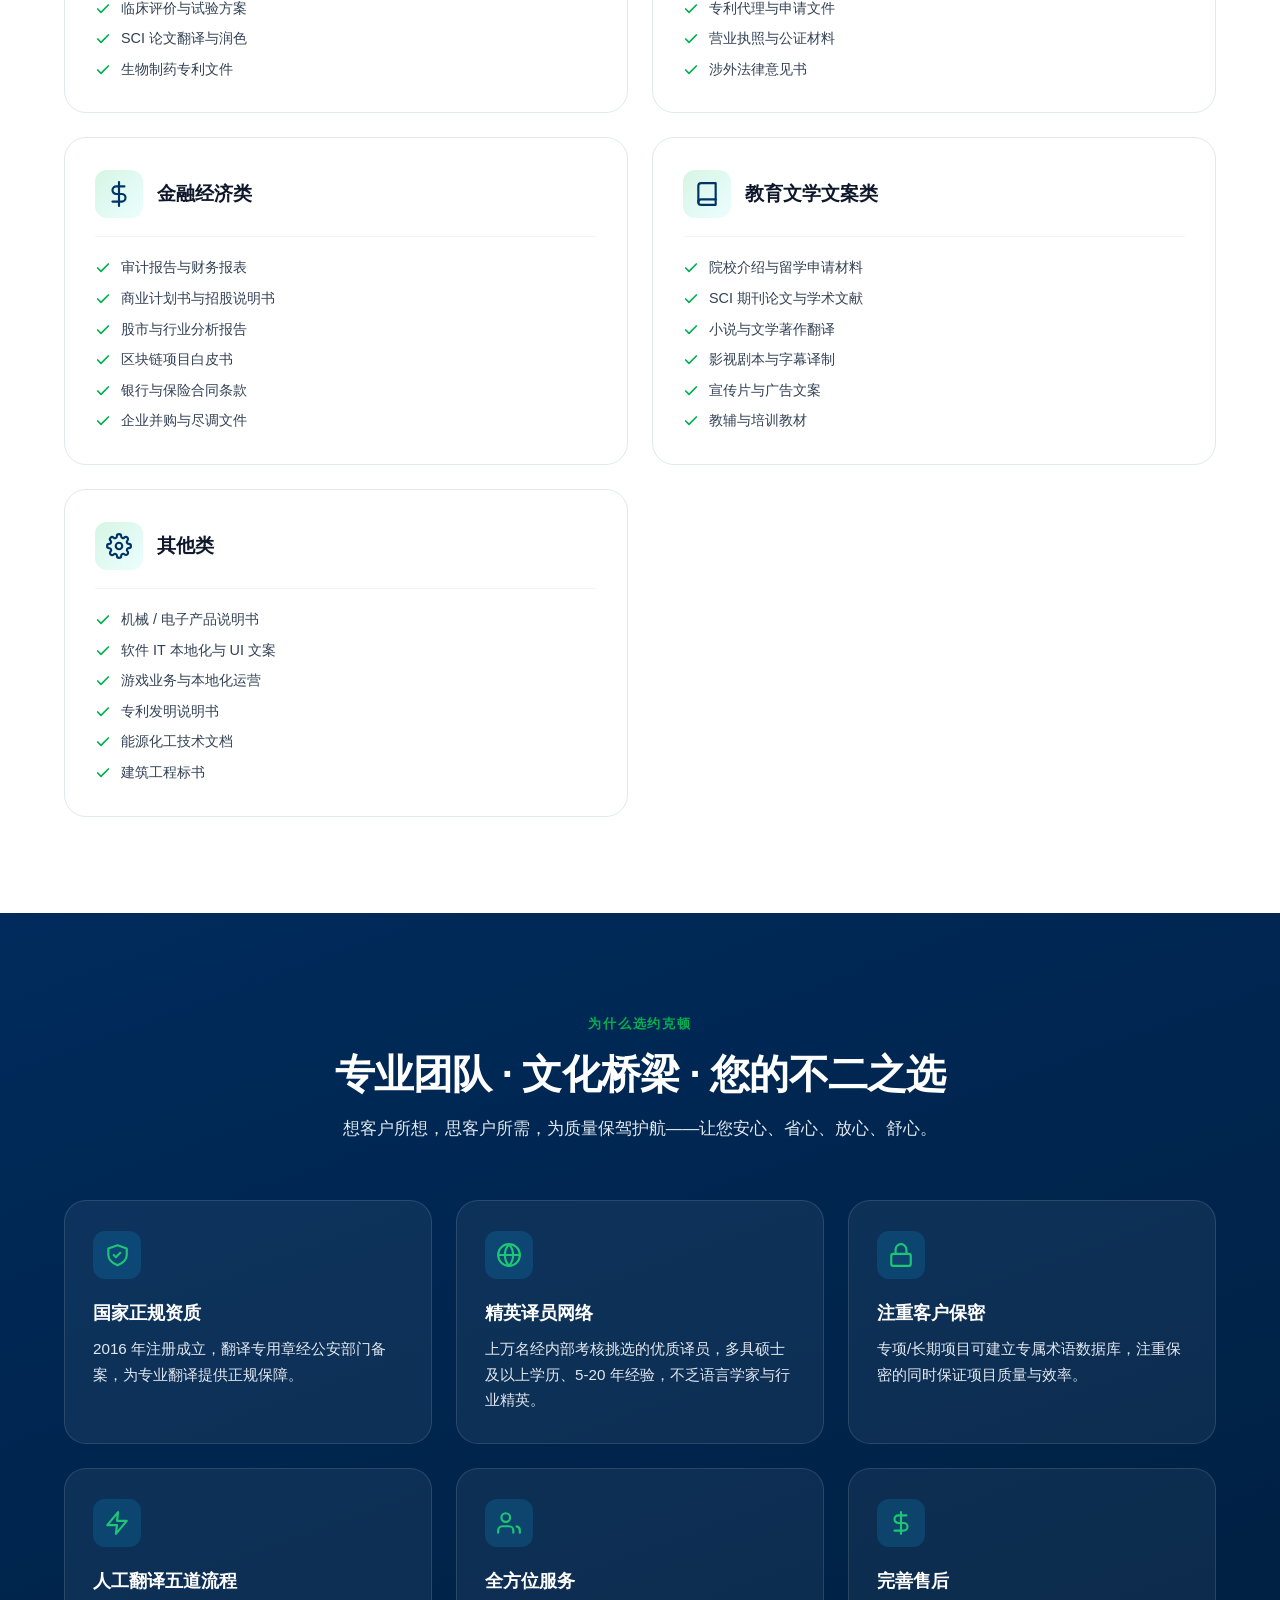
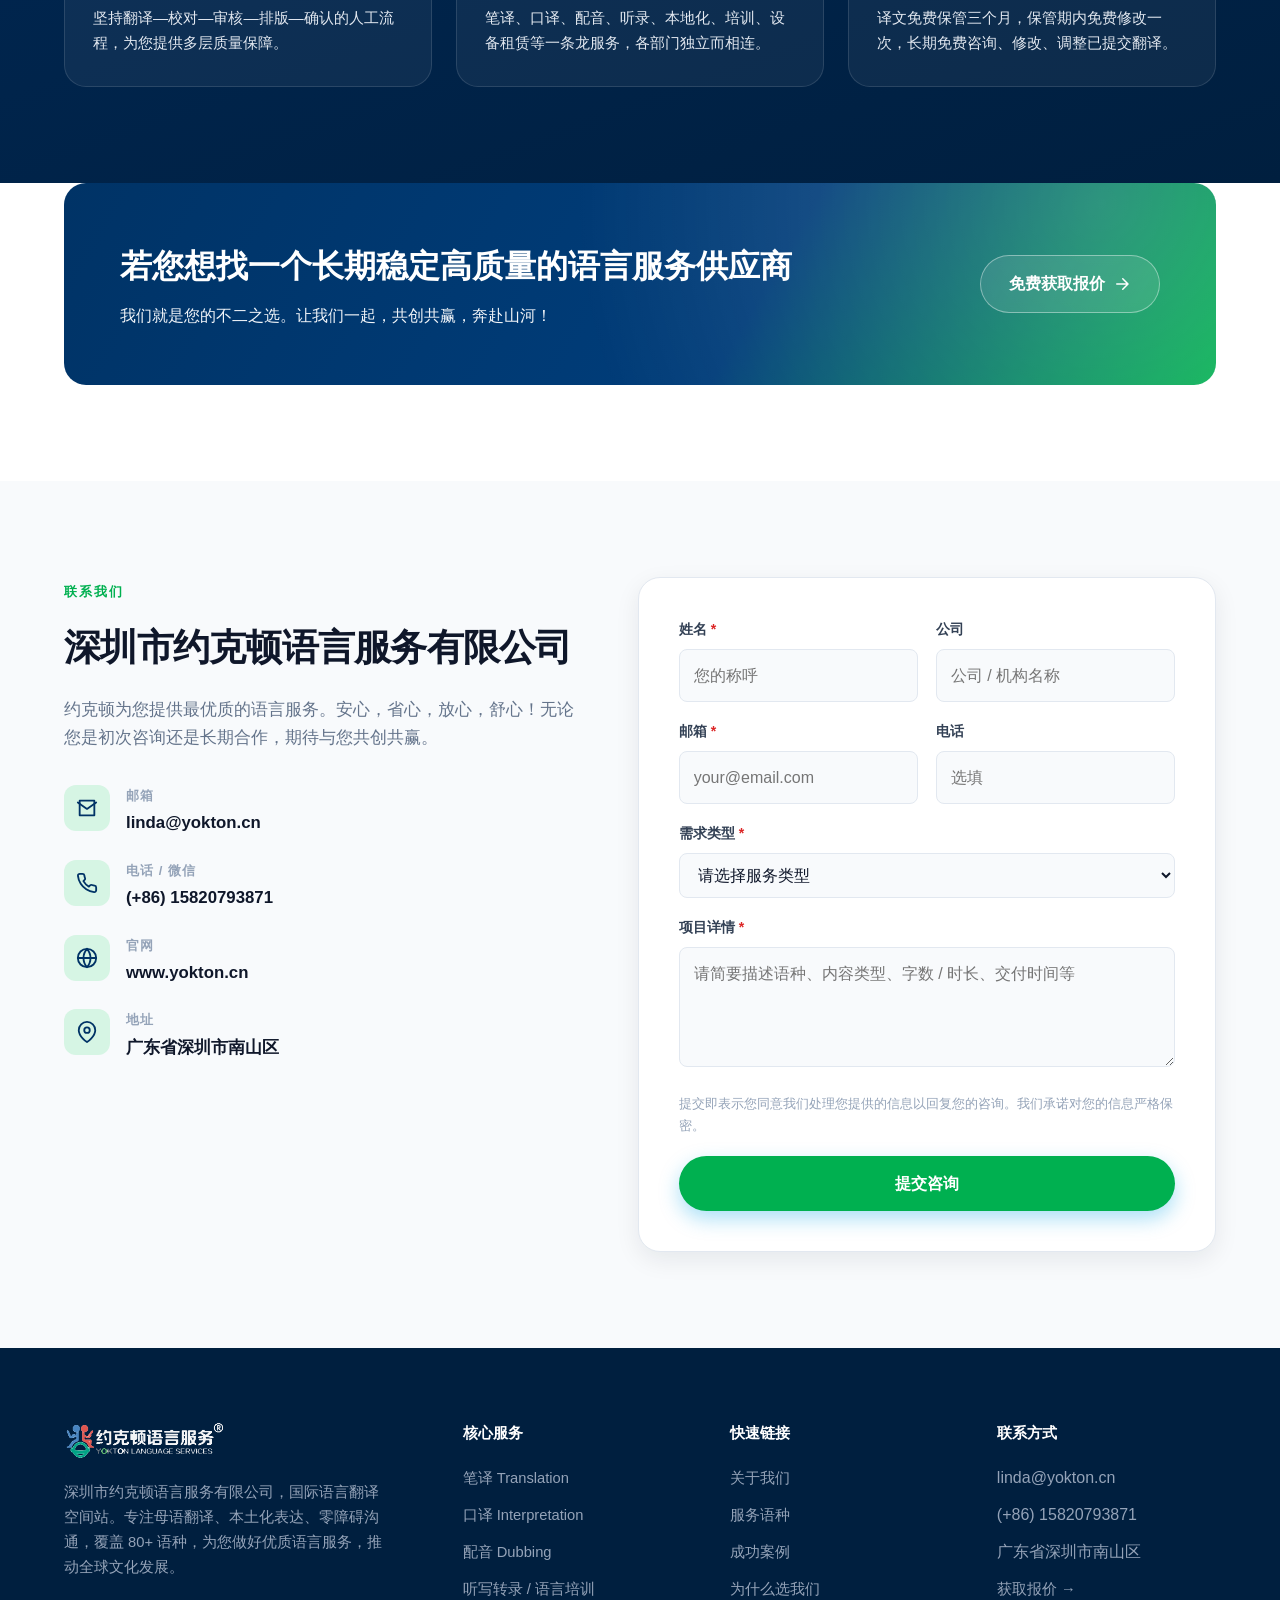
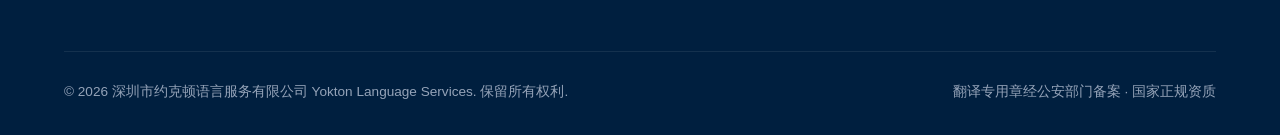
==== commit 03dff46e: "Use dedicated white logo variant in footer Clear 666 leftover opaque pixels in enclosed character co" ====
--- a/index.html
+++ b/index.html
@@ -57,7 +57,7 @@
 }
 </script>
 
-<link rel="stylesheet" href="css/style.css?v=4" />
+<link rel="stylesheet" href="css/style.css?v=5" />
 </head>
 <body>
 
@@ -785,7 +785,7 @@
     <div class="footer-grid">
       <div class="footer-about">
         <div class="brand">
-          <img src="images/logo.png" alt="约克顿语言服务 Yokton Language Services" class="brand-logo" />
+          <img src="images/logo-white.png" alt="约克顿语言服务 Yokton Language Services" class="brand-logo" />
         </div>
         <p>深圳市约克顿语言服务有限公司，国际语言翻译空间站。专注母语翻译、本土化表达、零障碍沟通，覆盖 80+ 语种，为您做好优质语言服务，推动全球文化发展。</p>
       </div>
--- a/css/style.css
+++ b/css/style.css
@@ -193,8 +193,8 @@
   width: auto;
   display: block;
 }
-/* 深色背景下的 Logo（页脚） */
-.footer .brand-logo { filter: brightness(0) invert(1); opacity: 0.95; }
+/* 深色背景下的 Logo（页脚）：使用白色文字版 logo-white.png */
+.footer .brand-logo { opacity: 0.95; }
 
 /* 桌面菜单 */
 .nav-menu { display: flex; align-items: center; gap: 2px; }
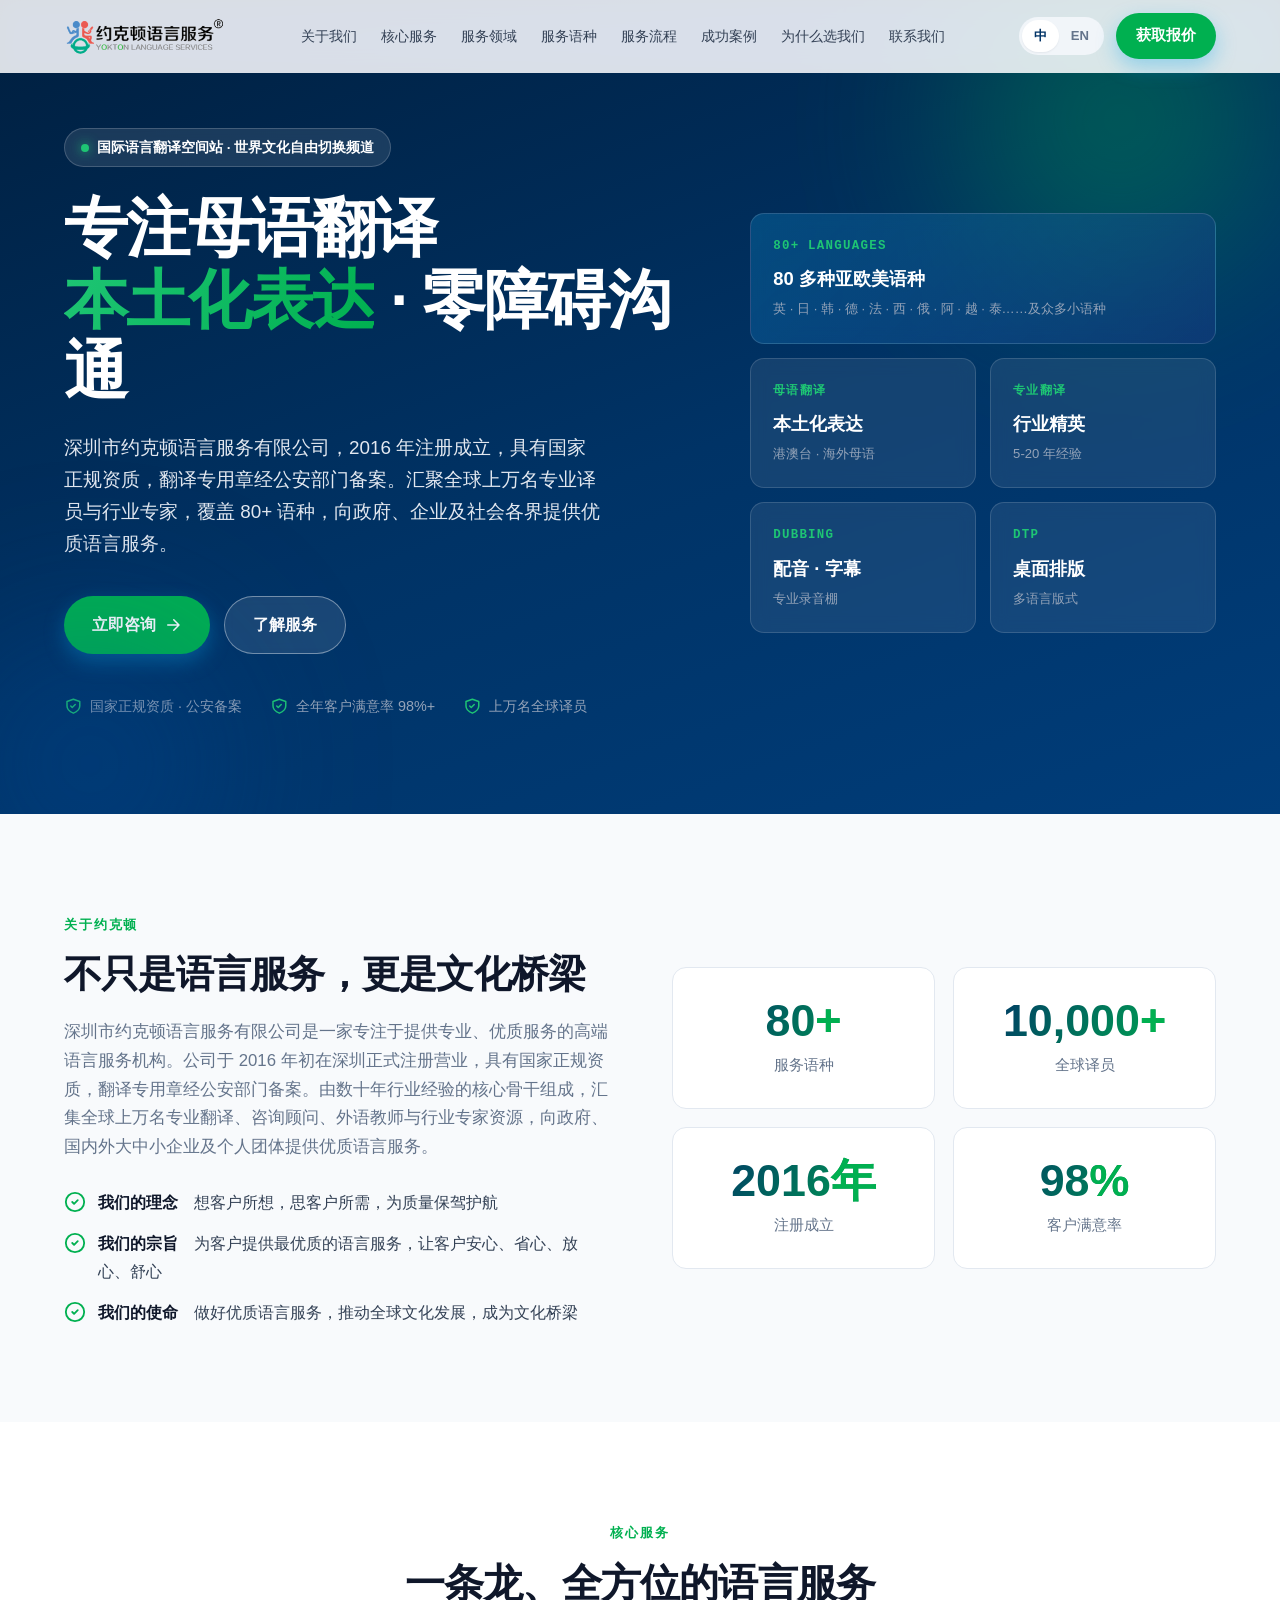
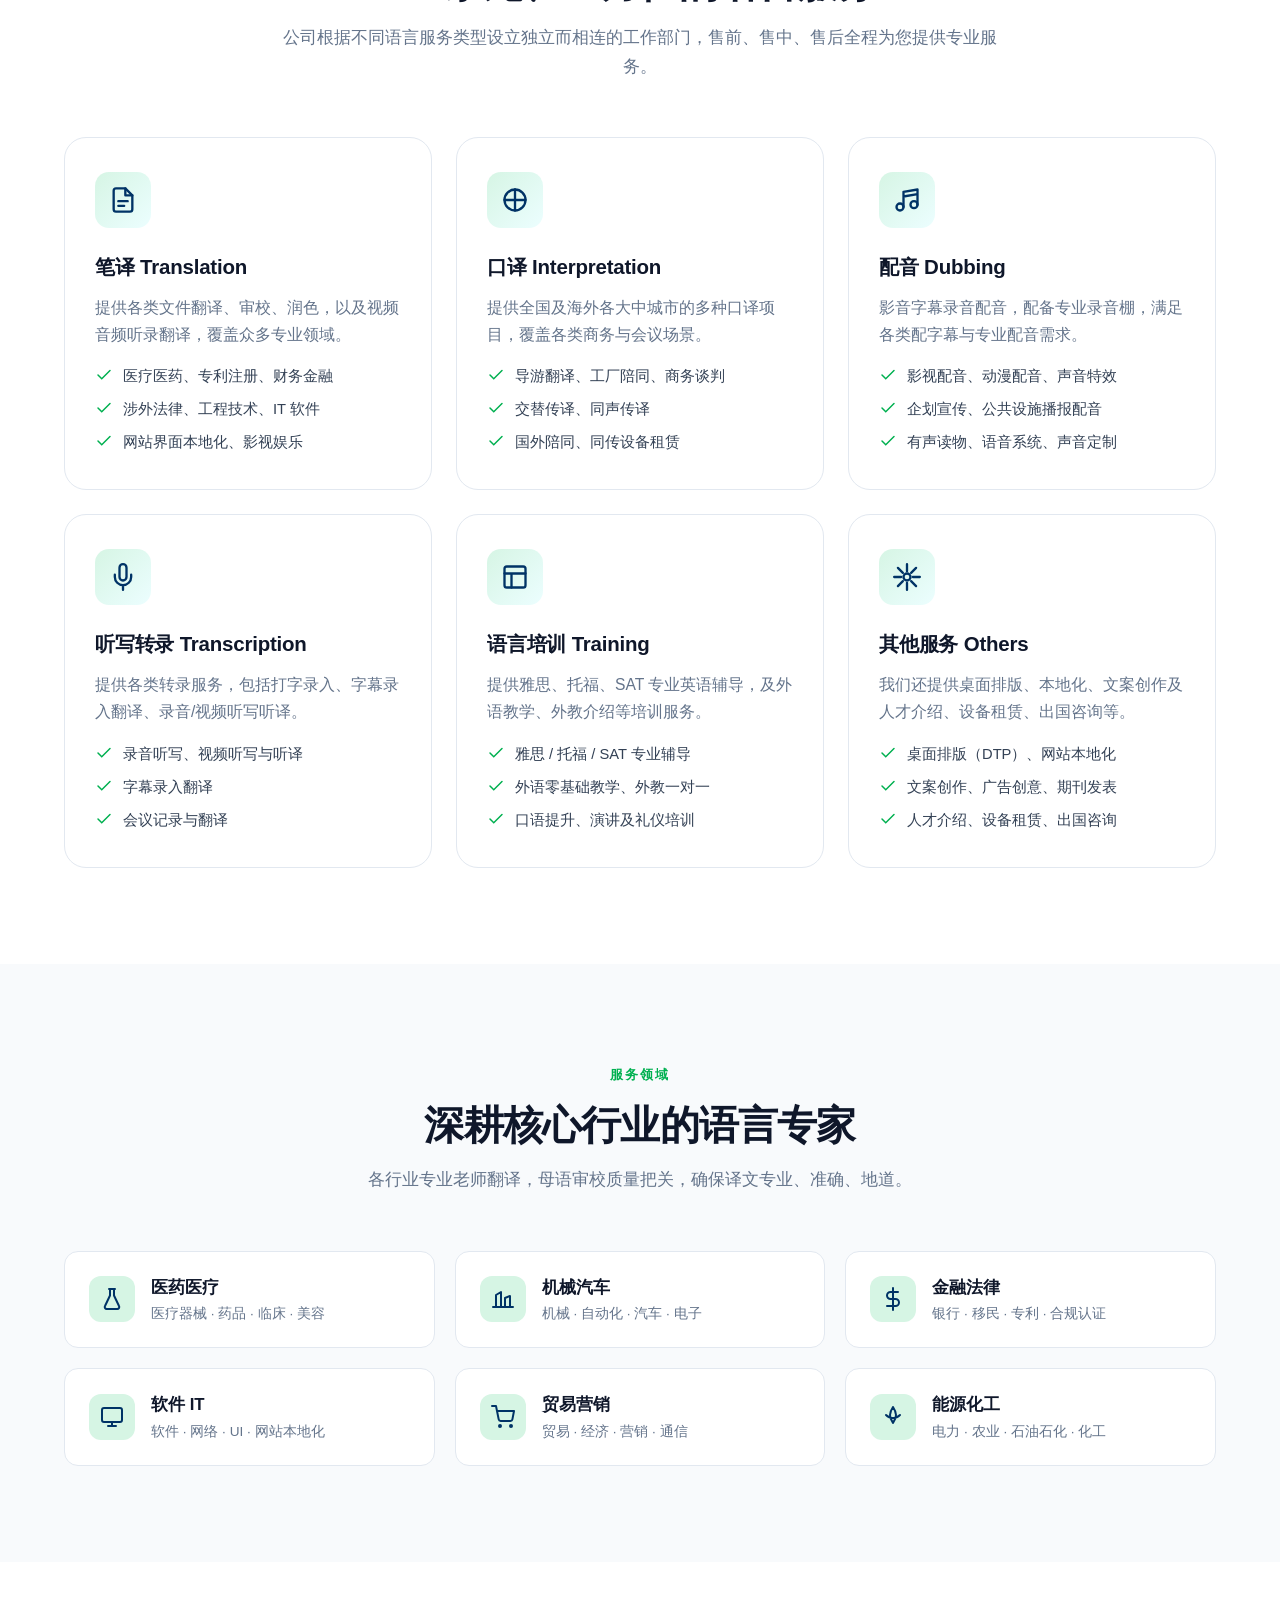
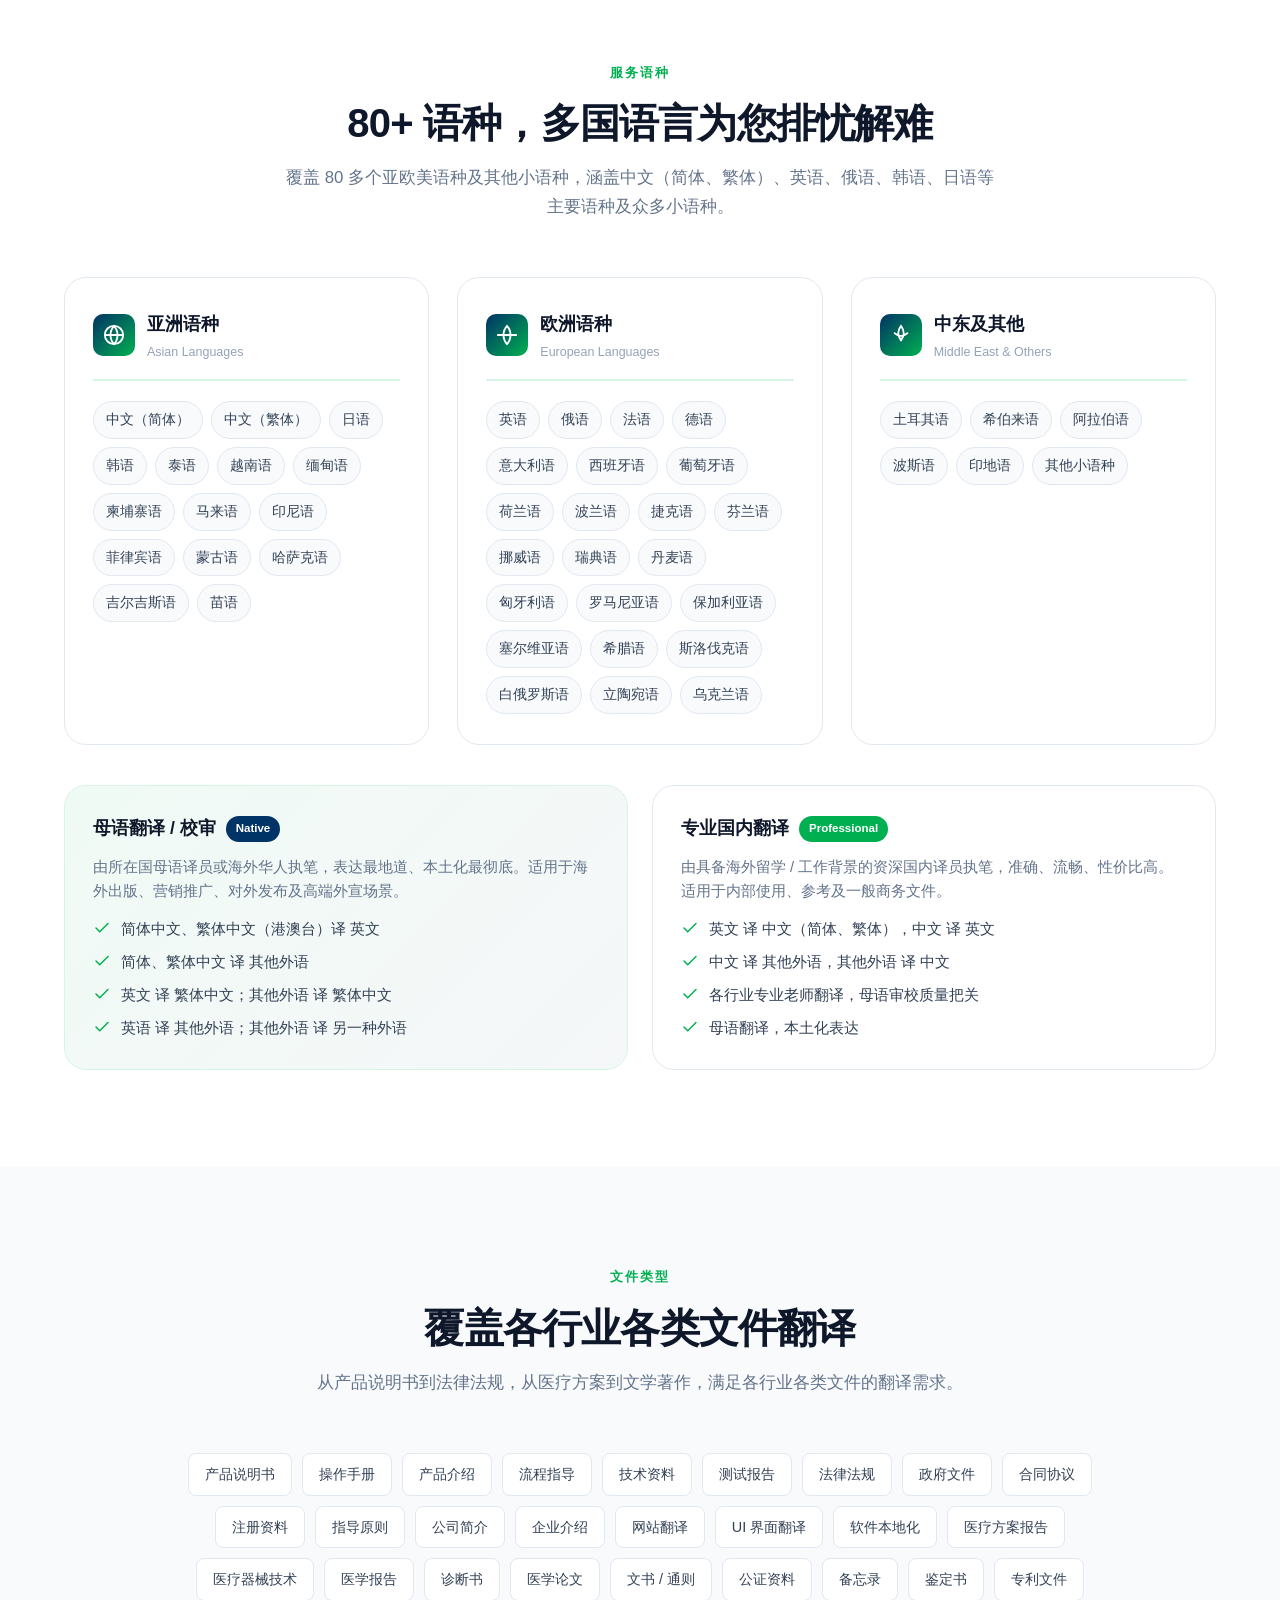
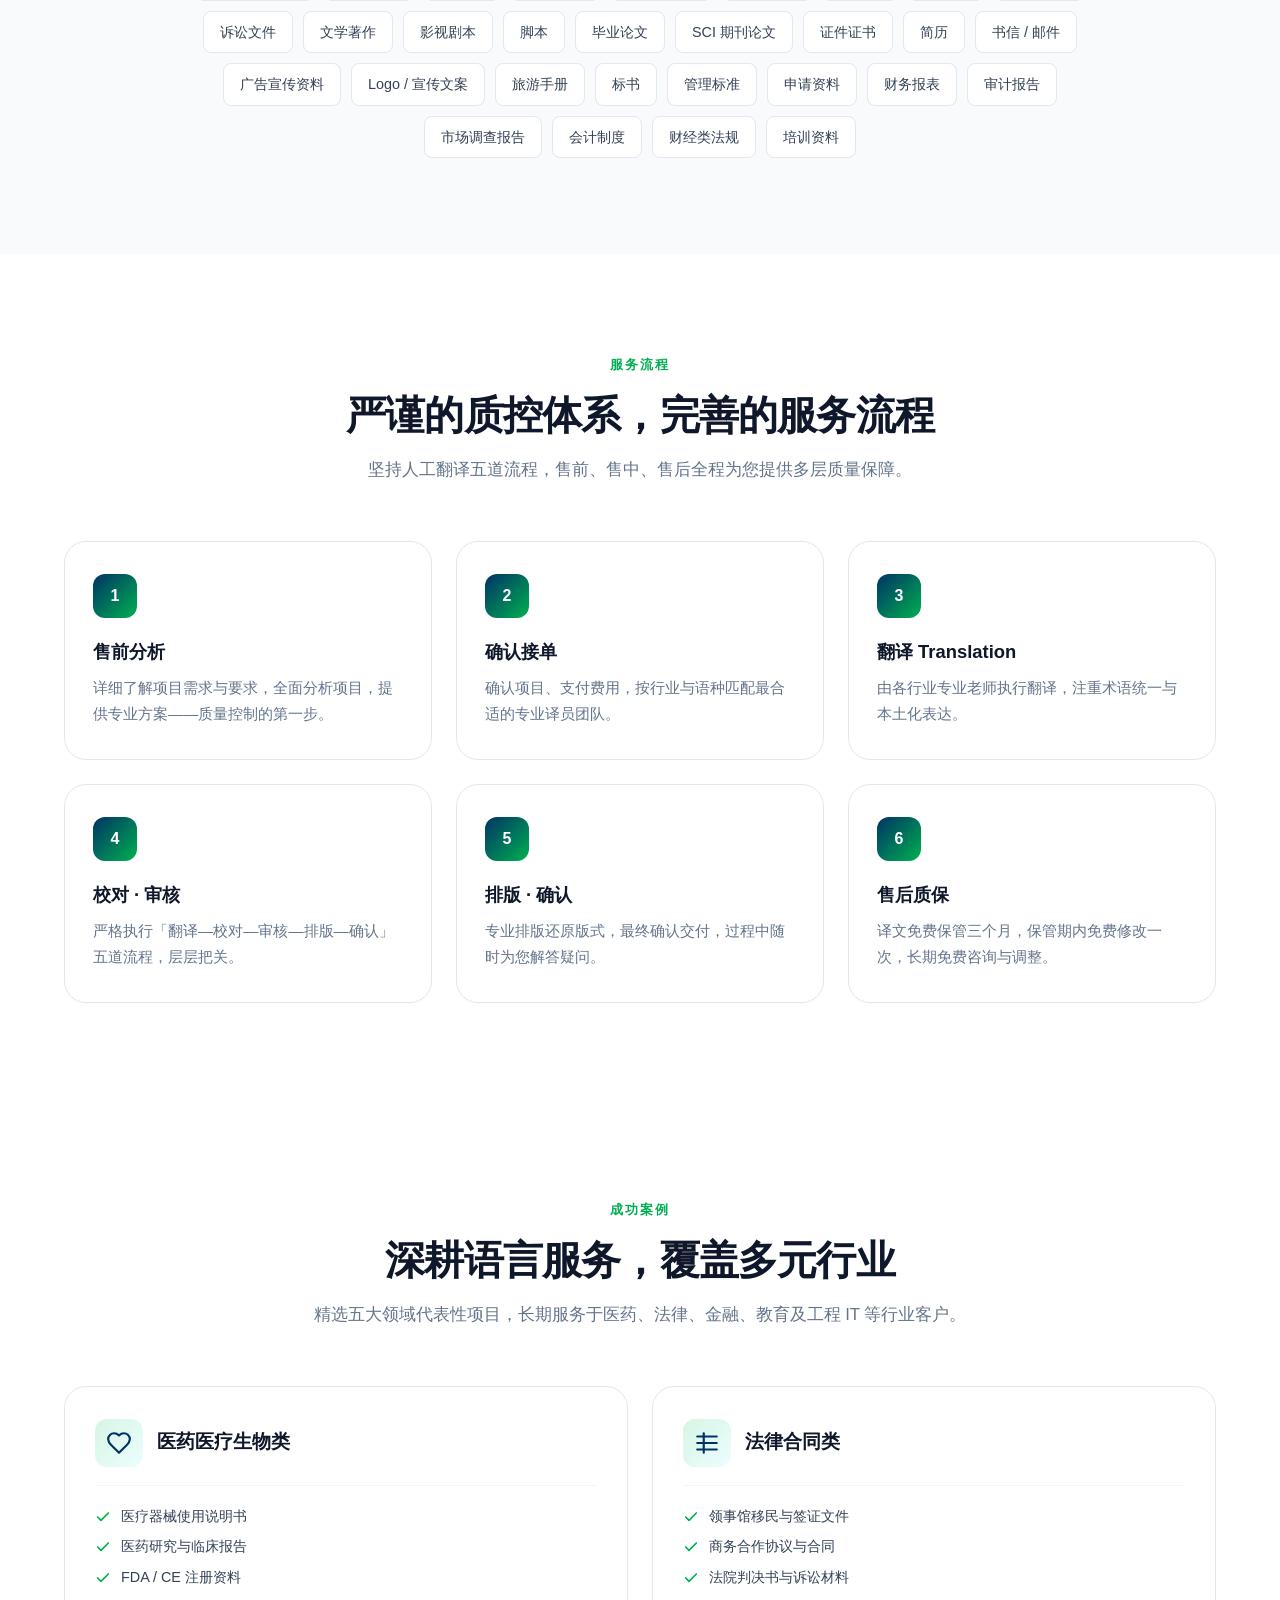
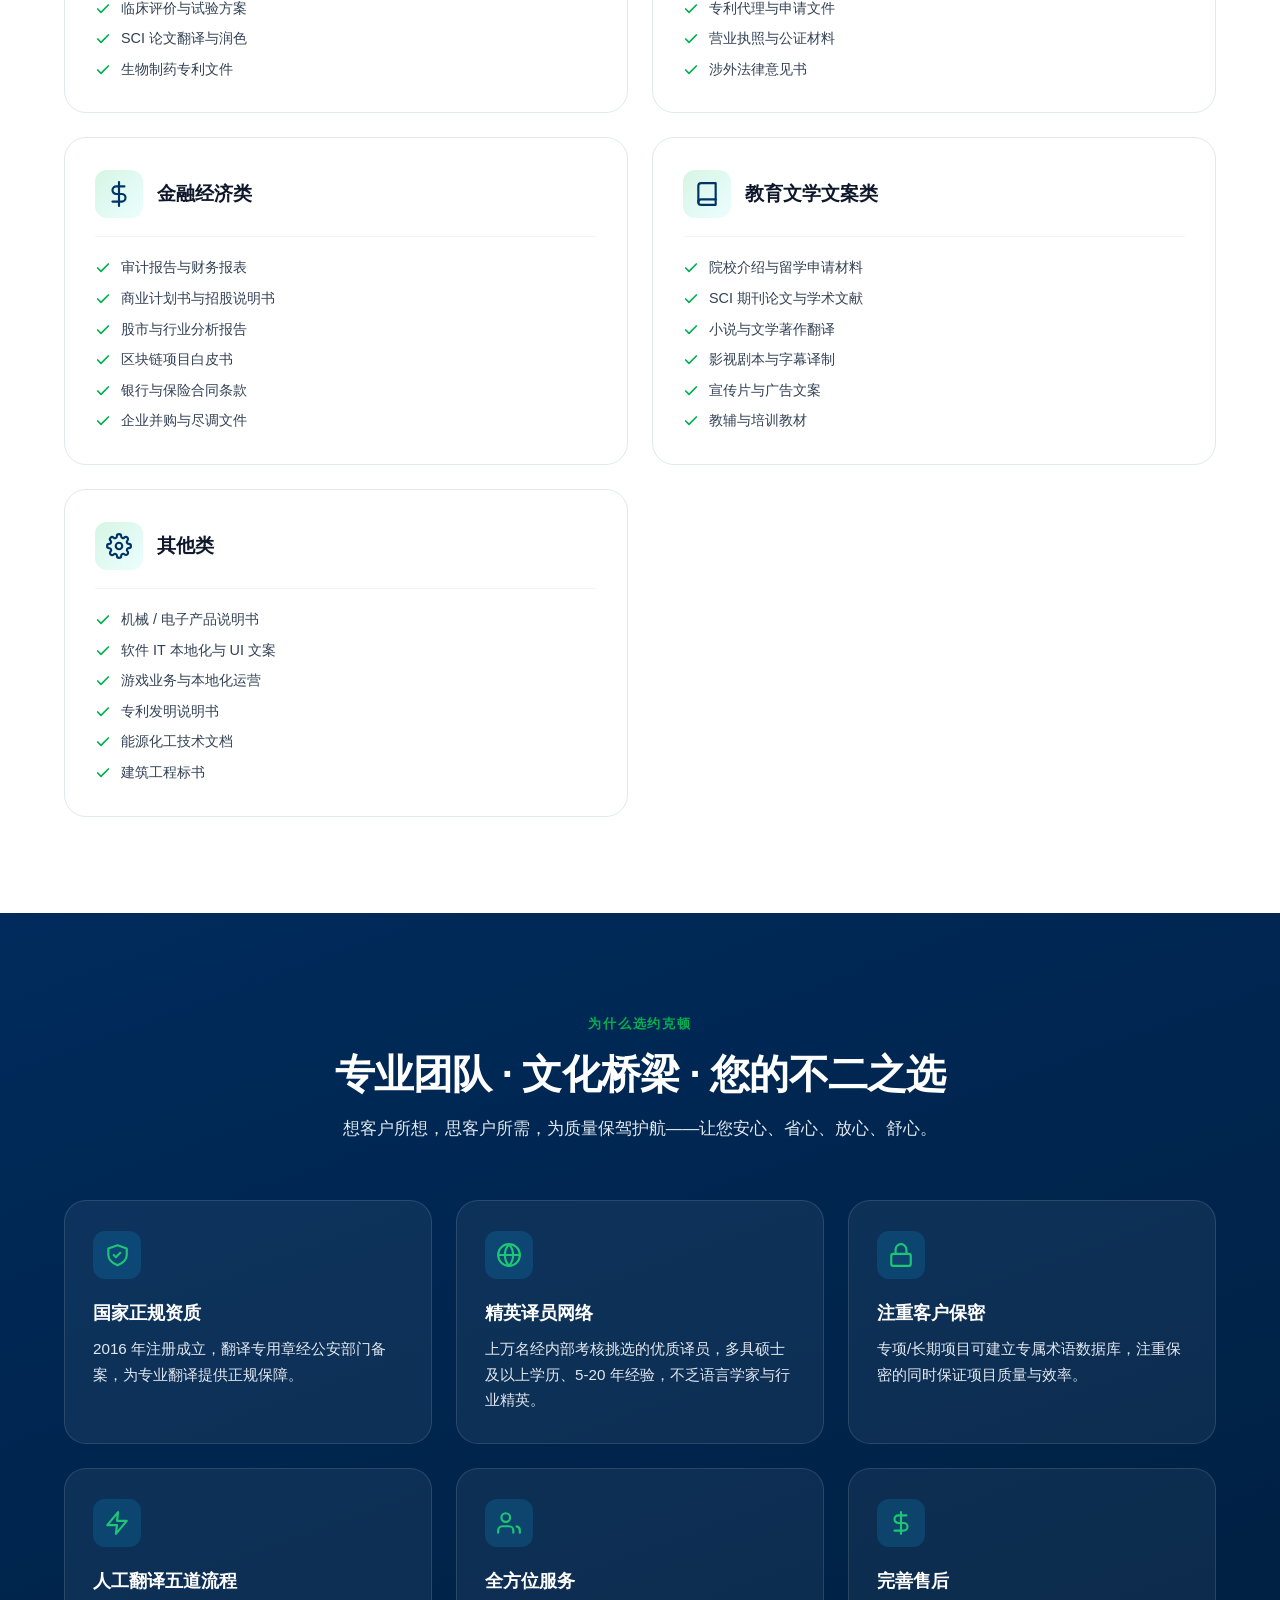
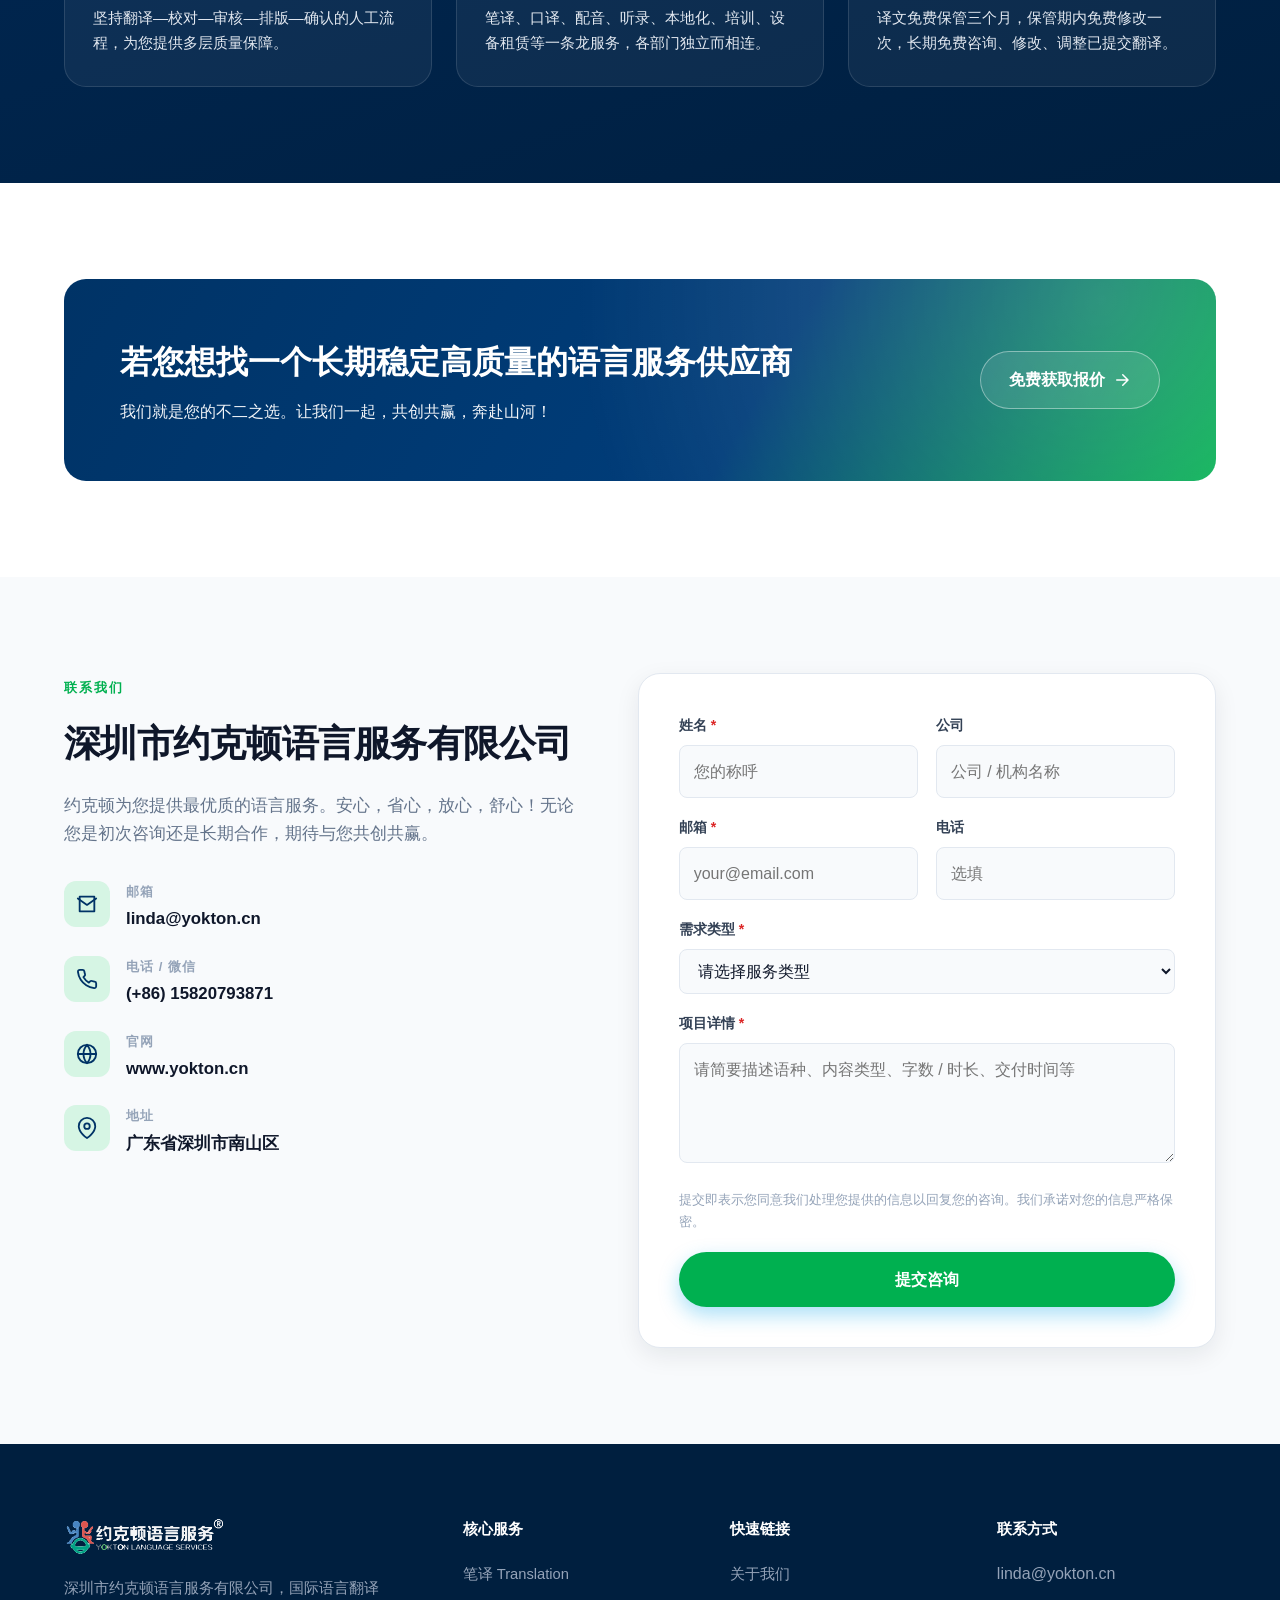
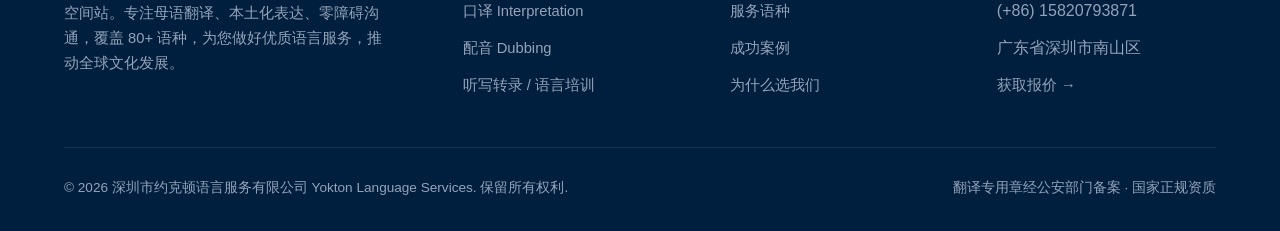
==== commit d601c301: "Restore standard top spacing above CTA banner The inline padding-top:0 made the banner sit flush aga" ====
--- a/index.html
+++ b/index.html
@@ -675,7 +675,7 @@
 </section>
 
 <!-- ============ CTA 横幅 ============ -->
-<section class="section" style="padding-top:0;">
+<section class="section">
   <div class="container">
     <div class="cta-banner reveal">
       <div>
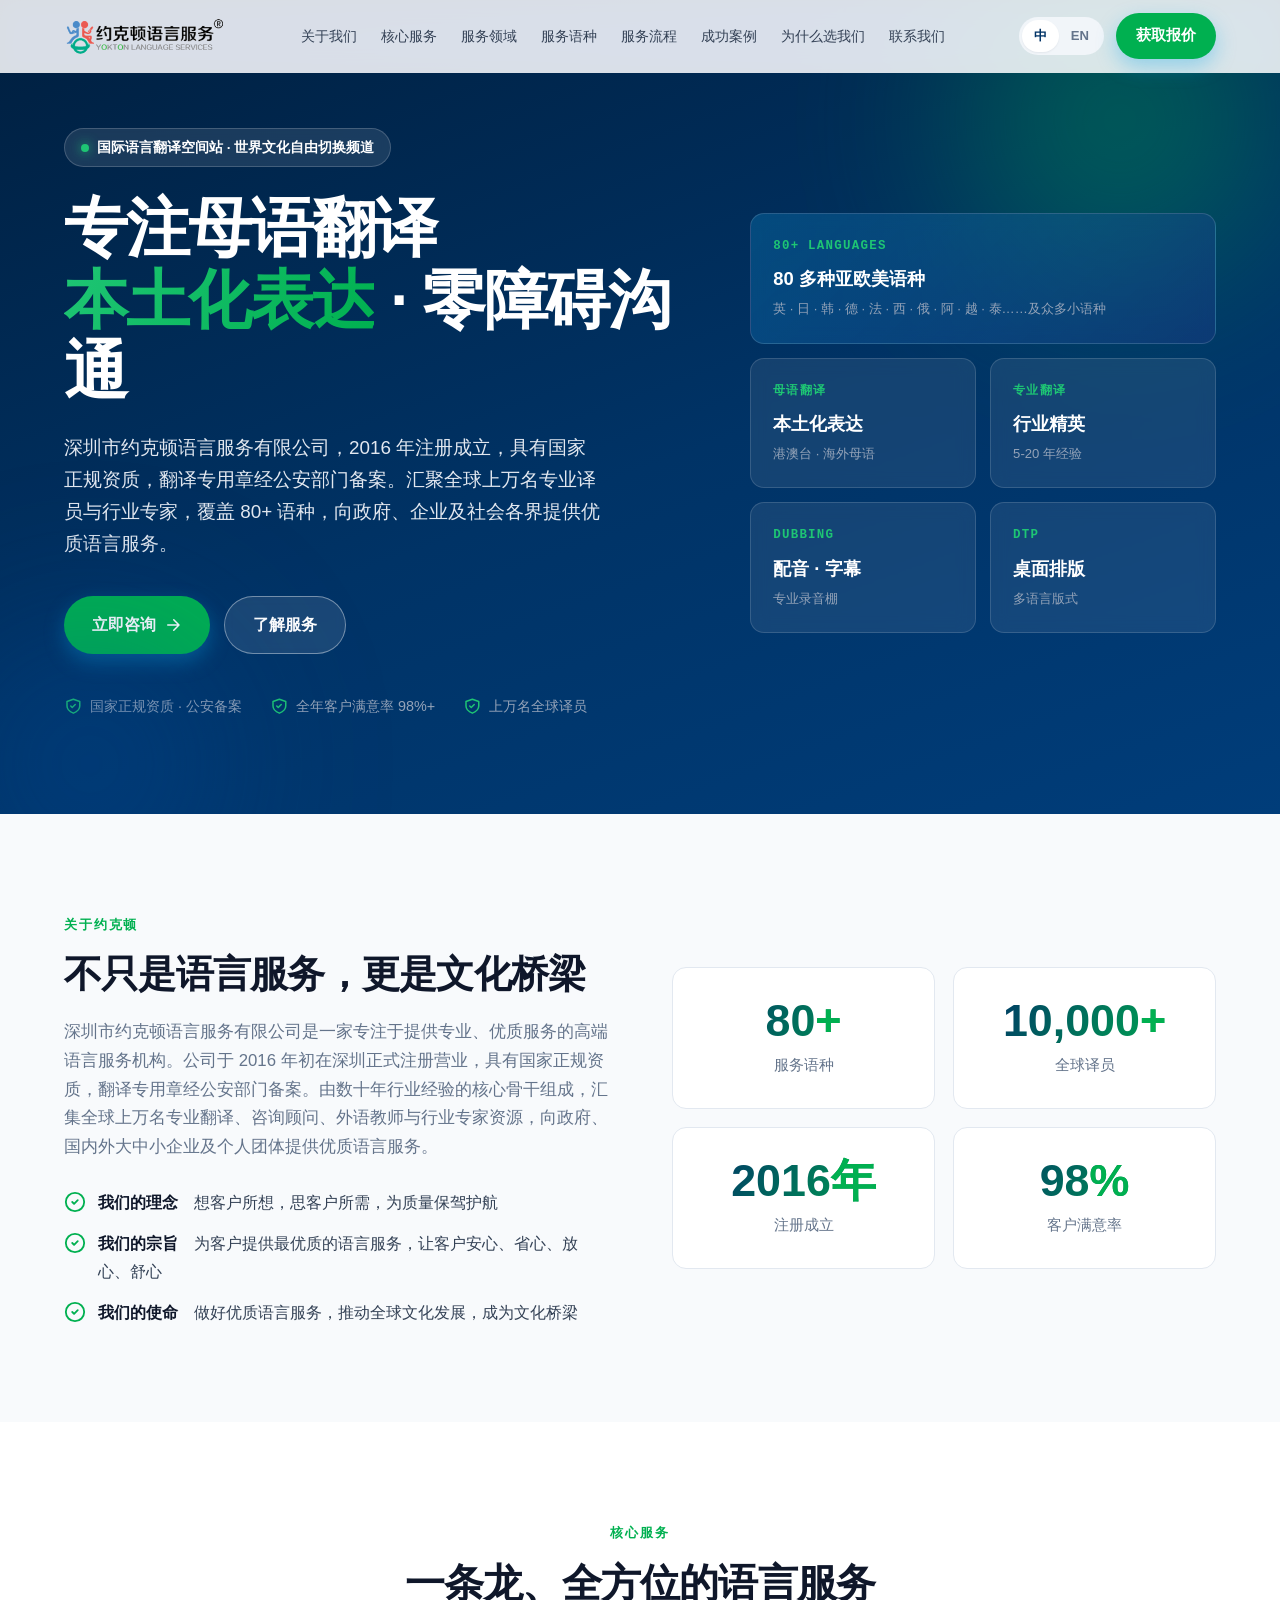
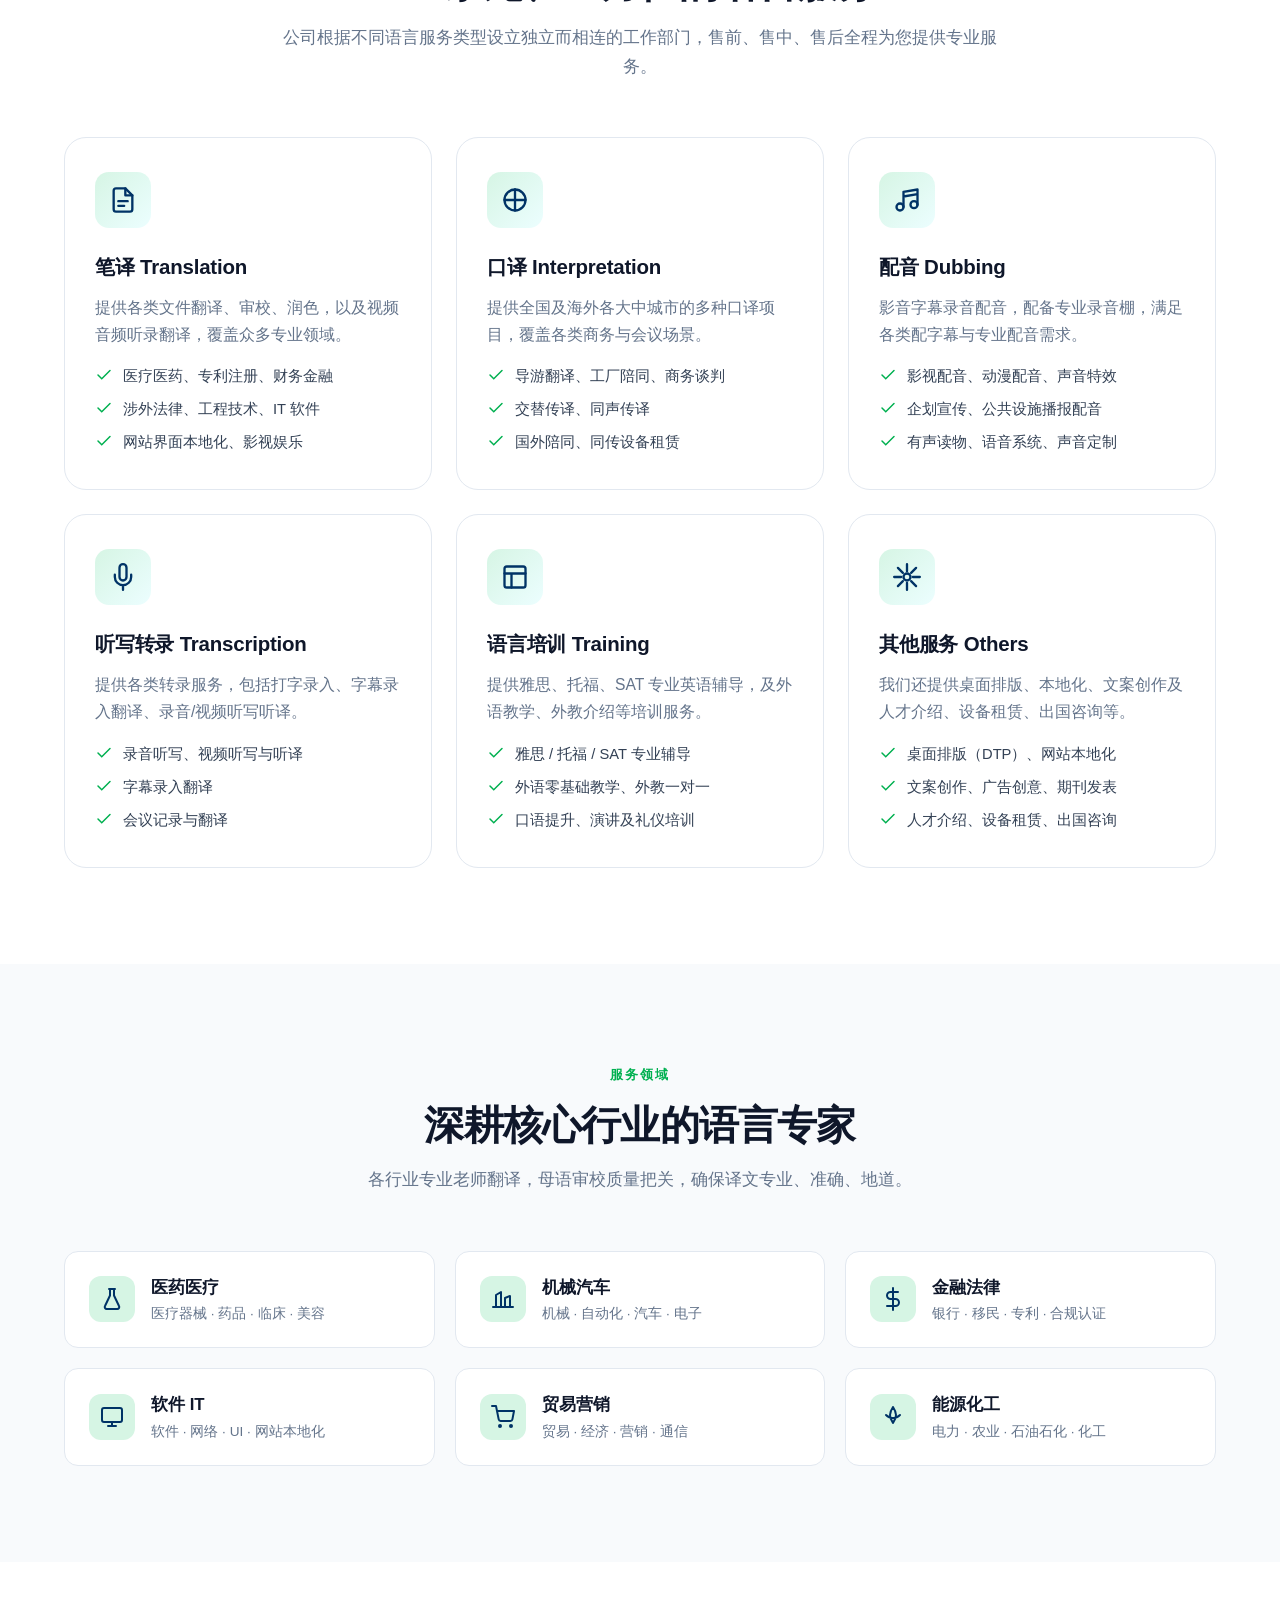
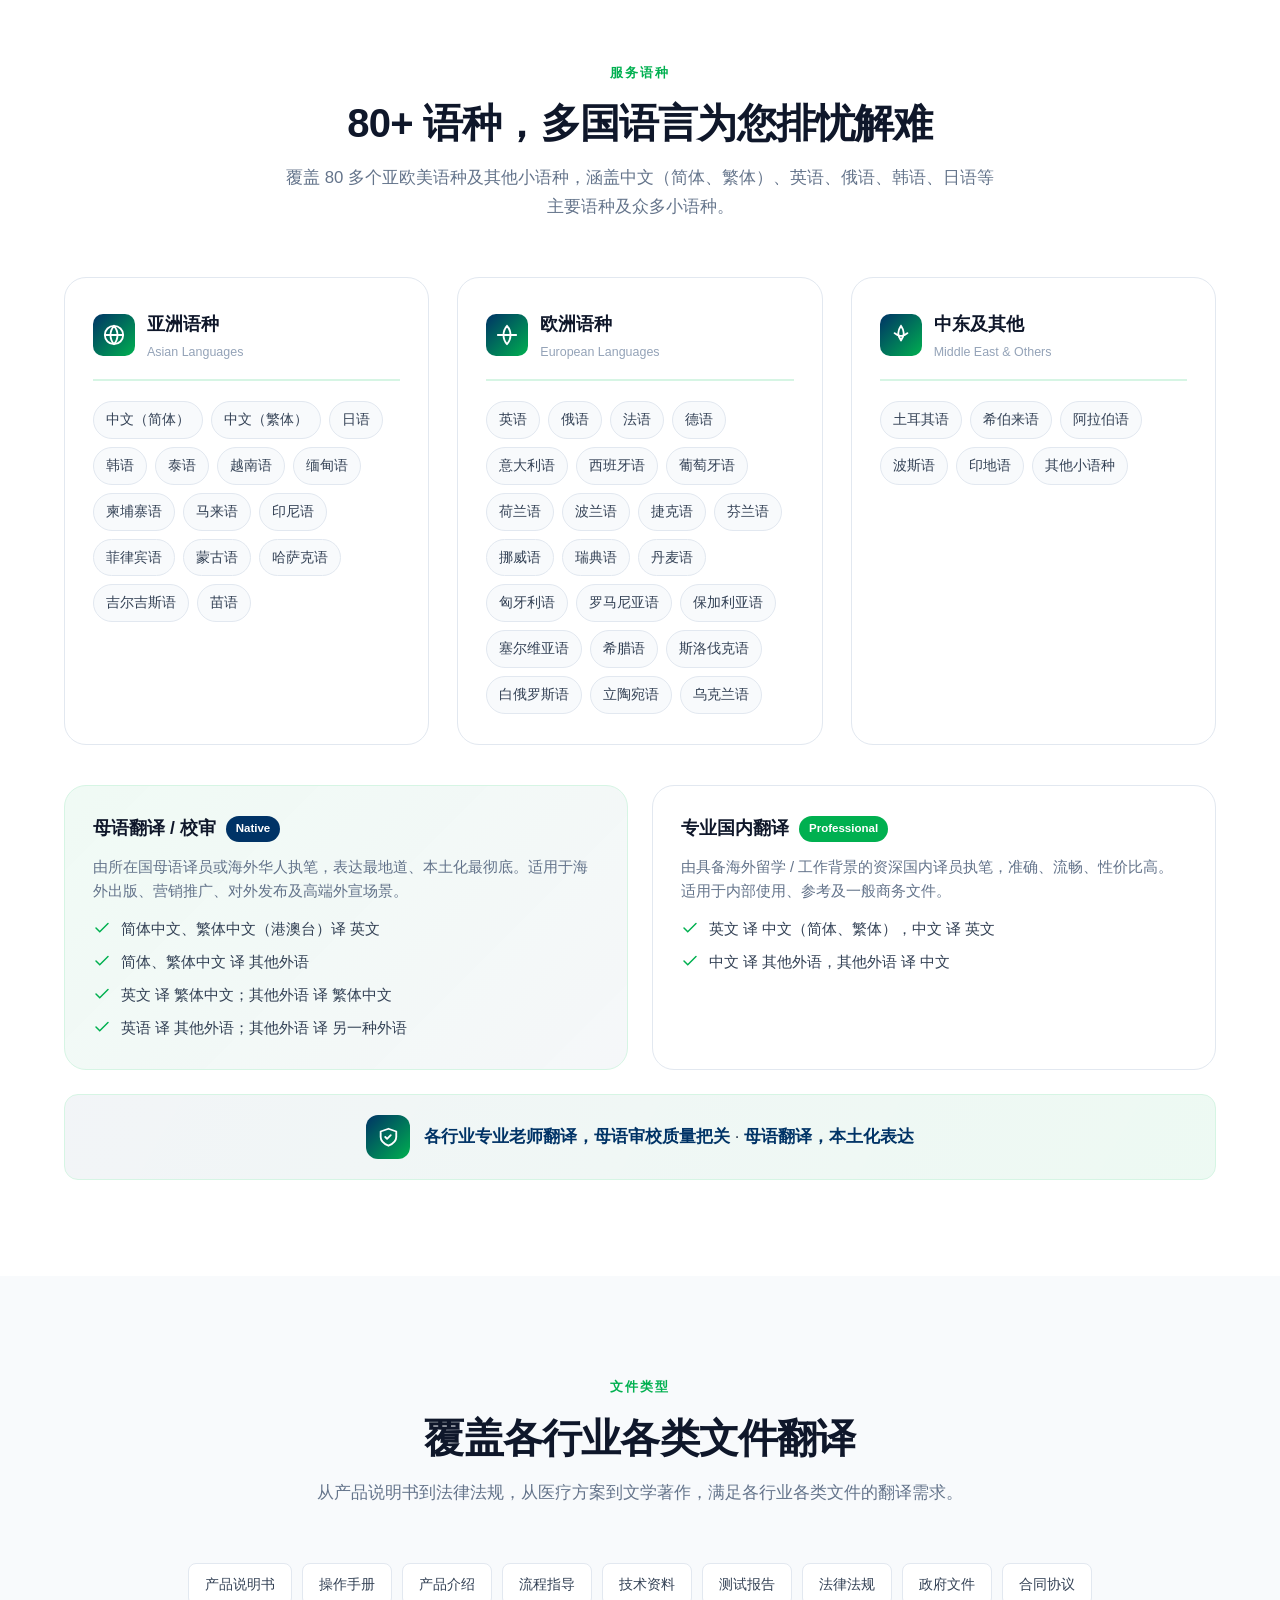
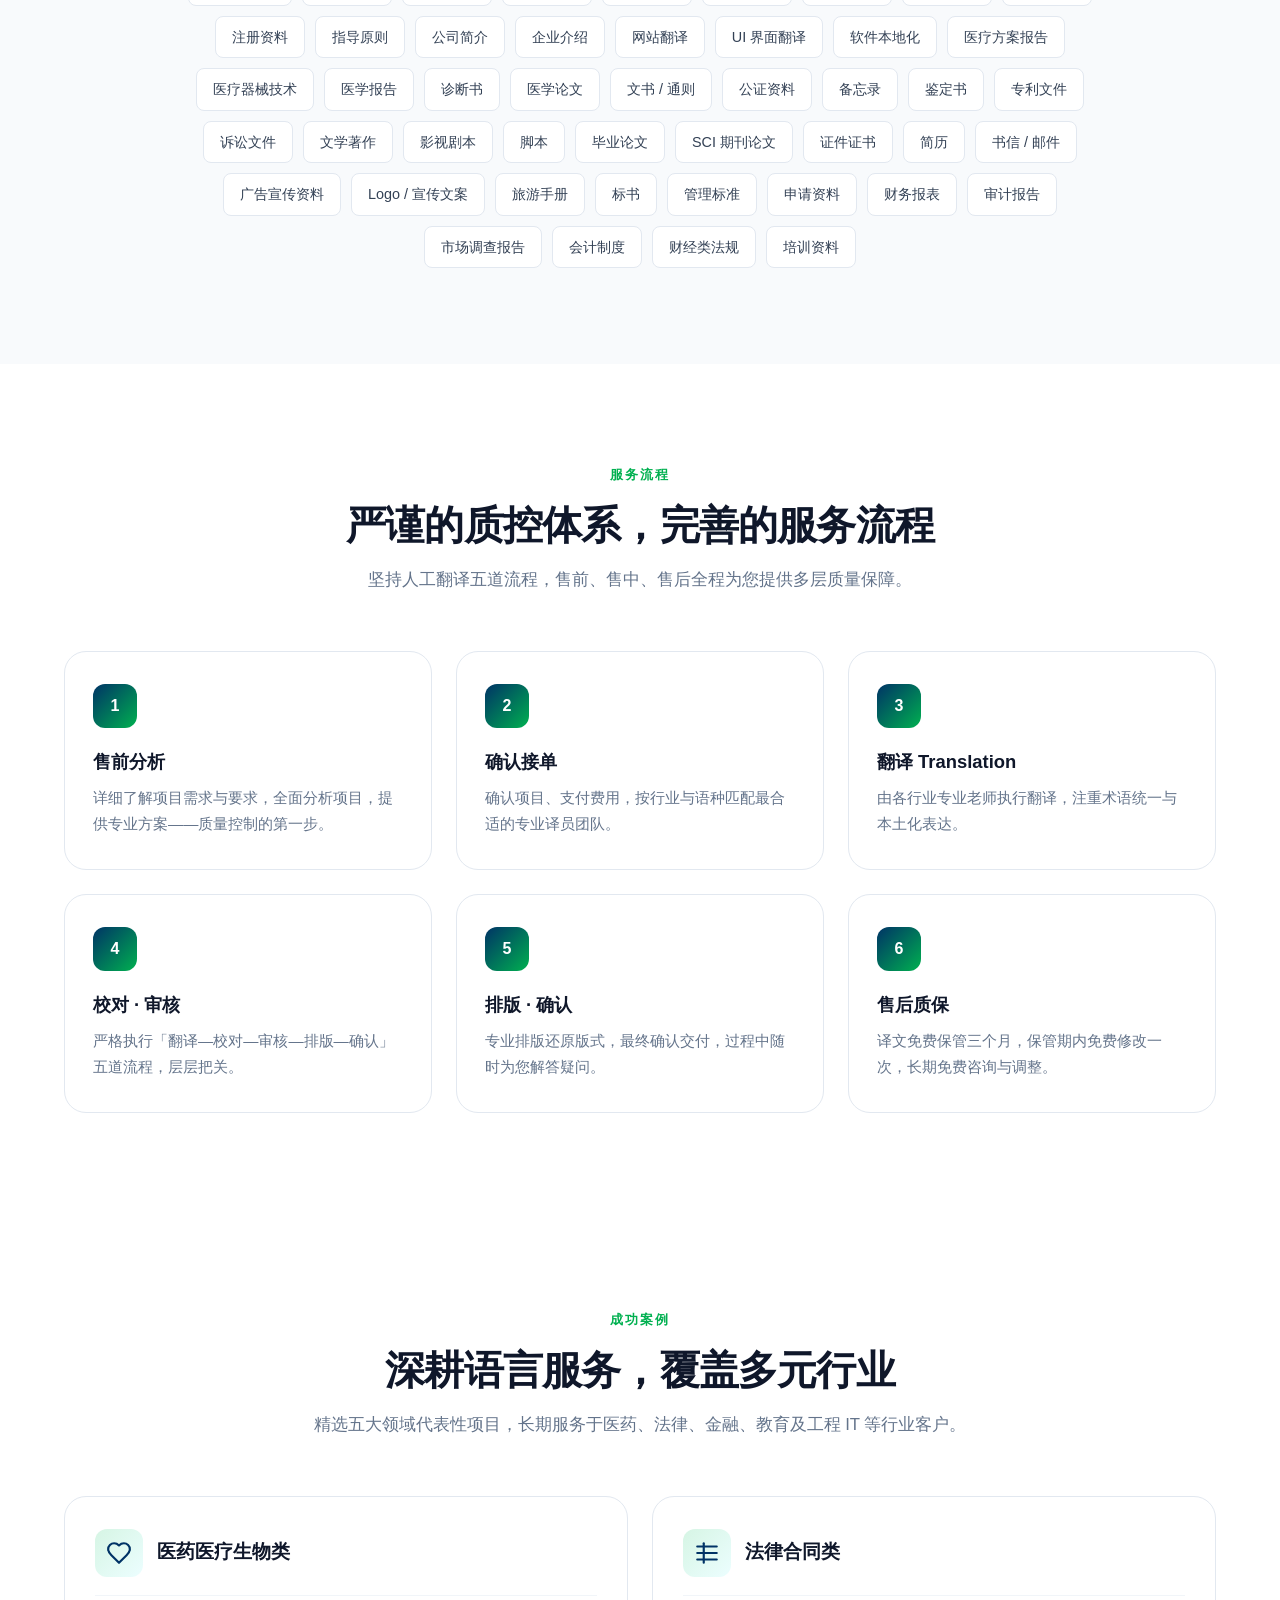
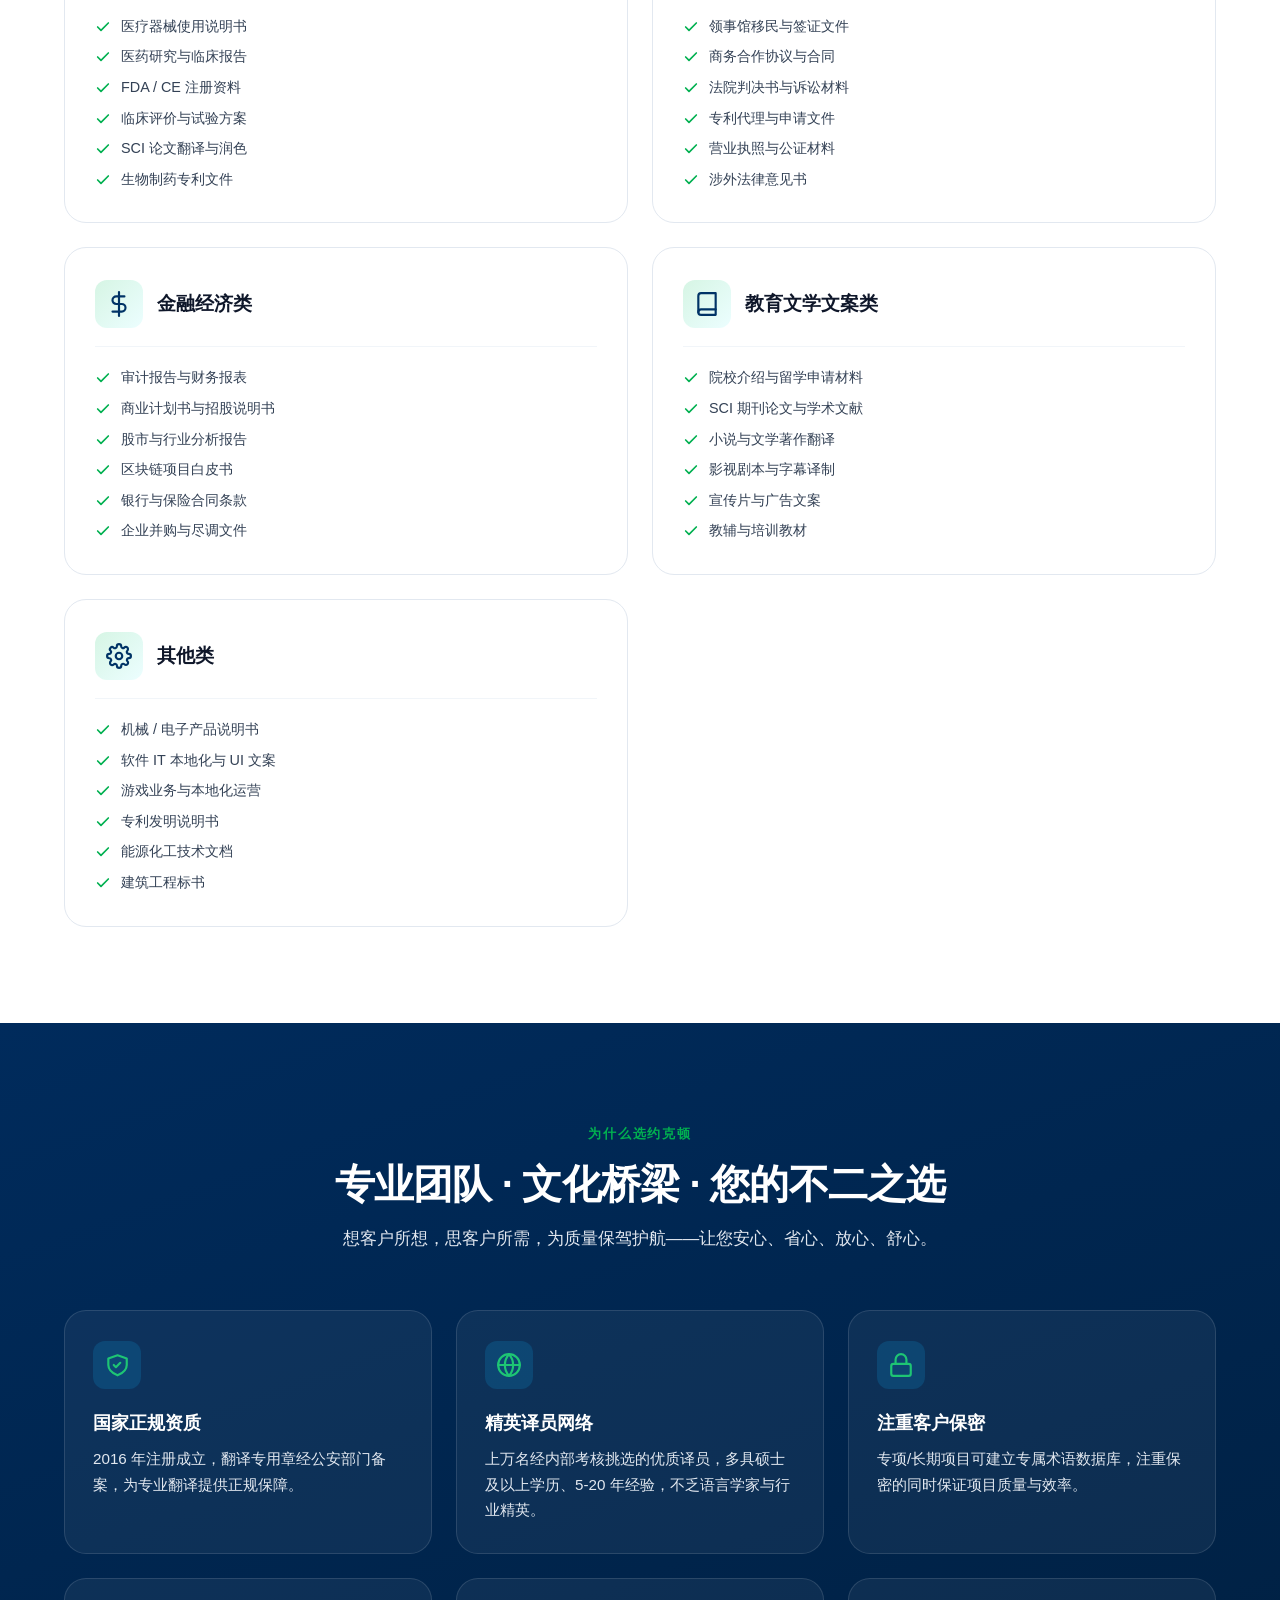
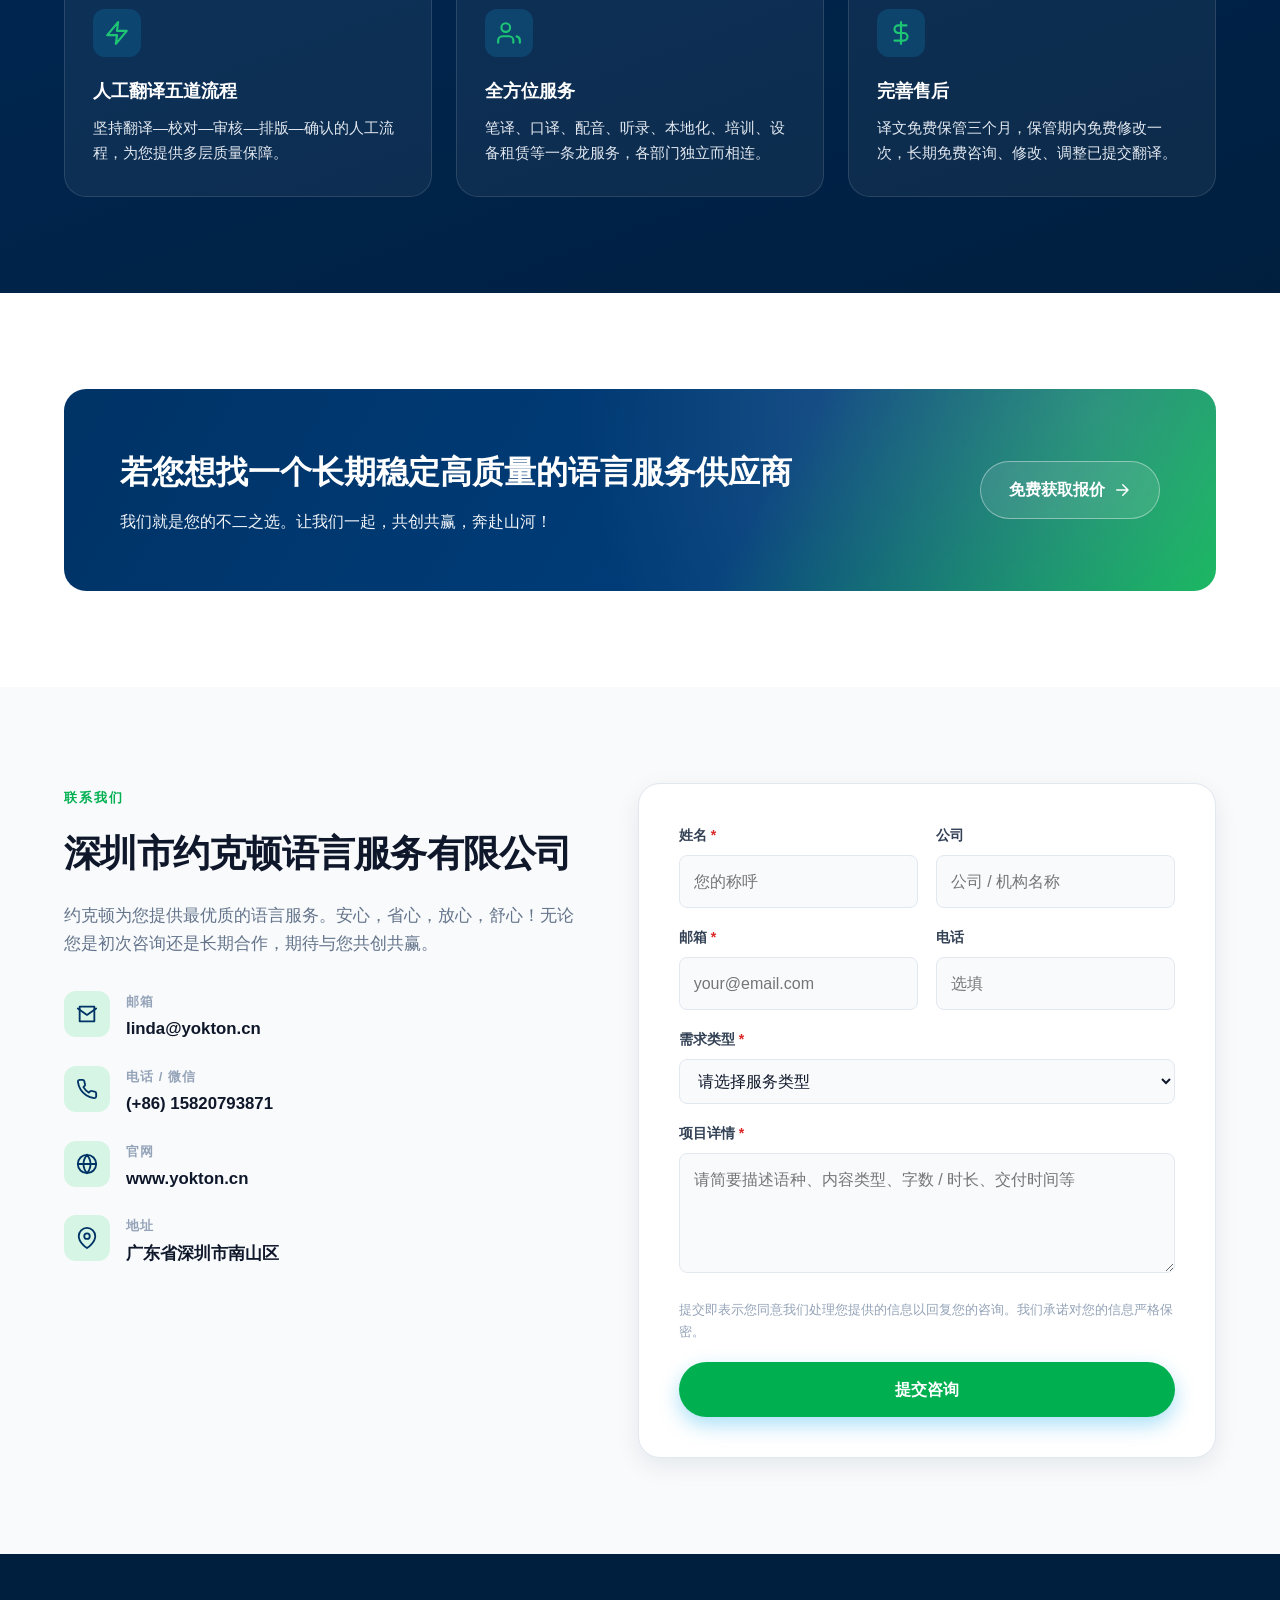
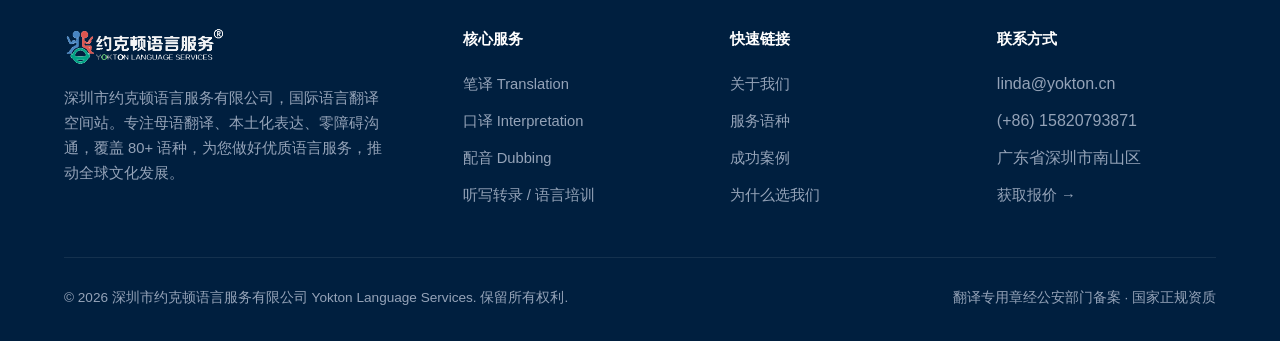
==== commit c668cdef: "Fix translate-types section: move summary lines out of Professional card The two closing statements " ====
--- a/index.html
+++ b/index.html
@@ -419,10 +419,15 @@
         <ul>
           <li><svg viewBox="0 0 24 24" fill="none" stroke="currentColor" stroke-width="2" stroke-linecap="round" width="18" height="18"><path d="M20 6L9 17l-5-5"/></svg> 英文 译 中文（简体、繁体），中文 译 英文</li>
           <li><svg viewBox="0 0 24 24" fill="none" stroke="currentColor" stroke-width="2" stroke-linecap="round" width="18" height="18"><path d="M20 6L9 17l-5-5"/></svg> 中文 译 其他外语，其他外语 译 中文</li>
-          <li><svg viewBox="0 0 24 24" fill="none" stroke="currentColor" stroke-width="2" stroke-linecap="round" width="18" height="18"><path d="M20 6L9 17l-5-5"/></svg> 各行业专业老师翻译，母语审校质量把关</li>
-          <li><svg viewBox="0 0 24 24" fill="none" stroke="currentColor" stroke-width="2" stroke-linecap="round" width="18" height="18"><path d="M20 6L9 17l-5-5"/></svg> 母语翻译，本土化表达</li>
-        </ul>
-      </div>
+        </ul>
+      </div>
+    </div>
+
+    <div class="translate-summary reveal" data-delay="2">
+      <span class="translate-summary-ico">
+        <svg viewBox="0 0 24 24" fill="none" stroke="currentColor" stroke-width="2" stroke-linecap="round" stroke-linejoin="round" width="22" height="22"><path d="M9 12l2 2 4-4"/><path d="M21 12c0 5-3.5 7.5-8.5 9.5C7.5 19.5 4 17 4 12V6l8.5-3L21 6z"/></svg>
+      </span>
+      <p><strong>各行业专业老师翻译，母语审校质量把关</strong> · <strong>母语翻译，本土化表达</strong></p>
     </div>
   </div>
 </section>
--- a/css/style.css
+++ b/css/style.css
@@ -686,6 +686,31 @@
 .translate-type ul { display: grid; gap: 8px; }
 .translate-type li { display: flex; gap: 10px; align-items: flex-start; font-size: 0.92rem; color: var(--ink-700); }
 .translate-type li svg { width: 18px; height: 18px; color: var(--cyan-500); flex-shrink: 0; margin-top: 2px; }
+
+/* 笔译总结语条 */
+.translate-summary {
+  margin-top: 24px;
+  display: flex;
+  align-items: center;
+  justify-content: center;
+  gap: 14px;
+  padding: 20px 32px;
+  border-radius: var(--radius);
+  background: linear-gradient(120deg, rgba(0, 51, 102, 0.05), rgba(0, 176, 80, 0.07));
+  border: 1px solid var(--cyan-100);
+  text-align: center;
+}
+.translate-summary-ico {
+  width: 44px; height: 44px;
+  display: grid; place-items: center;
+  border-radius: 12px;
+  background: linear-gradient(135deg, var(--navy-700), var(--cyan-500));
+  color: var(--white);
+  flex-shrink: 0;
+}
+.translate-summary-ico svg { width: 22px; height: 22px; }
+.translate-summary p { font-size: 1.05rem; color: var(--ink-700); line-height: 1.7; }
+.translate-summary p strong { color: var(--navy-700); }
 
 /* ============================================================
    文件类型标签云
@@ -813,6 +838,8 @@
 
   .form-card { padding: 26px 22px; }
   .form-row { grid-template-columns: 1fr; }
+
+  .translate-summary { flex-direction: column; gap: 10px; padding: 20px; }
 }
 
 @media (max-width: 560px) {
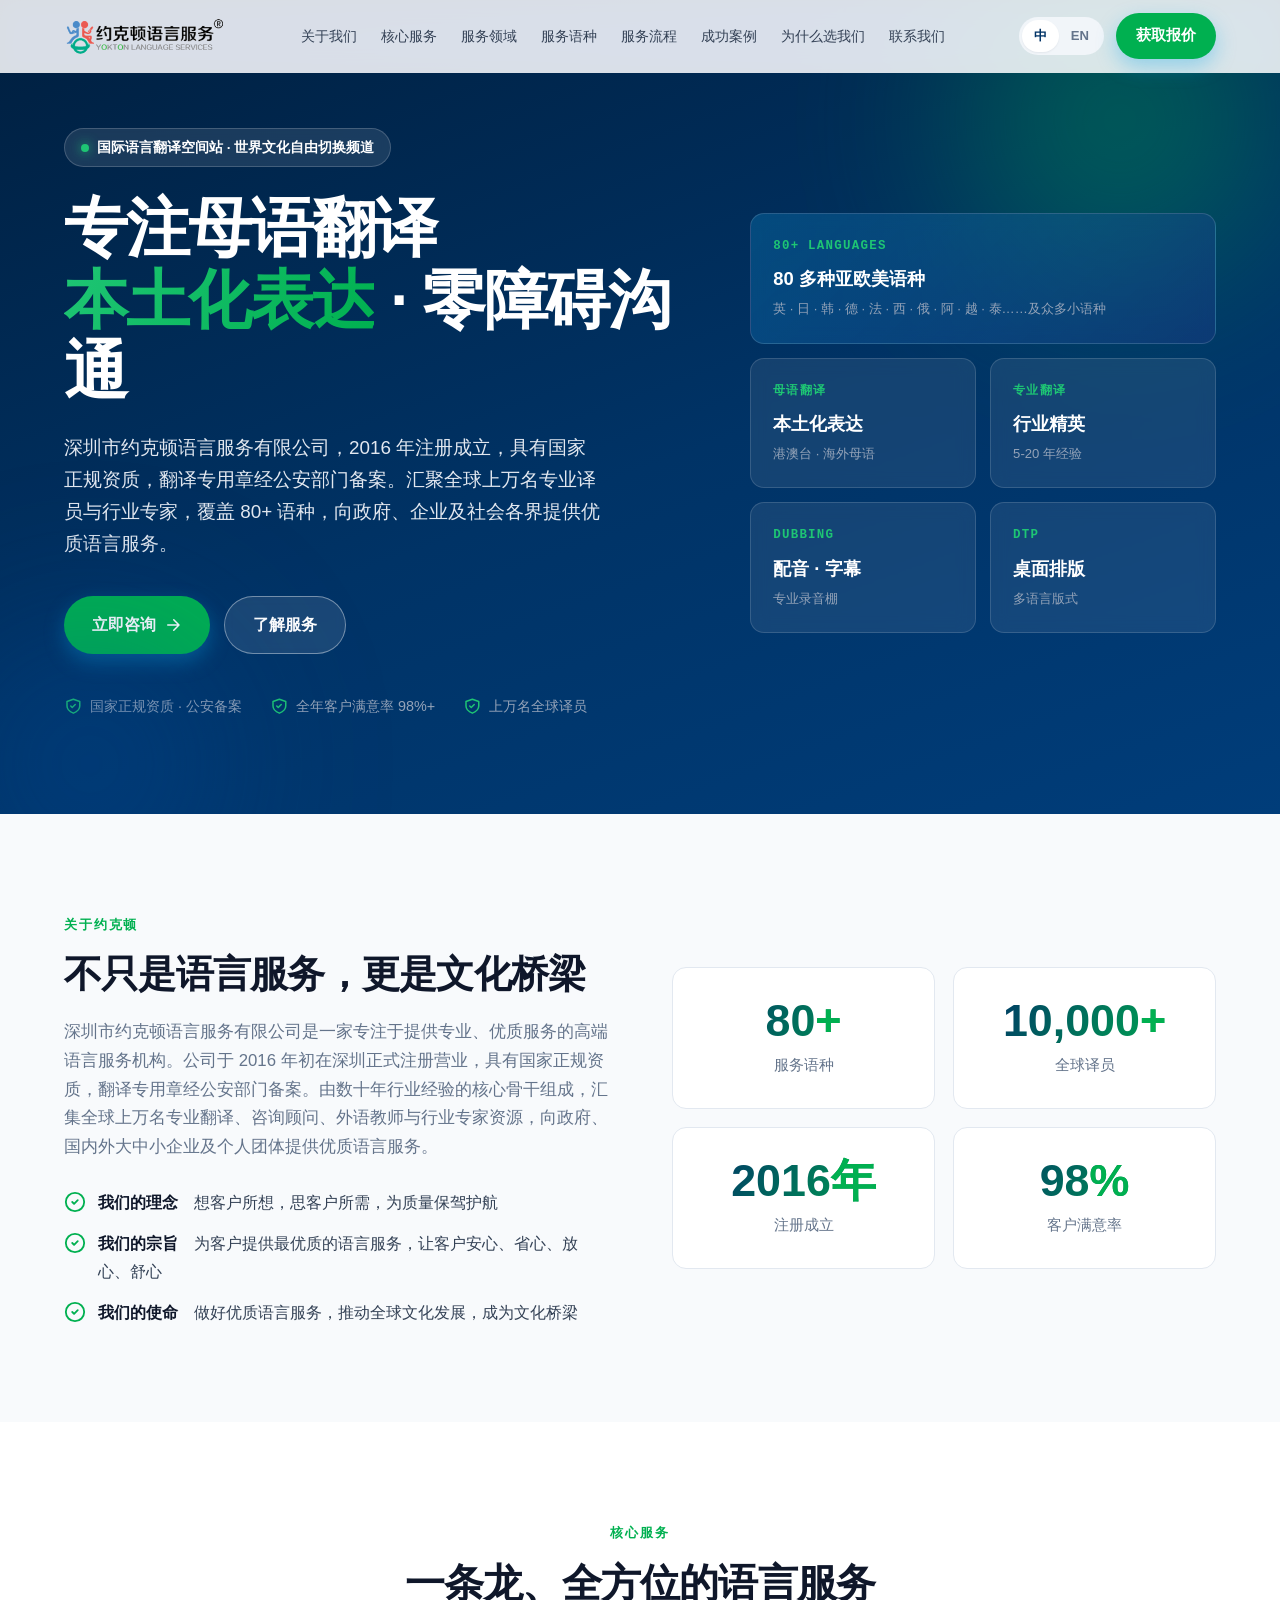
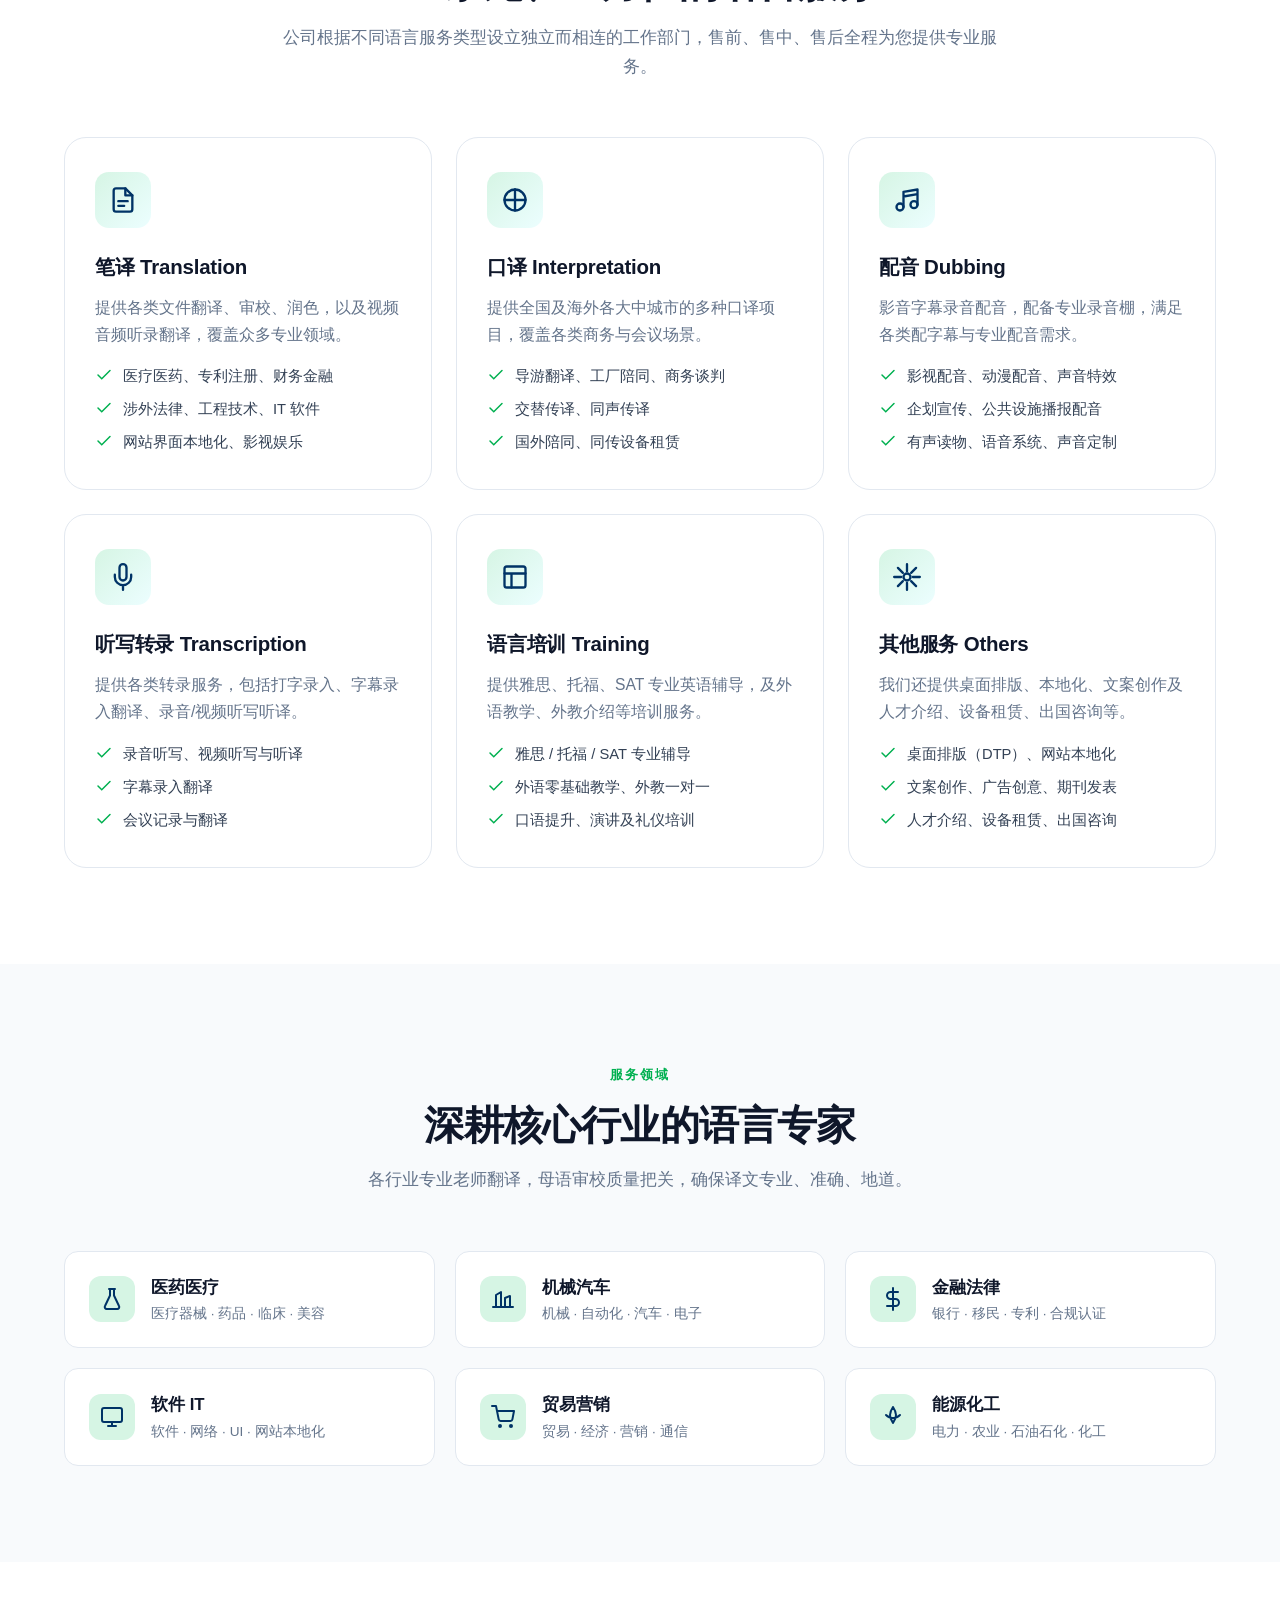
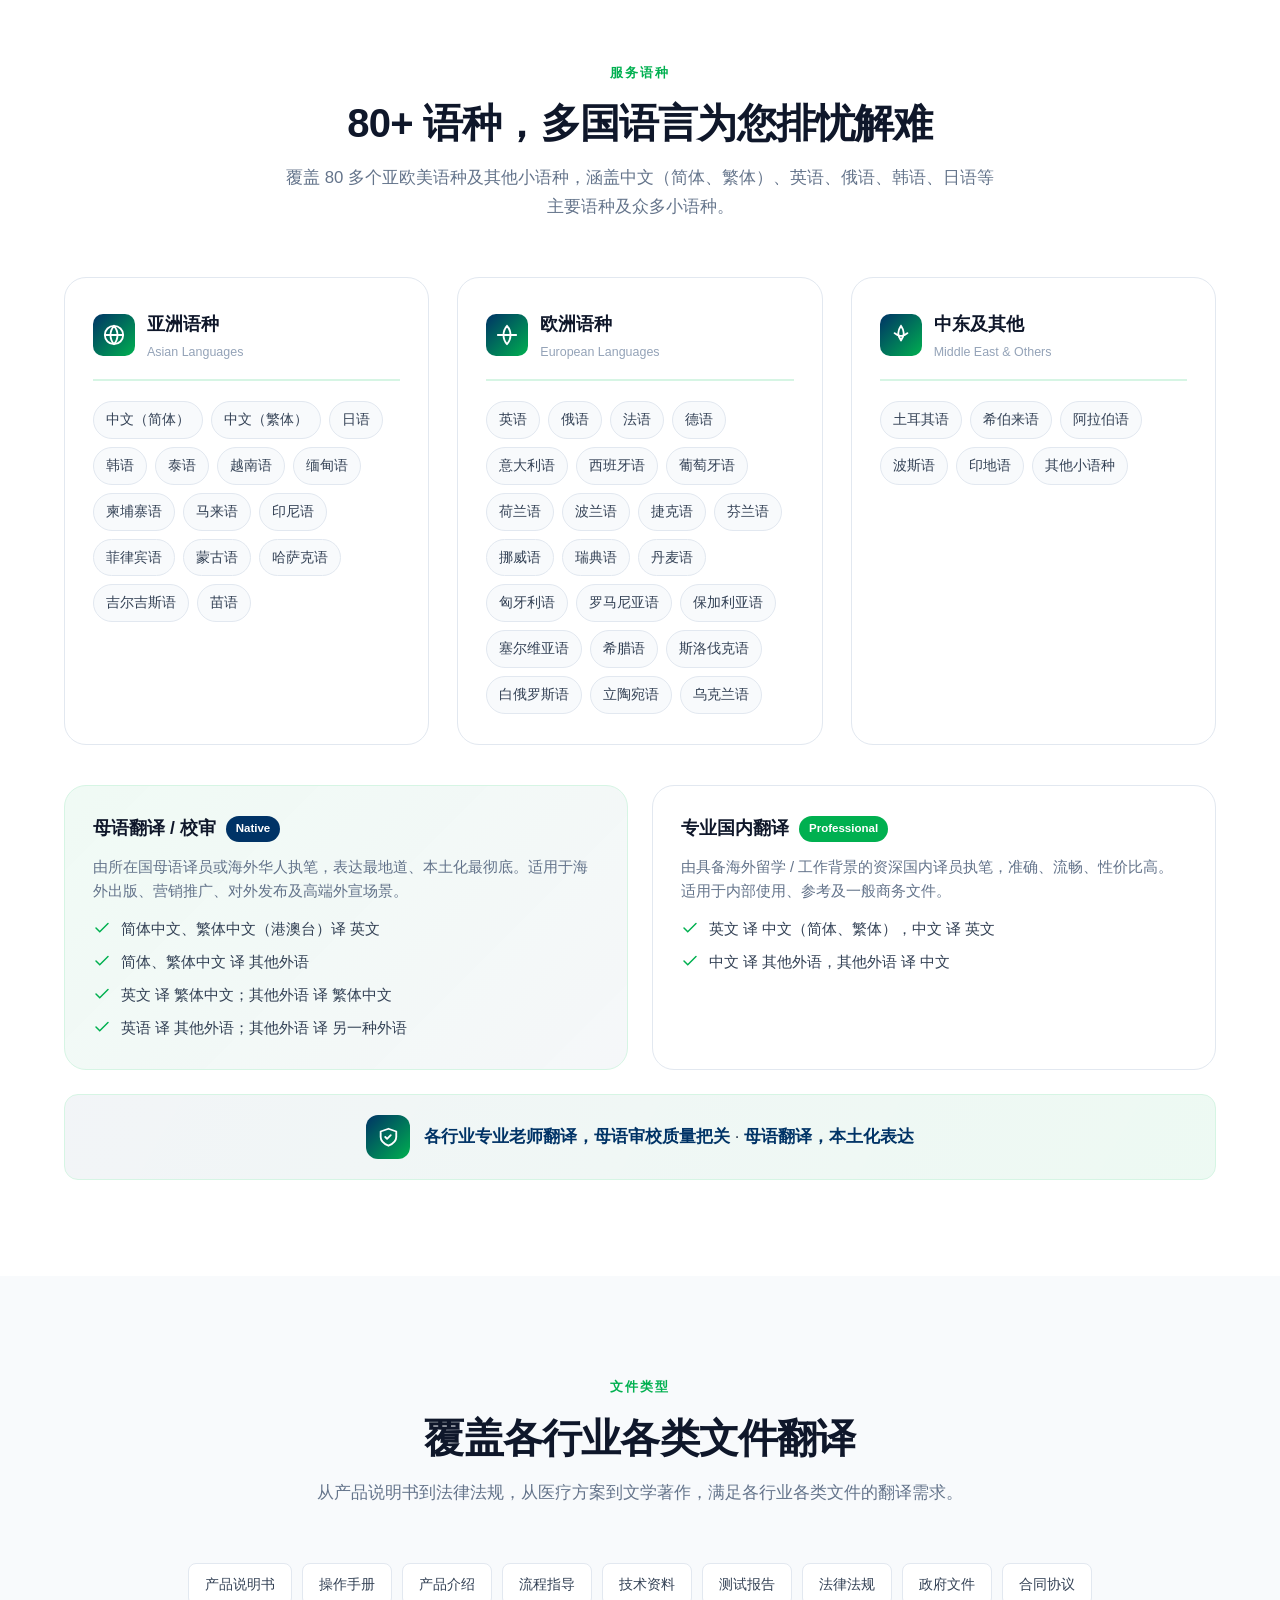
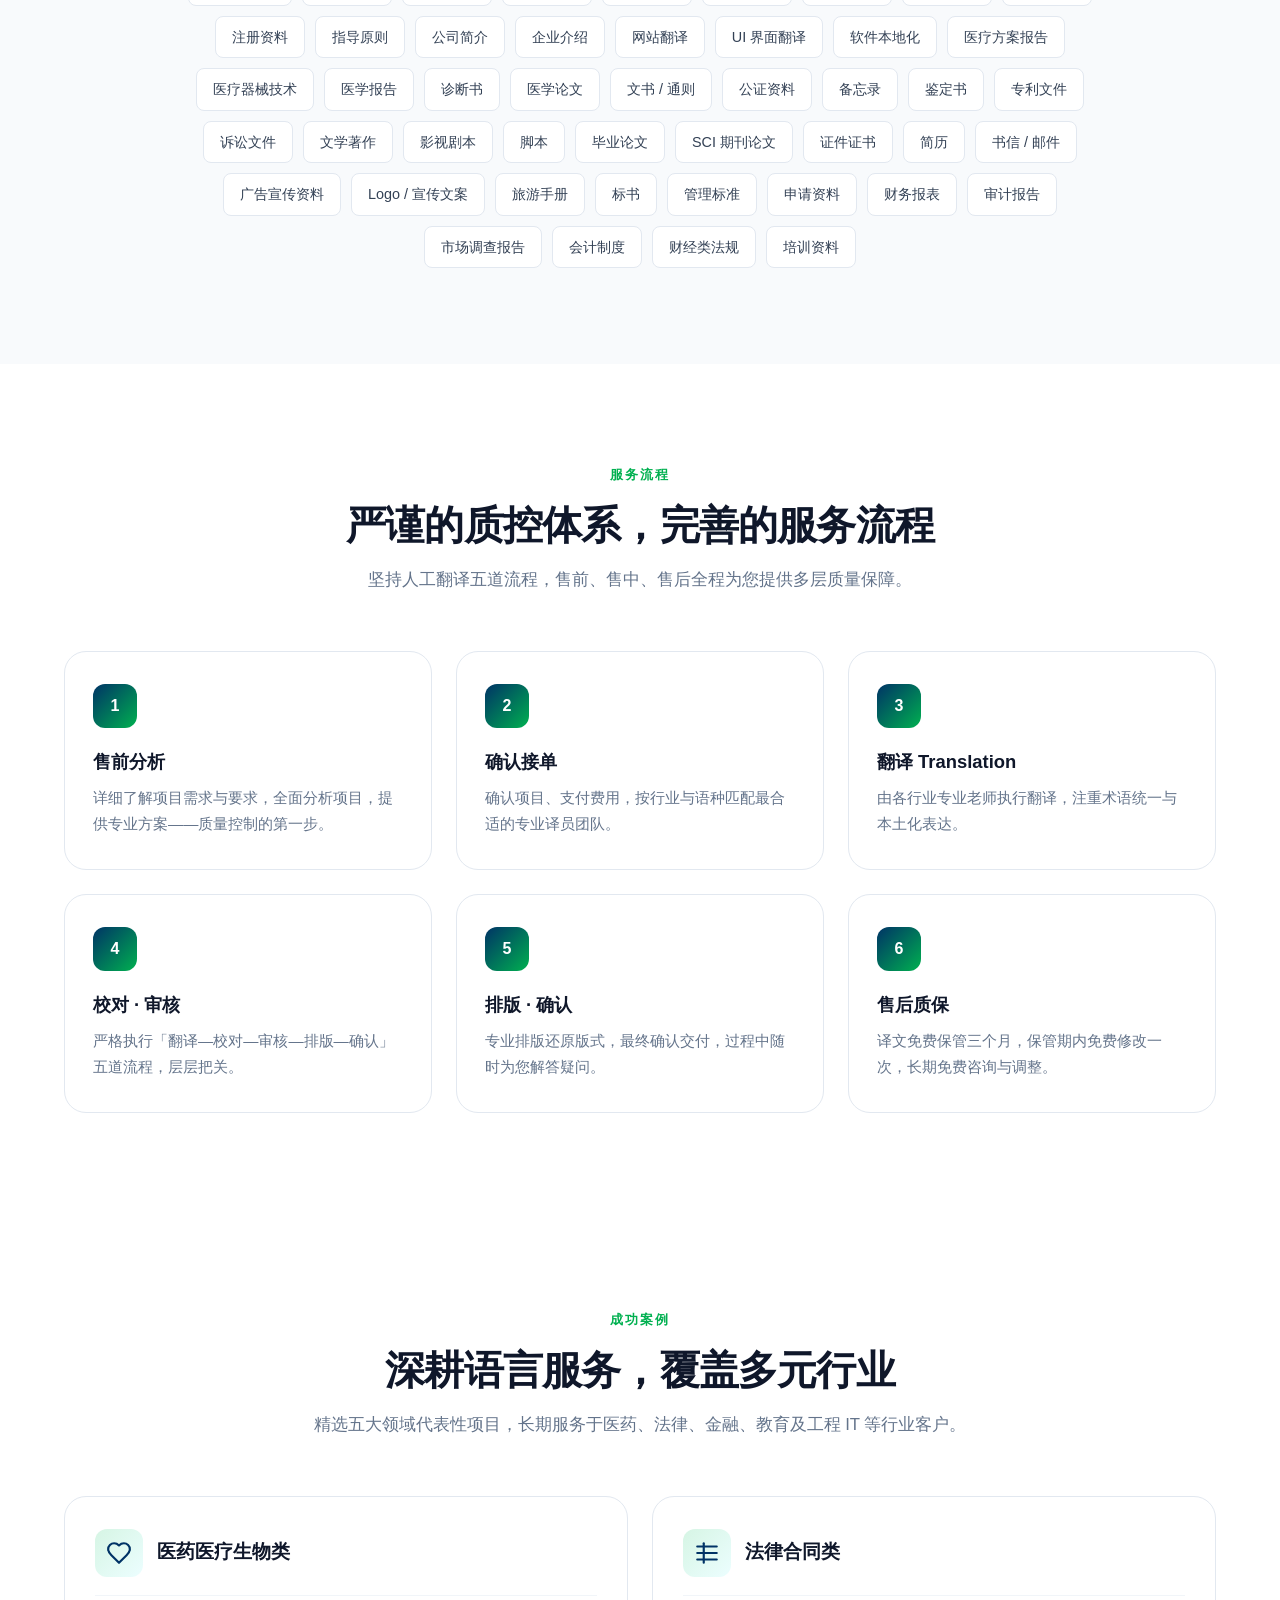
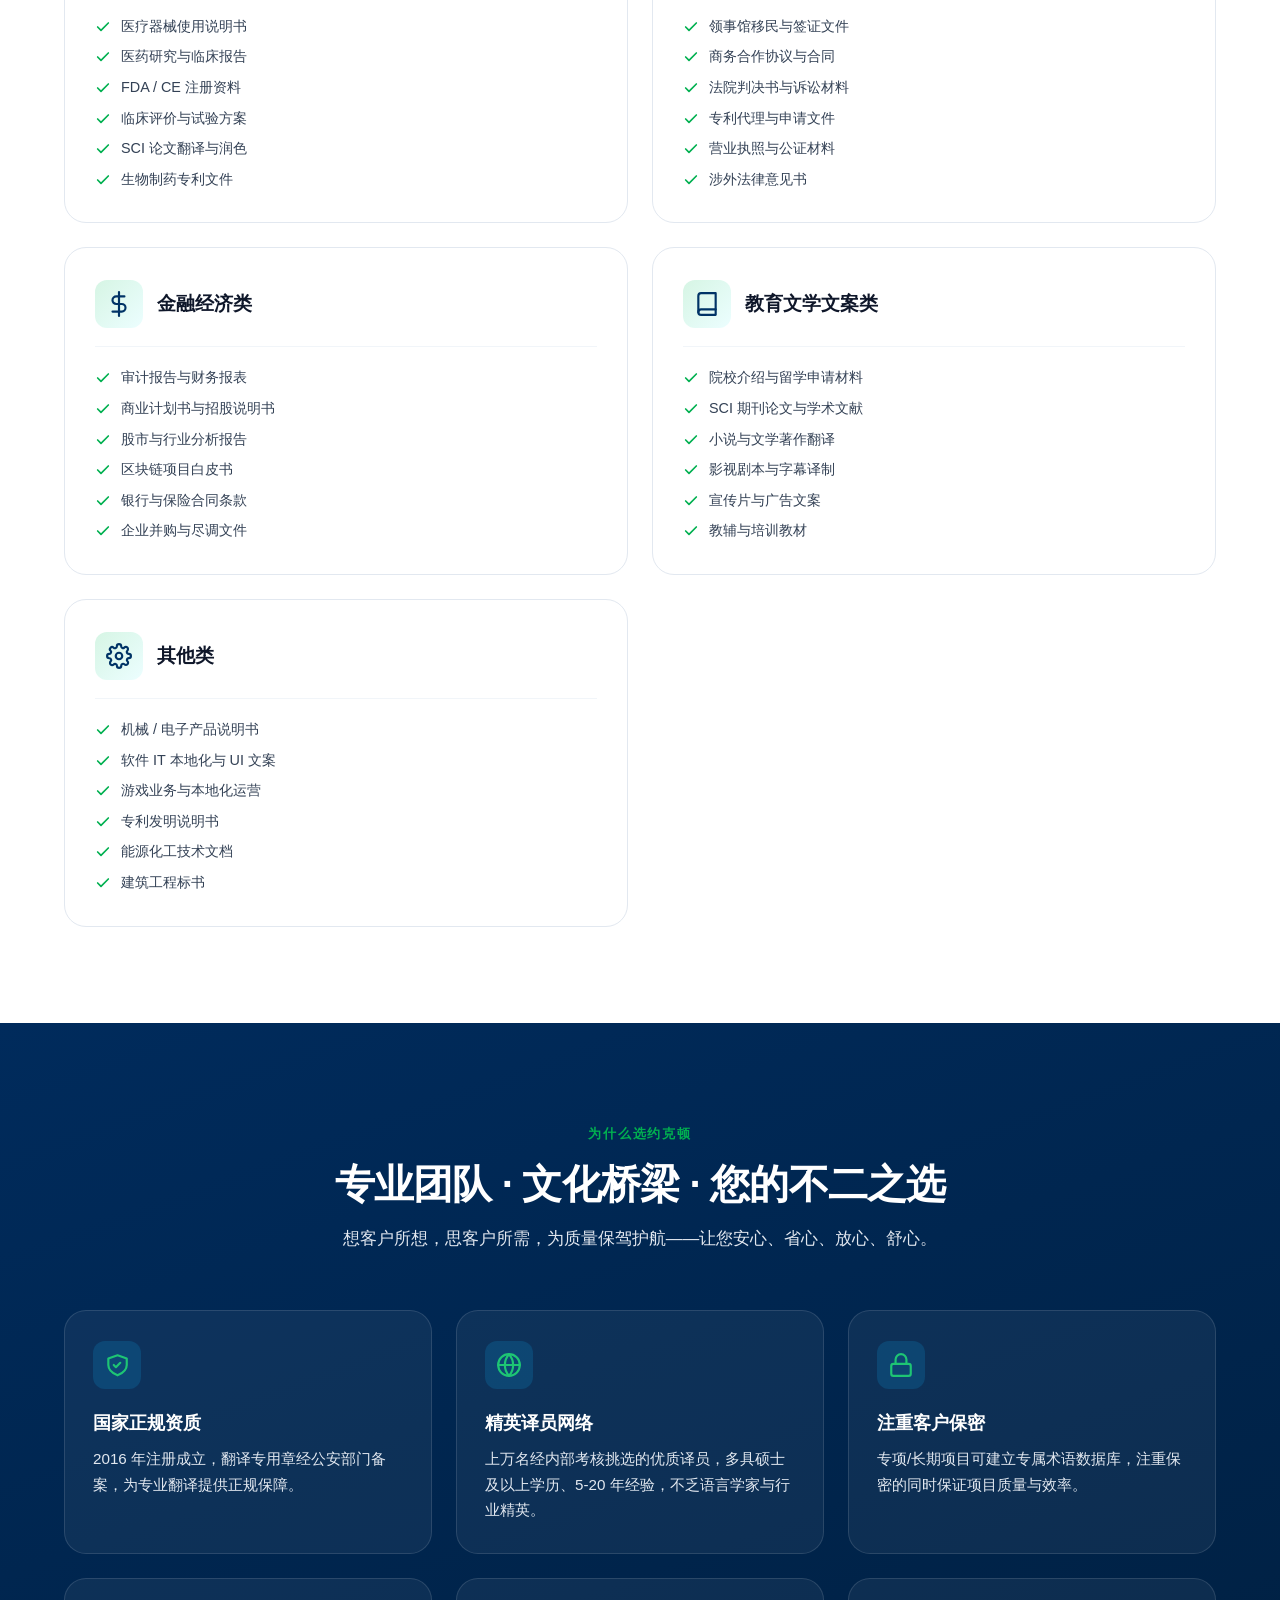
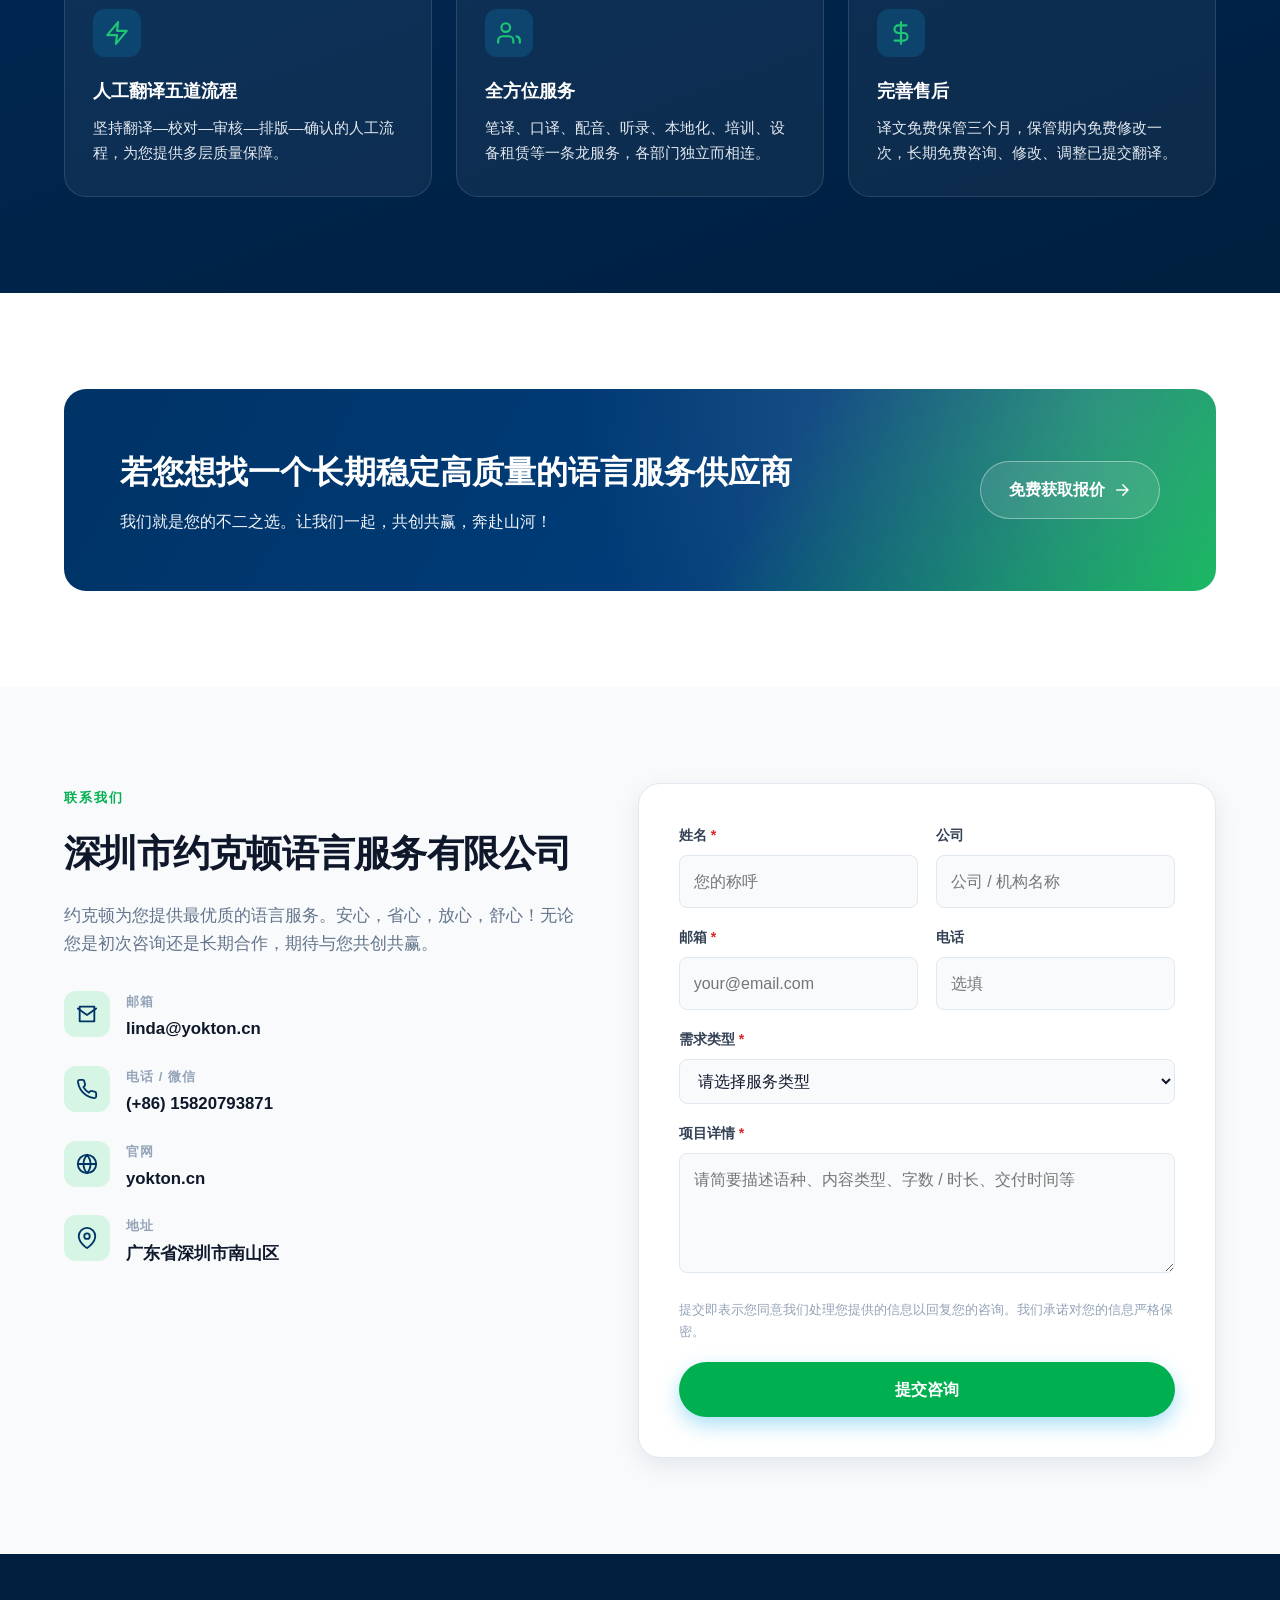
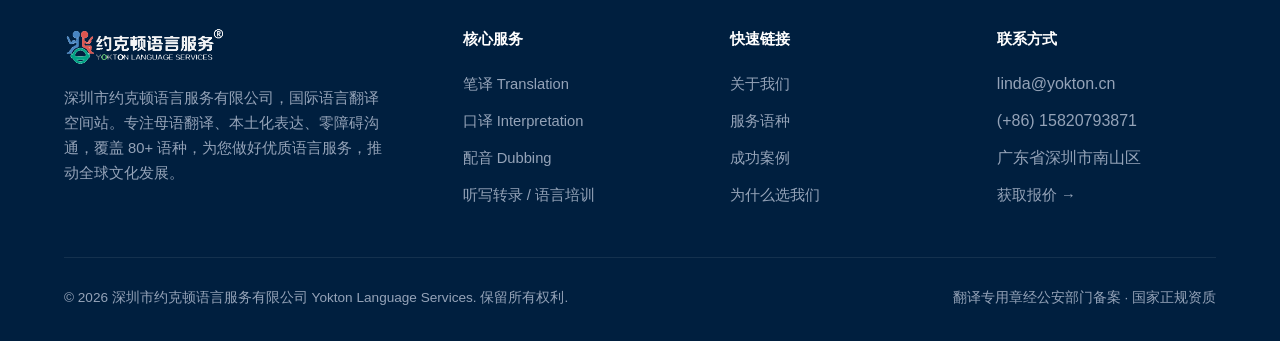
==== commit 09712e87: "SEO: align canonical domain to yokton.cn, refresh sitemap lastmod, add llms.txt GitHub Pages custom " ====
--- a/index.html
+++ b/index.html
@@ -14,8 +14,8 @@
 <meta property="og:site_name" content="约克顿语言服务" />
 <meta property="og:title" content="约克顿语言服务 | 国际语言翻译空间站" />
 <meta property="og:description" content="专注母语翻译、本土化表达、零障碍沟通。提供笔译、口译、配音、听录、本地化等服务，覆盖 80+ 语种，全年客户满意率 98% 以上。" />
-<meta property="og:url" content="https://www.yokton.cn/" />
-<meta property="og:image" content="https://www.yokton.cn/images/logo.png" />
+<meta property="og:url" content="https://yokton.cn/" />
+<meta property="og:image" content="https://yokton.cn/images/logo.png" />
 <meta property="og:image:width" content="302" />
 <meta property="og:image:height" content="74" />
 
@@ -23,12 +23,12 @@
 <meta name="twitter:card" content="summary" />
 <meta name="twitter:title" content="约克顿语言服务 | 国际语言翻译空间站" />
 <meta name="twitter:description" content="专注母语翻译、本土化表达、零障碍沟通。提供笔译、口译、配音、听录、本地化等服务，覆盖 80+ 语种。" />
-<meta name="twitter:image" content="https://www.yokton.cn/images/logo.png" />
-
-<link rel="canonical" href="https://www.yokton.cn/" />
-<link rel="alternate" hreflang="zh-CN" href="https://www.yokton.cn/" />
-<link rel="alternate" hreflang="en" href="https://www.yokton.cn/en/" />
-<link rel="alternate" hreflang="x-default" href="https://www.yokton.cn/" />
+<meta name="twitter:image" content="https://yokton.cn/images/logo.png" />
+
+<link rel="canonical" href="https://yokton.cn/" />
+<link rel="alternate" hreflang="zh-CN" href="https://yokton.cn/" />
+<link rel="alternate" hreflang="en" href="https://yokton.cn/en/" />
+<link rel="alternate" hreflang="x-default" href="https://yokton.cn/" />
 <link rel="icon" href="data:image/svg+xml,<svg xmlns='http://www.w3.org/2000/svg' viewBox='0 0 100 100' width='24' height='24'><rect width='100' height='100' rx='22' fill='%231e3a8a'/><text x='50' y='68' font-size='56' font-weight='800' fill='white' text-anchor='middle' font-family='sans-serif'>Y</text></svg>" />
 
 <script type="application/ld+json">
@@ -37,9 +37,9 @@
   "@type": "ProfessionalService",
   "name": "深圳市约克顿语言服务有限公司",
   "alternateName": "Shenzhen Yokton Language Services Co., Ltd.",
-  "url": "https://www.yokton.cn/",
-  "logo": "https://www.yokton.cn/images/logo.png",
-  "image": "https://www.yokton.cn/images/logo.png",
+  "url": "https://yokton.cn/",
+  "logo": "https://yokton.cn/images/logo.png",
+  "image": "https://yokton.cn/images/logo.png",
   "email": "linda@yokton.cn",
   "telephone": "+86-15820793871",
   "foundingDate": "2016",
@@ -53,7 +53,7 @@
   },
   "areaServed": "Worldwide",
   "knowsLanguage": ["zh", "en", "ja", "ko", "de", "fr", "es", "ru", "ar", "vi", "th"],
-  "sameAs": ["https://www.yokton.cn/en/"]
+  "sameAs": ["https://yokton.cn/en/"]
 }
 </script>
 
@@ -713,7 +713,7 @@
         </div>
         <div class="contact-item reveal" data-delay="4">
           <div class="contact-item-ico"><svg viewBox="0 0 24 24" fill="none" stroke="currentColor" stroke-width="2" stroke-linecap="round" stroke-linejoin="round" width="22" height="22"><circle cx="12" cy="12" r="10"/><path d="M2 12h20M12 2a15 15 0 0 1 0 20M12 2a15 15 0 0 0 0 20"/></svg></div>
-          <div><div class="k">官网</div><div class="v">www.yokton.cn</div></div>
+          <div><div class="k">官网</div><div class="v">yokton.cn</div></div>
         </div>
         <div class="contact-item reveal" data-delay="5">
           <div class="contact-item-ico"><svg viewBox="0 0 24 24" fill="none" stroke="currentColor" stroke-width="2" stroke-linecap="round" stroke-linejoin="round" width="22" height="22"><path d="M21 10c0 7-9 13-9 13s-9-6-9-13a9 9 0 0 1 18 0z"/><circle cx="12" cy="10" r="3"/></svg></div>
